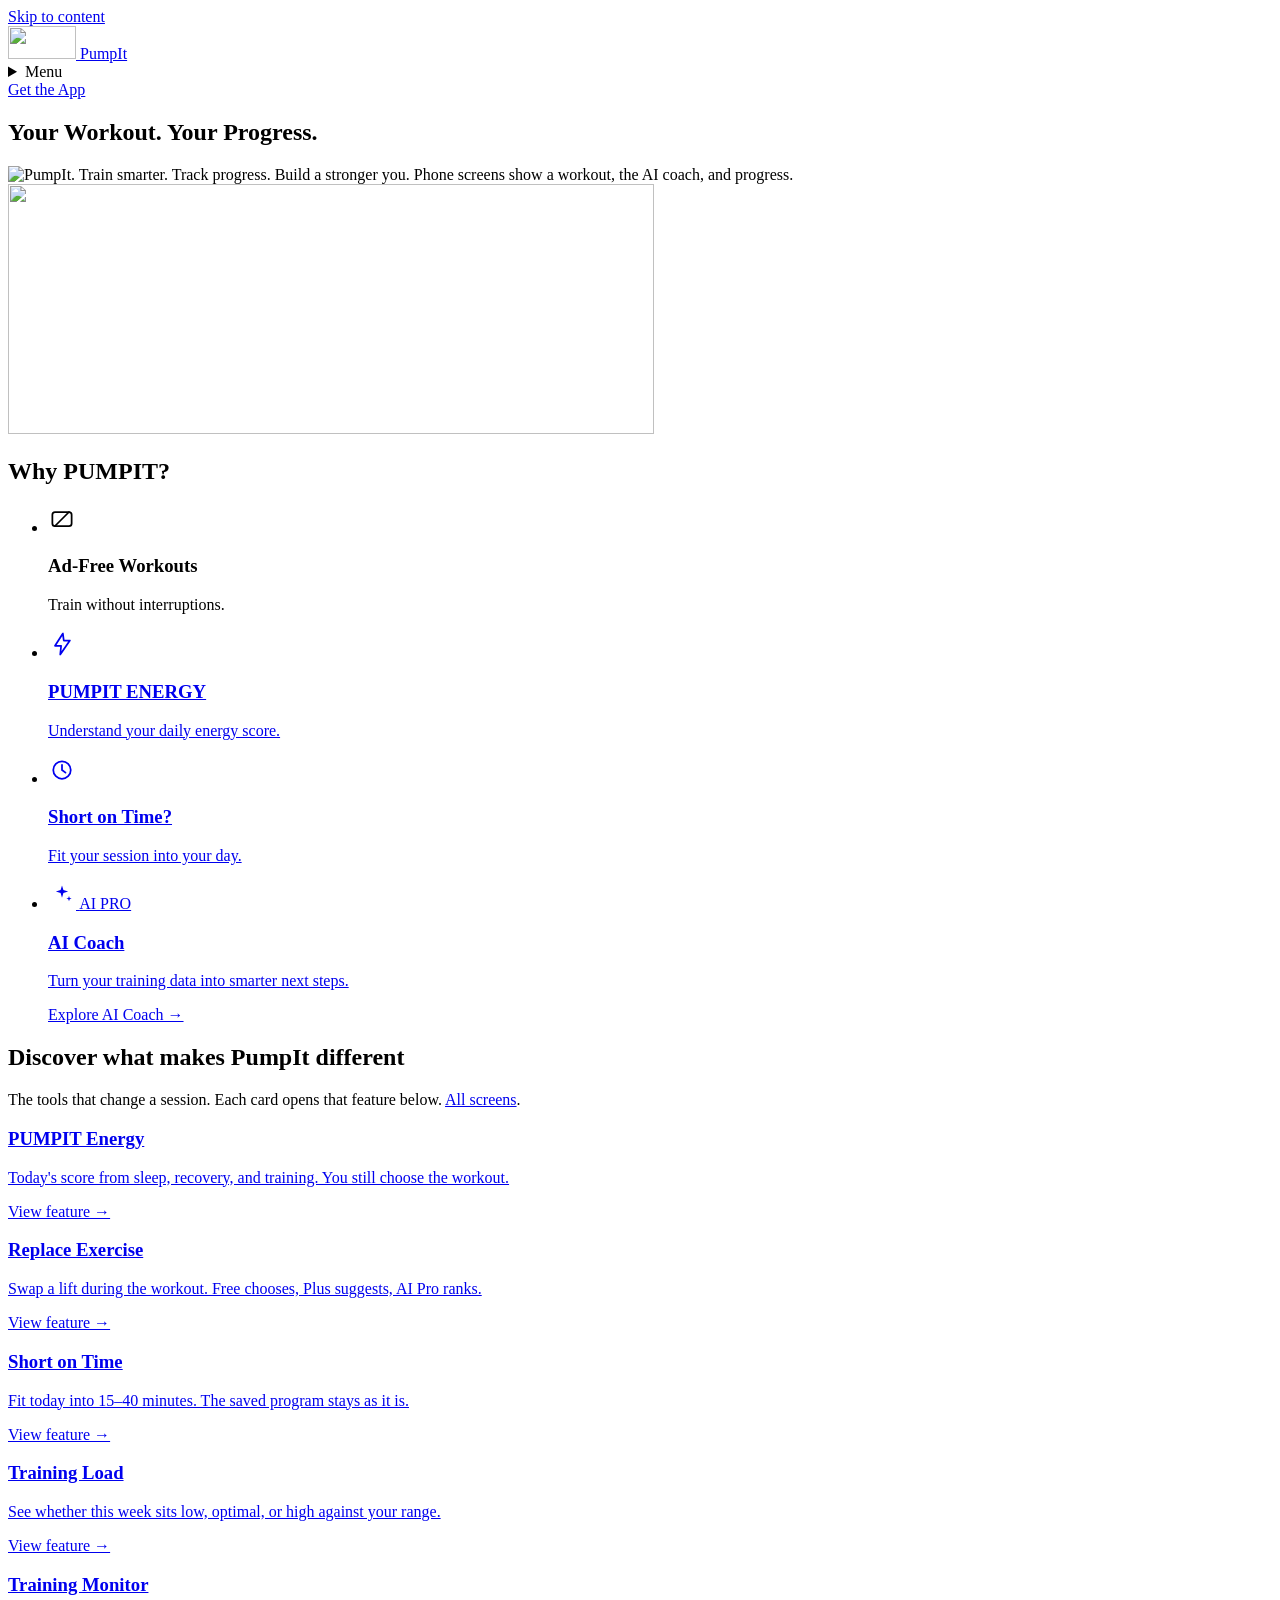
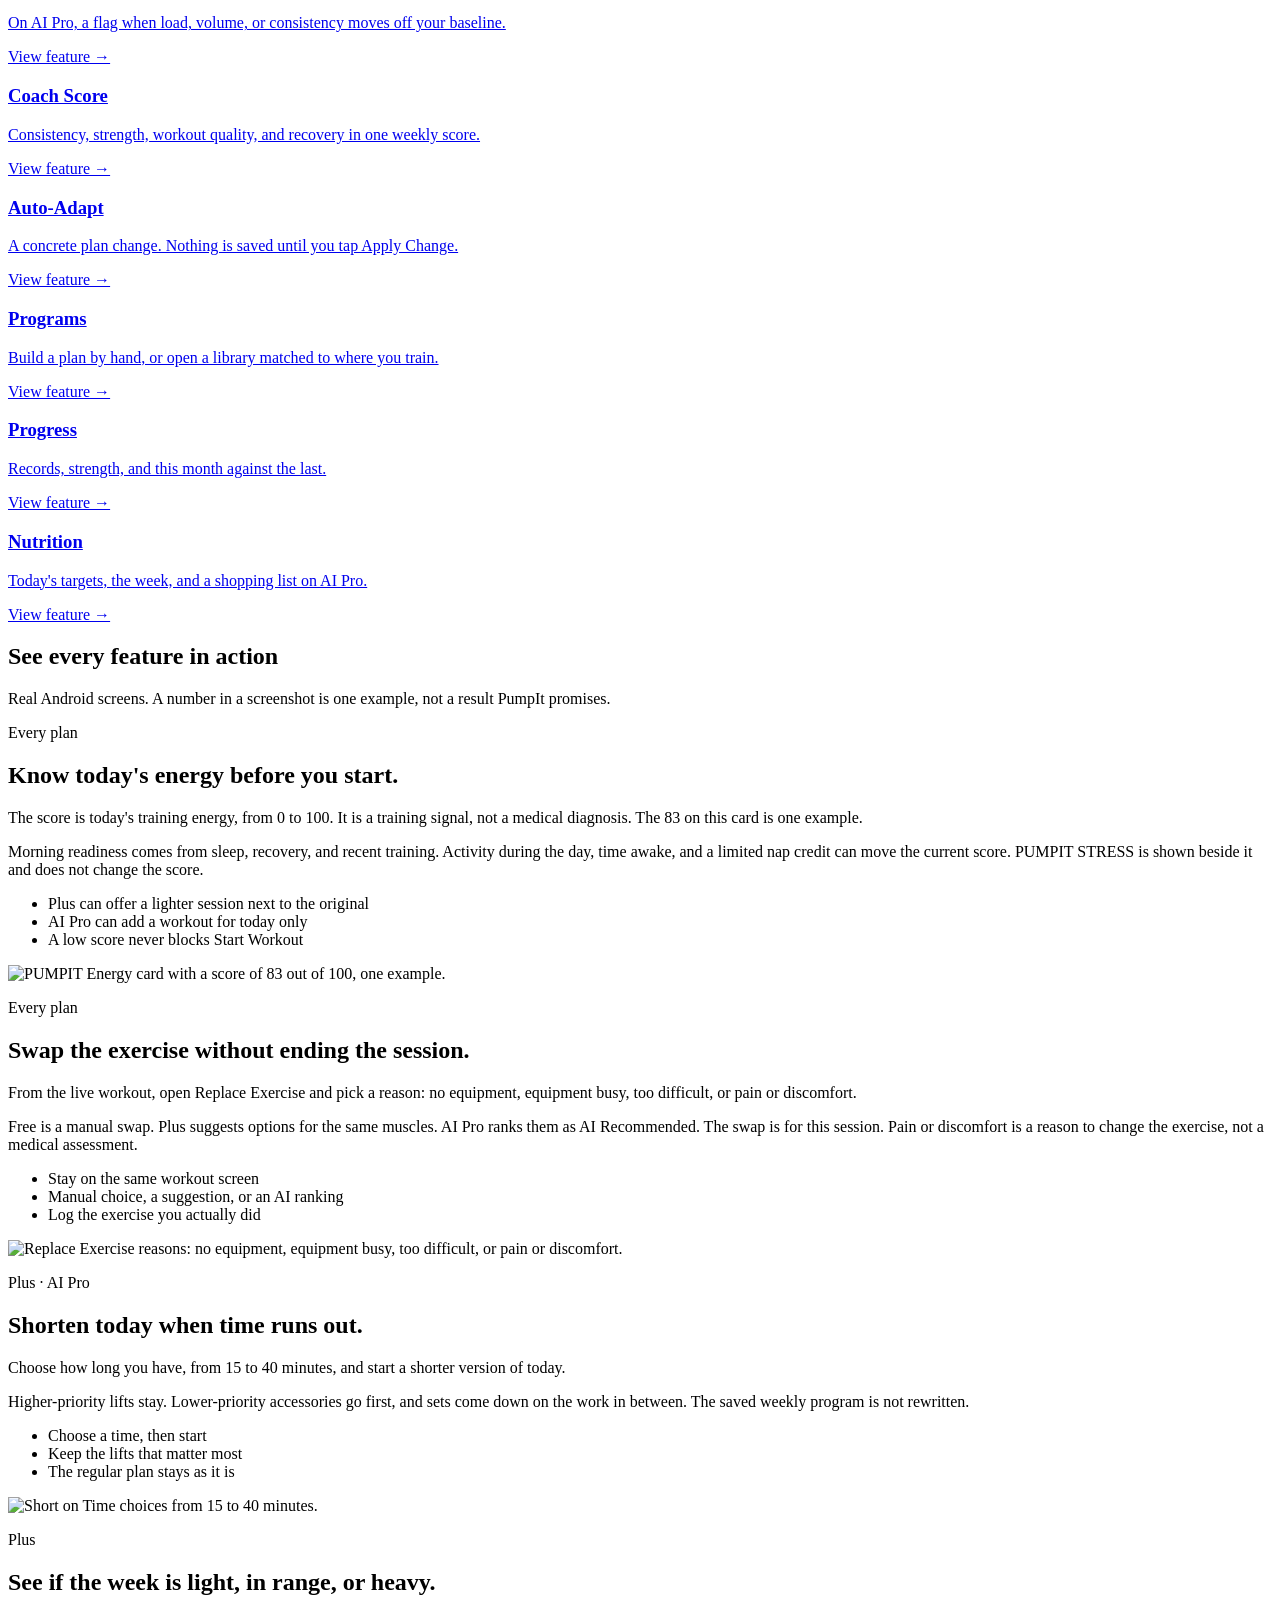
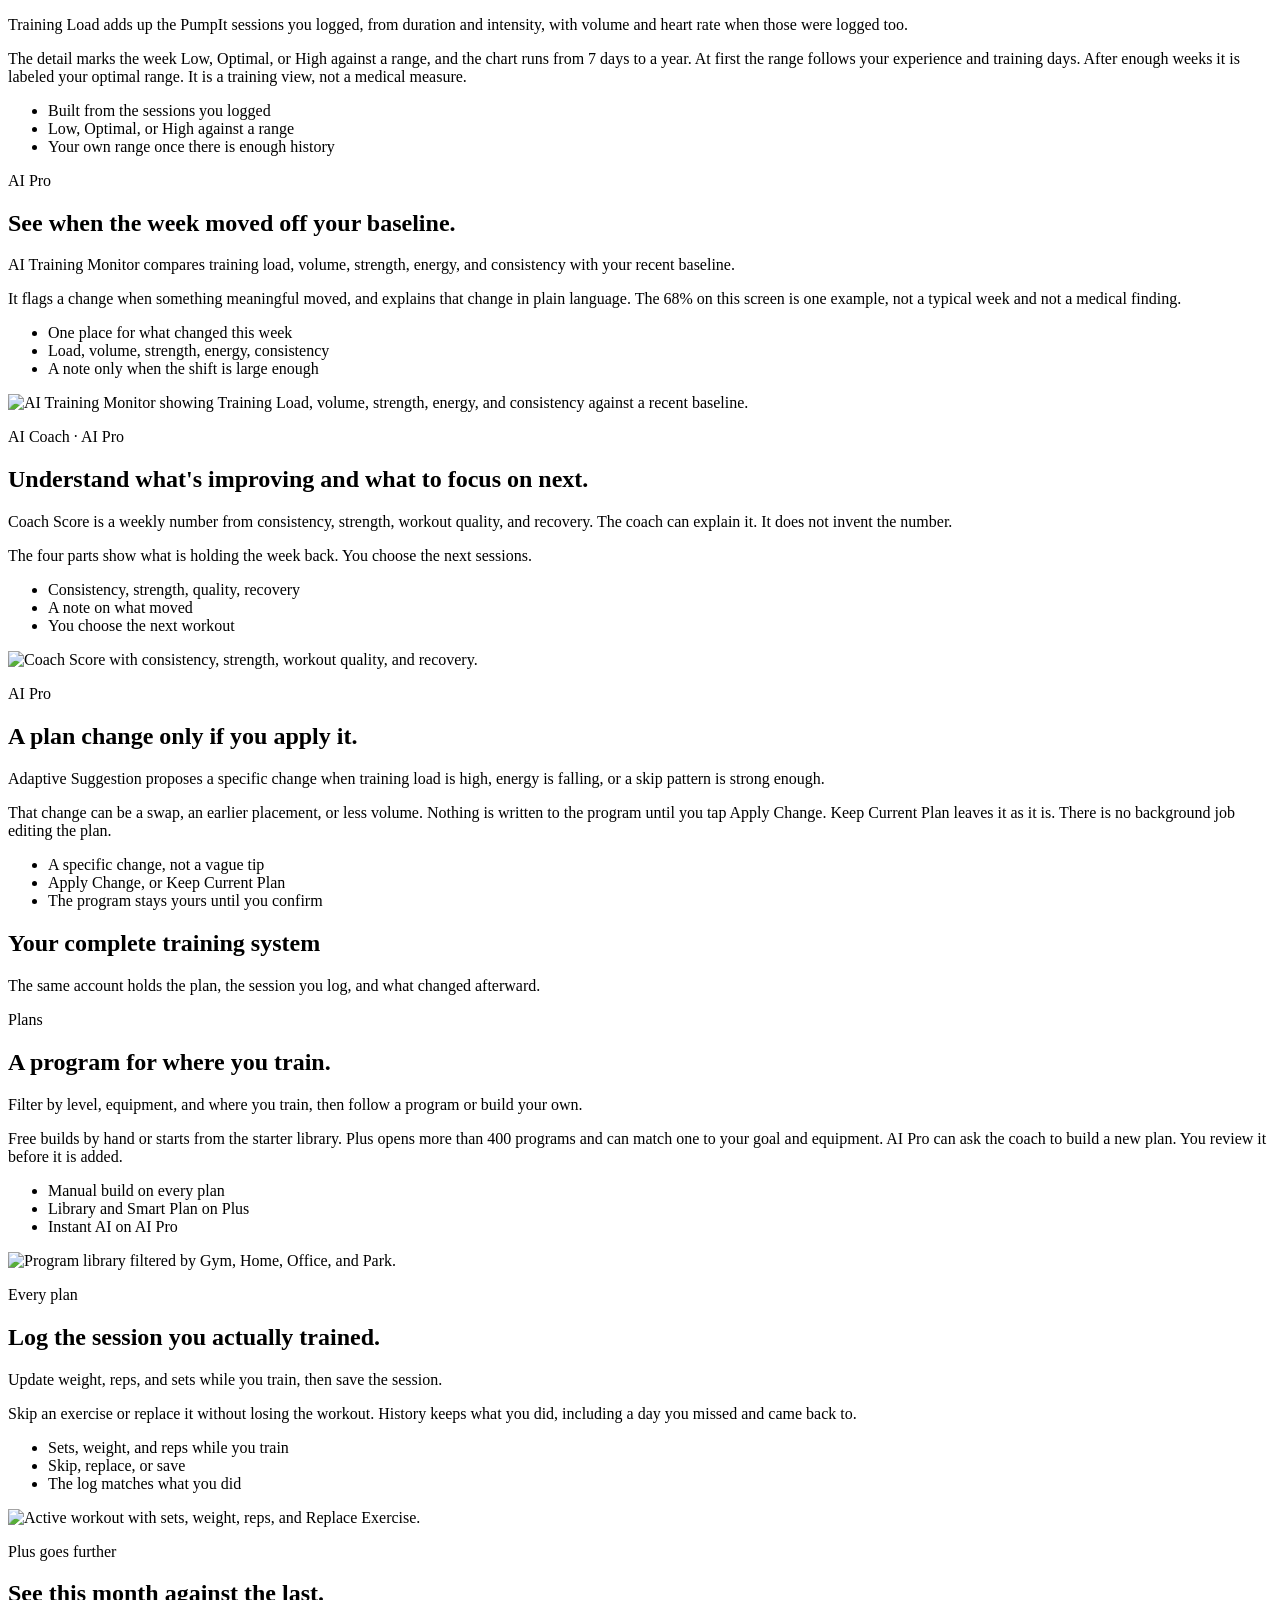
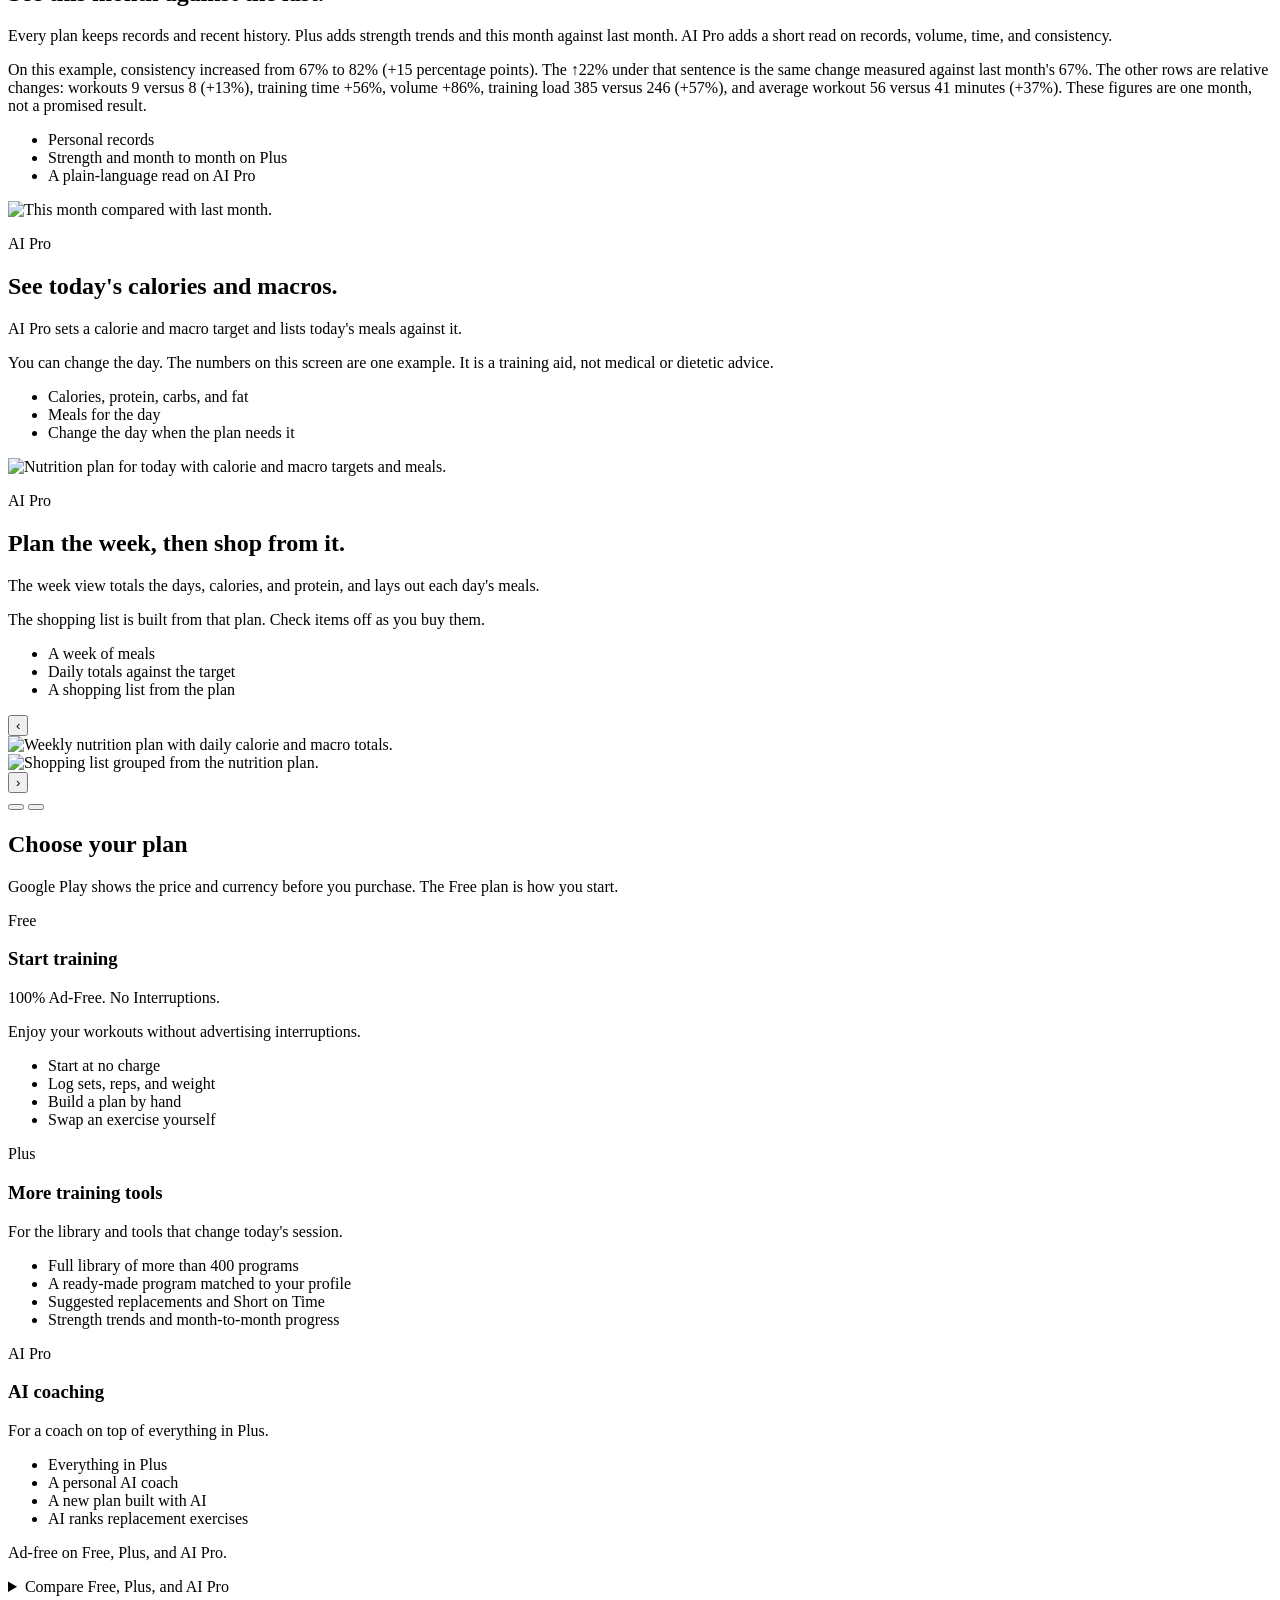
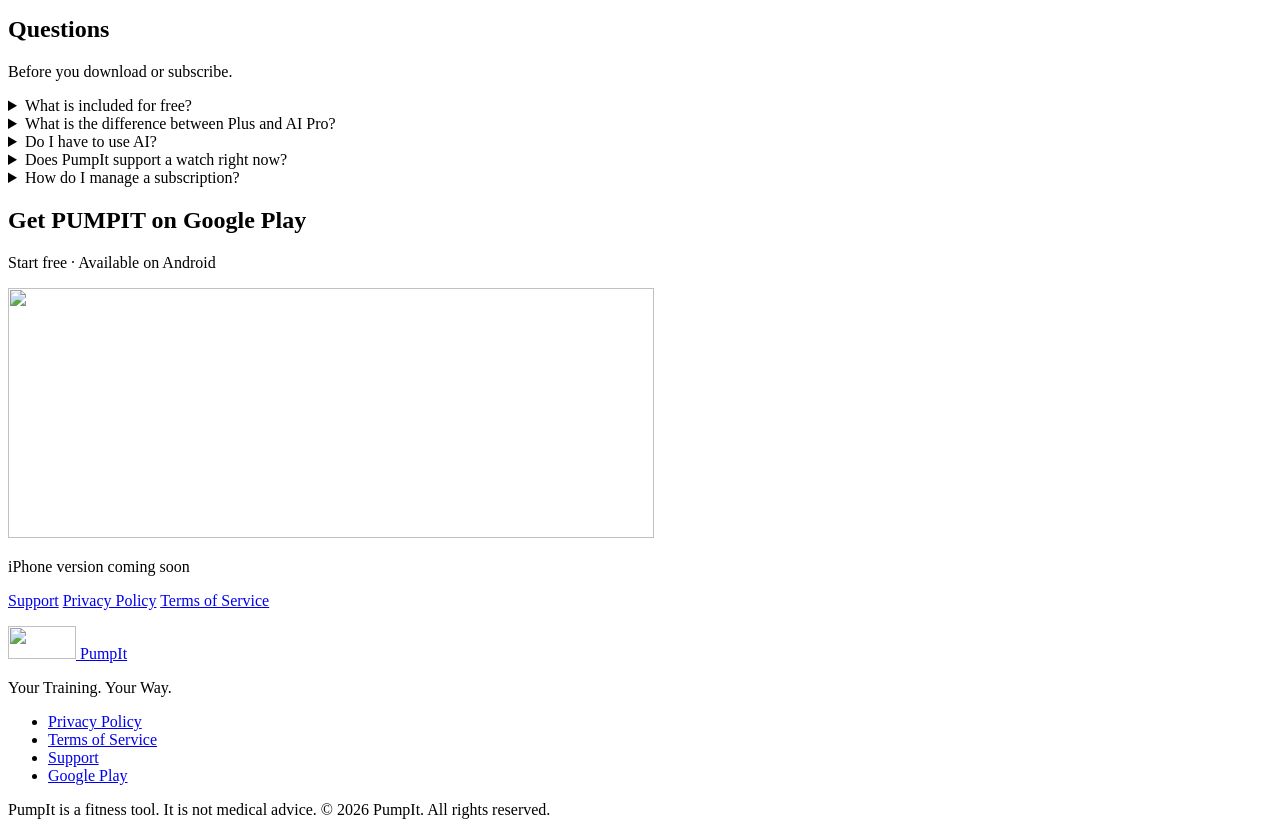
==== index.html @ c492f587 "Add files via upload" ====
<!DOCTYPE html>
<html lang="en">
<head>
  <meta charset="utf-8">
  <meta name="viewport" content="width=device-width, initial-scale=1">
  <title>PumpIt — Your Training. Your Way.</title>
  <meta name="description" content="Build your training plan, track every set, and adapt your workout when equipment is busy or your training needs to change. Free on Android. iPhone coming soon.">
  <link rel="canonical" href="https://pumpit.app/">
  <meta name="theme-color" content="#0B1220">
  <meta name="robots" content="index,follow">
  <meta property="og:type" content="website">
  <meta property="og:site_name" content="PumpIt">
  <meta property="og:title" content="PumpIt — Your Workout. Your Progress.">
  <meta property="og:description" content="Build your training plan, track every set, and adapt your workout when equipment is busy or your training needs to change.">
  <meta property="og:url" content="https://pumpit.app/">
  <meta property="og:image" content="https://pumpit.app/assets/og.png">
  <meta property="og:image:width" content="1200">
  <meta property="og:image:height" content="630">
  <meta name="twitter:card" content="summary_large_image">
  <meta name="twitter:title" content="PumpIt — Your Workout. Your Progress.">
  <meta name="twitter:description" content="Build your training plan, track every set, and adapt your workout when equipment is busy or your training needs to change.">
  <meta name="twitter:image" content="https://pumpit.app/assets/og.png">
  <link rel="icon" href="assets/favicon.svg" type="image/svg+xml">
  <link rel="icon" href="assets/favicon-32.png" sizes="32x32" type="image/png">
  <link rel="apple-touch-icon" href="assets/apple-touch-icon.png">
  <link rel="manifest" href="site.webmanifest">
  <link rel="preconnect" href="https://fonts.googleapis.com">
  <link rel="preconnect" href="https://fonts.gstatic.com" crossorigin>
  <link href="https://fonts.googleapis.com/css2?family=DM+Sans:ital,opsz,wght@0,9..40,400;0,9..40,500;0,9..40,600;0,9..40,700;0,9..40,800&display=swap" rel="stylesheet">
  <link rel="stylesheet" href="css/styles.css">
  <script type="application/ld+json">
  {
    "@context": "https://schema.org",
    "@type": "MobileApplication",
    "name": "PumpIt",
    "operatingSystem": "Android",
    "applicationCategory": "HealthApplication",
    "description": "Fitness app for building workout plans, logging sets, and tracking personal records and progress.",
    "downloadUrl": "https://play.google.com/store/apps/details?id=com.pumpit.fitness",
    "installUrl": "https://play.google.com/store/apps/details?id=com.pumpit.fitness",
    "offers": { "@type": "Offer", "price": "0", "priceCurrency": "USD" },
    "url": "https://pumpit.app/"
  }
  </script>
</head>
<body>
  <a class="skip" href="#content">Skip to content</a>
  <header class="site-header">
    <div class="wrap header-inner">
      <a class="brand" href="index.html">
        <img src="assets/mark.png" alt="" width="68" height="33">
        PumpIt
      </a>
      <details class="nav-details">
        <summary aria-label="Menu"><span>Menu</span><i class="burger" aria-hidden="true"></i></summary>
        <ul class="nav-links">
          <li><a href="#discover">Features</a></li>
          <li><a href="#plans">Plans</a></li>
          <li><a href="#faq">FAQ</a></li>
        </ul>
      </details>
      <a class="btn btn-primary header-cta" href="https://play.google.com/store/apps/details?id=com.pumpit.fitness">Get the App</a>
    </div>
  </header>

  <main id="content">
    <section class="home-hero">
      <div class="wrap">
        <h1 class="visually-hidden">Your Workout. Your Progress.</h1>
        <div class="hero-frame">
          <img class="hero-banner" src="assets/hero-banner.jpg" width="1024" height="500" alt="PumpIt. Train smarter. Track progress. Build a stronger you. Phone screens show a workout, the AI coach, and progress." fetchpriority="high" decoding="async">
          <a class="hero-play store-link" href="https://play.google.com/store/apps/details?id=com.pumpit.fitness" aria-label="Get PUMPIT on Google Play">
            <img src="assets/google-play-badge.png" width="646" height="250" alt="">
          </a>
        </div>
      </div>
    </section>

    <section class="why-row" aria-labelledby="why-pumpit">
      <div class="wrap">
        <h2 id="why-pumpit">Why PUMPIT?</h2>
        <ul class="why-row-list">
          <li>
            <span class="why-icon" aria-hidden="true">
              <svg viewBox="0 0 32 32" width="28" height="28"><rect x="5" y="8" width="22" height="16" rx="3" fill="none" stroke="currentColor" stroke-width="2"/><path d="M8 24 L24 8" stroke="currentColor" stroke-width="2" stroke-linecap="round"/></svg>
            </span>
            <h3>Ad-Free Workouts</h3>
            <p>Train without interruptions.</p>
          </li>
          <li>
            <a href="#energy">
              <span class="why-icon" aria-hidden="true">
                <svg viewBox="0 0 32 32" width="28" height="28"><path d="M17 4 L8 18 h7 l-1 10 11-16 h-7 z" fill="none" stroke="currentColor" stroke-width="2" stroke-linejoin="round"/></svg>
              </span>
              <h3>PUMPIT ENERGY</h3>
              <p>Understand your daily energy score.</p>
            </a>
          </li>
          <li>
            <a href="#shorten">
              <span class="why-icon" aria-hidden="true">
                <svg viewBox="0 0 32 32" width="28" height="28"><circle cx="16" cy="16" r="10" fill="none" stroke="currentColor" stroke-width="2"/><path d="M16 10 v6 l4 3" fill="none" stroke="currentColor" stroke-width="2" stroke-linecap="round"/></svg>
              </span>
              <h3>Short on Time?</h3>
              <p>Fit your session into your day.</p>
            </a>
          </li>
          <li class="why-ai">
            <a href="#ai-coach">
              <span class="why-icon" aria-hidden="true">
                <svg viewBox="0 0 32 32" width="28" height="28"><path d="M16 5 l1.6 5.2 L23 12 l-5.4 1.8 L16 19 l-1.6-5.2 L9 12 l5.4-1.8 Z" fill="currentColor"/><path d="M24 17 l.8 2.4 L27 20 l-2.2.8 L24 23 l-.8-2.2 L21 20 l2.2-.6 Z" fill="currentColor"/></svg>
              </span>
              <span class="why-ai-label">AI PRO</span>
              <h3>AI Coach</h3>
              <p>Turn your training data into smarter next steps.</p>
              <span class="view-feature">Explore AI Coach →</span>
            </a>
          </li>
        </ul>
      </div>
    </section>

    <section class="block" id="discover">
      <div class="wrap">
        <div class="section-head">
          <h2>Discover what makes PumpIt different</h2>
          <p>The tools that change a session. Each card opens that feature below. <a href="features/index.html">All screens</a>.</p>
        </div>
        <div class="discover-grid">
          <a class="card discover-card" href="#energy"><h3>PUMPIT Energy</h3><p>Today's score from sleep, recovery, and training. You still choose the workout.</p><span class="view-feature">View feature →</span></a>
          <a class="card discover-card" href="#replace"><h3>Replace Exercise</h3><p>Swap a lift during the workout. Free chooses, Plus suggests, AI Pro ranks.</p><span class="view-feature">View feature →</span></a>
          <a class="card discover-card" href="#shorten"><h3>Short on Time</h3><p>Fit today into 15–40 minutes. The saved program stays as it is.</p><span class="view-feature">View feature →</span></a>
          <a class="card discover-card" href="#load"><h3>Training Load</h3><p>See whether this week sits low, optimal, or high against your range.</p><span class="view-feature">View feature →</span></a>
          <a class="card discover-card" href="#monitor"><h3>Training Monitor</h3><p>On AI Pro, a flag when load, volume, or consistency moves off your baseline.</p><span class="view-feature">View feature →</span></a>
          <a class="card discover-card" href="#ai-coach"><h3>Coach Score</h3><p>Consistency, strength, workout quality, and recovery in one weekly score.</p><span class="view-feature">View feature →</span></a>
          <a class="card discover-card" href="#adapt"><h3>Auto-Adapt</h3><p>A concrete plan change. Nothing is saved until you tap Apply Change.</p><span class="view-feature">View feature →</span></a>
          <a class="card discover-card" href="#programs"><h3>Programs</h3><p>Build a plan by hand, or open a library matched to where you train.</p><span class="view-feature">View feature →</span></a>
          <a class="card discover-card" href="#progress"><h3>Progress</h3><p>Records, strength, and this month against the last.</p><span class="view-feature">View feature →</span></a>
          <a class="card discover-card" href="#nutrition"><h3>Nutrition</h3><p>Today's targets, the week, and a shopping list on AI Pro.</p><span class="view-feature">View feature →</span></a>
        </div>
      </div>
    </section>

    <section class="block" id="features-detail">
      <div class="wrap">
        <div class="section-head">
          <h2>See every feature in action</h2>
          <p>Real Android screens. A number in a screenshot is one example, not a result PumpIt promises.</p>
        </div>

        <article class="band" id="energy">
          <div class="band-copy">
            <p class="eyebrow">Every plan</p>
            <h2>Know today's energy before you start.</h2>
            <p>The score is today's training energy, from 0 to 100. It is a training signal, not a medical diagnosis. The 83 on this card is one example.</p>
            <p>Morning readiness comes from sleep, recovery, and recent training. Activity during the day, time awake, and a limited nap credit can move the current score. PUMPIT STRESS is shown beside it and does not change the score.</p>
            <ul class="band-points">
              <li>Plus can offer a lighter session next to the original</li>
              <li>AI Pro can add a workout for today only</li>
              <li>A low score never blocks Start Workout</li>
            </ul>
          </div>
          <div class="shot-panel">
            <img src="assets/shots/energy.jpg" width="1080" height="631" alt="PUMPIT Energy card with a score of 83 out of 100, one example." decoding="async">
          </div>
        </article>

        <article class="band flip" id="replace">
          <div class="band-copy">
            <p class="eyebrow">Every plan</p>
            <h2>Swap the exercise without ending the session.</h2>
            <p>From the live workout, open Replace Exercise and pick a reason: no equipment, equipment busy, too difficult, or pain or discomfort.</p>
            <p>Free is a manual swap. Plus suggests options for the same muscles. AI Pro ranks them as AI Recommended. The swap is for this session. Pain or discomfort is a reason to change the exercise, not a medical assessment.</p>
            <ul class="band-points">
              <li>Stay on the same workout screen</li>
              <li>Manual choice, a suggestion, or an AI ranking</li>
              <li>Log the exercise you actually did</li>
            </ul>
          </div>
          <div class="shot-phone">
            <img src="assets/shots/replace-exercise.jpg" width="783" height="1024" alt="Replace Exercise reasons: no equipment, equipment busy, too difficult, or pain or discomfort." decoding="async">
          </div>
        </article>

        <article class="band" id="shorten">
          <div class="band-copy">
            <p class="eyebrow">Plus · AI Pro</p>
            <h2>Shorten today when time runs out.</h2>
            <p>Choose how long you have, from 15 to 40 minutes, and start a shorter version of today.</p>
            <p>Higher-priority lifts stay. Lower-priority accessories go first, and sets come down on the work in between. The saved weekly program is not rewritten.</p>
            <ul class="band-points">
              <li>Choose a time, then start</li>
              <li>Keep the lifts that matter most</li>
              <li>The regular plan stays as it is</li>
            </ul>
          </div>
          <div class="shot-phone">
            <img src="assets/shots/short-time.jpg" width="698" height="1024" alt="Short on Time choices from 15 to 40 minutes." decoding="async">
          </div>
        </article>

        <article class="band band-note" id="load">
          <div class="band-copy">
            <p class="eyebrow">Plus</p>
            <h2>See if the week is light, in range, or heavy.</h2>
            <p>Training Load adds up the PumpIt sessions you logged, from duration and intensity, with volume and heart rate when those were logged too.</p>
            <p>The detail marks the week Low, Optimal, or High against a range, and the chart runs from 7 days to a year. At first the range follows your experience and training days. After enough weeks it is labeled your optimal range. It is a training view, not a medical measure.</p>
            <ul class="band-points">
              <li>Built from the sessions you logged</li>
              <li>Low, Optimal, or High against a range</li>
              <li>Your own range once there is enough history</li>
            </ul>
          </div>
        </article>

        <article class="band" id="monitor">
          <div class="band-copy">
            <p class="eyebrow">AI Pro</p>
            <h2>See when the week moved off your baseline.</h2>
            <p>AI Training Monitor compares training load, volume, strength, energy, and consistency with your recent baseline.</p>
            <p>It flags a change when something meaningful moved, and explains that change in plain language. The 68% on this screen is one example, not a typical week and not a medical finding.</p>
            <ul class="band-points">
              <li>One place for what changed this week</li>
              <li>Load, volume, strength, energy, consistency</li>
              <li>A note only when the shift is large enough</li>
            </ul>
          </div>
          <div class="shot-phone">
            <img src="assets/shots/monitor.jpg" width="538" height="1024" alt="AI Training Monitor showing Training Load, volume, strength, energy, and consistency against a recent baseline." decoding="async">
          </div>
        </article>

        <article class="band" id="ai-coach">
          <div class="band-copy">
            <p class="eyebrow">AI Coach · AI Pro</p>
            <h2>Understand what's improving and what to focus on next.</h2>
            <p>Coach Score is a weekly number from consistency, strength, workout quality, and recovery. The coach can explain it. It does not invent the number.</p>
            <p>The four parts show what is holding the week back. You choose the next sessions.</p>
            <ul class="band-points">
              <li>Consistency, strength, quality, recovery</li>
              <li>A note on what moved</li>
              <li>You choose the next workout</li>
            </ul>
          </div>
          <div class="shot-phone">
            <img src="assets/shots/coach-score.jpg" width="385" height="1024" alt="Coach Score with consistency, strength, workout quality, and recovery." decoding="async">
          </div>
        </article>

        <article class="band band-note" id="adapt">
          <div class="band-copy">
            <p class="eyebrow">AI Pro</p>
            <h2>A plan change only if you apply it.</h2>
            <p>Adaptive Suggestion proposes a specific change when training load is high, energy is falling, or a skip pattern is strong enough.</p>
            <p>That change can be a swap, an earlier placement, or less volume. Nothing is written to the program until you tap Apply Change. Keep Current Plan leaves it as it is. There is no background job editing the plan.</p>
            <ul class="band-points">
              <li>A specific change, not a vague tip</li>
              <li>Apply Change, or Keep Current Plan</li>
              <li>The program stays yours until you confirm</li>
            </ul>
          </div>
        </article>
      </div>
    </section>

    <section class="block" id="system">
      <div class="wrap">
        <div class="section-head">
          <h2>Your complete training system</h2>
          <p>The same account holds the plan, the session you log, and what changed afterward.</p>
        </div>

        <article class="band" id="programs">
          <div class="band-copy">
            <p class="eyebrow">Plans</p>
            <h2>A program for where you train.</h2>
            <p>Filter by level, equipment, and where you train, then follow a program or build your own.</p>
            <p>Free builds by hand or starts from the starter library. Plus opens more than 400 programs and can match one to your goal and equipment. AI Pro can ask the coach to build a new plan. You review it before it is added.</p>
            <ul class="band-points">
              <li>Manual build on every plan</li>
              <li>Library and Smart Plan on Plus</li>
              <li>Instant AI on AI Pro</li>
            </ul>
          </div>
          <div class="shot-phone">
            <img src="assets/shots/programs.jpg" width="607" height="1024" alt="Program library filtered by Gym, Home, Office, and Park." decoding="async">
          </div>
        </article>

        <article class="band flip" id="logging">
          <div class="band-copy">
            <p class="eyebrow">Every plan</p>
            <h2>Log the session you actually trained.</h2>
            <p>Update weight, reps, and sets while you train, then save the session.</p>
            <p>Skip an exercise or replace it without losing the workout. History keeps what you did, including a day you missed and came back to.</p>
            <ul class="band-points">
              <li>Sets, weight, and reps while you train</li>
              <li>Skip, replace, or save</li>
              <li>The log matches what you did</li>
            </ul>
          </div>
          <div class="shot-phone">
            <img src="assets/shots/active-workout.jpg" width="398" height="1024" alt="Active workout with sets, weight, reps, and Replace Exercise." decoding="async">
          </div>
        </article>

        <article class="band" id="progress">
          <div class="band-copy">
            <p class="eyebrow">Plus goes further</p>
            <h2>See this month against the last.</h2>
            <p>Every plan keeps records and recent history. Plus adds strength trends and this month against last month. AI Pro adds a short read on records, volume, time, and consistency.</p>
            <p>On this example, consistency increased from 67% to 82% (+15 percentage points). The ↑22% under that sentence is the same change measured against last month's 67%. The other rows are relative changes: workouts 9 versus 8 (+13%), training time +56%, volume +86%, training load 385 versus 246 (+57%), and average workout 56 versus 41 minutes (+37%). These figures are one month, not a promised result.</p>
            <ul class="band-points">
              <li>Personal records</li>
              <li>Strength and month to month on Plus</li>
              <li>A plain-language read on AI Pro</li>
            </ul>
          </div>
          <div class="shot-panel">
            <img src="assets/shots/you-vs-you.jpg" width="1024" height="903" alt="This month compared with last month." decoding="async">
          </div>
        </article>

        <article class="band flip" id="nutrition">
          <div class="band-copy">
            <p class="eyebrow">AI Pro</p>
            <h2>See today's calories and macros.</h2>
            <p>AI Pro sets a calorie and macro target and lists today's meals against it.</p>
            <p>You can change the day. The numbers on this screen are one example. It is a training aid, not medical or dietetic advice.</p>
            <ul class="band-points">
              <li>Calories, protein, carbs, and fat</li>
              <li>Meals for the day</li>
              <li>Change the day when the plan needs it</li>
            </ul>
          </div>
          <div class="shot-phone">
            <img src="assets/shots/nutrition-today.jpg" width="512" height="1024" alt="Nutrition plan for today with calorie and macro targets and meals." decoding="async">
          </div>
        </article>

        <article class="band" id="nutrition-plan">
          <div class="band-copy">
            <p class="eyebrow">AI Pro</p>
            <h2>Plan the week, then shop from it.</h2>
            <p>The week view totals the days, calories, and protein, and lays out each day's meals.</p>
            <p>The shopping list is built from that plan. Check items off as you buy them.</p>
            <ul class="band-points">
              <li>A week of meals</li>
              <li>Daily totals against the target</li>
              <li>A shopping list from the plan</li>
            </ul>
          </div>
          <div class="shot-carousel" data-carousel>
            <button type="button" class="shot-nav shot-prev" aria-label="Previous screen">‹</button>
            <div class="shot-carousel-view">
              <div class="shot-slide is-active">
                <div class="shot-phone">
                  <img src="assets/shots/nutrition-week.jpg" width="512" height="1024" alt="Weekly nutrition plan with daily calorie and macro totals." decoding="async">
                </div>
              </div>
              <div class="shot-slide">
                <div class="shot-phone">
                  <img src="assets/shots/shopping.jpg" width="505" height="1024" alt="Shopping list grouped from the nutrition plan." decoding="async">
                </div>
              </div>
            </div>
            <button type="button" class="shot-nav shot-next" aria-label="Next screen">›</button>
            <div class="shot-dots">
              <button type="button" class="shot-dot" aria-label="Nutrition plan" aria-current="true"></button>
              <button type="button" class="shot-dot" aria-label="Shopping list"></button>
            </div>
          </div>
        </article>
      </div>
    </section>

    <section class="block" id="plans">
      <div class="wrap">
        <div class="section-head">
          <h2>Choose your plan</h2>
          <p>Google Play shows the price and currency before you purchase. The Free plan is how you start.</p>
        </div>
        <div class="plan-cards">
          <article class="card plan-card">
            <span class="tag tag-free">Free</span>
            <h3>Start training</h3>
            <p class="ad-free-kicker">100% Ad-Free. No Interruptions.</p>
            <p>Enjoy your workouts without advertising interruptions.</p>
            <ul>
              <li>Start at no charge</li>
              <li>Log sets, reps, and weight</li>
              <li>Build a plan by hand</li>
              <li>Swap an exercise yourself</li>
            </ul>
          </article>
          <article class="card plan-card featured">
            <span class="tag tag-plus">Plus</span>
            <h3>More training tools</h3>
            <p>For the library and tools that change today's session.</p>
            <ul>
              <li>Full library of more than 400 programs</li>
              <li>A ready-made program matched to your profile</li>
              <li>Suggested replacements and Short on Time</li>
              <li>Strength trends and month-to-month progress</li>
            </ul>
          </article>
          <article class="card plan-card">
            <span class="tag tag-ai">AI Pro</span>
            <h3>AI coaching</h3>
            <p>For a coach on top of everything in Plus.</p>
            <ul>
              <li>Everything in Plus</li>
              <li>A personal AI coach</li>
              <li>A new plan built with AI</li>
              <li>AI ranks replacement exercises</li>
            </ul>
          </article>
        </div>
        <p class="ad-free-note">Ad-free on Free, Plus, and AI Pro.</p>
        <details class="compare">
          <summary>Compare Free, Plus, and AI Pro</summary>
          <div class="table-scroll">
            <table class="plan-table">
            <caption class="visually-hidden">Free, Plus, and AI Pro</caption>
            <thead>
              <tr>
                <th scope="col">Feature</th>
                <th scope="col">Free</th>
                <th scope="col">Plus</th>
                <th scope="col">AI Pro</th>
              </tr>
            </thead>
            <tbody>
              <tr class="plan-group"><th colspan="4" scope="colgroup">Core</th></tr>
              <tr>
                <th scope="row">Program library</th>
                <td>Starter</td>
                <td>Full library</td>
                <td>Full library</td>
              </tr>
              <tr>
                <th scope="row">New plan</th>
                <td>Limited</td>
                <td>Everything</td>
                <td>Everything</td>
              </tr>
              <tr>
                <th scope="row">Existing plans</th>
                <td>Basic</td>
                <td>Advanced</td>
                <td><span class="plan-ai">AI</span></td>
              </tr>
              <tr>
                <th scope="row">Progress</th>
                <td>Basic</td>
                <td>Advanced</td>
                <td><span class="plan-ai">AI</span></td>
              </tr>
              <tr>
                <th scope="row">Body status</th>
                <td>Basic</td>
                <td>Advanced</td>
                <td>Insights <span class="plan-ai">AI</span></td>
              </tr>
              <tr>
                <th scope="row">Activity / Steps</th>
                <td>Basic</td>
                <td>Advanced</td>
                <td>Insights <span class="plan-ai">AI</span></td>
              </tr>
              <tr>
                <th scope="row">Training history</th>
                <td>Recent</td>
                <td>Full</td>
                <td>Full</td>
              </tr>
              <tr>
                <th scope="row">Goals</th>
                <td>Included</td>
                <td>Advanced</td>
                <td><span class="plan-ai">AI</span></td>
              </tr>
              <tr>
                <th scope="row">PUMPIT Energy</th>
                <td>Included</td>
                <td>Advanced</td>
                <td>Insights <span class="plan-ai">AI</span></td>
              </tr>
              <tr>
                <th scope="row">Running and walking</th>
                <td>Basic</td>
                <td>Analytics</td>
                <td>Analysis <span class="plan-ai">AI</span></td>
              </tr>
              <tr>
                <th scope="row">Automatic plan</th>
                <td>Basic</td>
                <td>Advanced</td>
                <td><span class="plan-ai">AI</span></td>
              </tr>
              <tr>
                <th scope="row">Custom Exercise</th>
                <td>Up to 50</td>
                <td>Unlimited</td>
                <td>Unlimited</td>
              </tr>

              <tr class="plan-group"><th colspan="4" scope="colgroup">Training</th></tr>
              <tr>
                <th scope="row">Personal records</th>
                <td>Basic</td>
                <td>Advanced</td>
                <td><span class="plan-ai">AI</span></td>
              </tr>
              <tr>
                <th scope="row">Training trends</th>
                <td>—</td>
                <td>Included</td>
                <td><span class="plan-ai">AI</span></td>
              </tr>
              <tr>
                <th scope="row">Advanced workout analytics</th>
                <td>—</td>
                <td>Included</td>
                <td><span class="plan-ai">AI</span></td>
              </tr>
              <tr>
                <th scope="row">Replace Exercise</th>
                <td>Included</td>
                <td>Included</td>
                <td>Included</td>
              </tr>
              <tr>
                <th scope="row">Smart exercise replacement</th>
                <td>—</td>
                <td>Included</td>
                <td>Included</td>
              </tr>
              <tr>
                <th scope="row">AI Exercise Replacement</th>
                <td>—</td>
                <td>—</td>
                <td><span class="plan-ai">AI</span></td>
              </tr>
              <tr>
                <th scope="row">Smart Workout Input</th>
                <td>—</td>
                <td>Included</td>
                <td>Included</td>
              </tr>
              <tr>
                <th scope="row">Smart Plan</th>
                <td>—</td>
                <td>Included</td>
                <td>Included</td>
              </tr>
              <tr>
                <th scope="row">Short on Time</th>
                <td>—</td>
                <td>Included</td>
                <td>Included</td>
              </tr>


              <tr class="plan-group"><th colspan="4" scope="colgroup">Your AI Coach</th></tr>
              <tr>
                <th scope="row">AI Coach</th>
                <td>—</td>
                <td>—</td>
                <td><span class="plan-ai">AI</span></td>
              </tr>
              <tr>
                <th scope="row">AI Training Monitor</th>
                <td>—</td>
                <td>—</td>
                <td><span class="plan-ai">AI</span></td>
              </tr>
              <tr>
                <th scope="row">AI Goal Coach</th>
                <td>—</td>
                <td>—</td>
                <td><span class="plan-ai">AI</span></td>
              </tr>
              <tr>
                <th scope="row">AI Workout Review</th>
                <td>—</td>
                <td>—</td>
                <td><span class="plan-ai">AI</span></td>
              </tr>
              <tr>
                <th scope="row">AI Adaptive Suggestion</th>
                <td>—</td>
                <td>—</td>
                <td><span class="plan-ai">AI</span></td>
              </tr>
              <tr>
                <th scope="row">AI Skip Analysis</th>
                <td>—</td>
                <td>—</td>
                <td><span class="plan-ai">AI</span></td>
              </tr>
              <tr>
                <th scope="row">AI Recommendations</th>
                <td>—</td>
                <td>—</td>
                <td><span class="plan-ai">AI</span></td>
              </tr>
              <tr>
                <th scope="row">AI Weekly Review</th>
                <td>—</td>
                <td>—</td>
                <td><span class="plan-ai">AI</span></td>
              </tr>
              <tr>
                <th scope="row">AI Monthly Review</th>
                <td>—</td>
                <td>—</td>
                <td><span class="plan-ai">AI</span></td>
              </tr>
              <tr>
                <th scope="row">AI Goal Forecast</th>
                <td>—</td>
                <td>—</td>
                <td><span class="plan-ai">AI</span></td>
              </tr>

              <tr class="plan-group"><th colspan="4" scope="colgroup">Nutrition</th></tr>
              <tr>
                <th scope="row">AI Nutrition Plan</th>
                <td>—</td>
                <td>—</td>
                <td><span class="plan-ai">AI</span></td>
              </tr>
              <tr>
                <th scope="row">Nutrition shopping list</th>
                <td>—</td>
                <td>—</td>
                <td>Included</td>
              </tr>
              <tr>
                <th scope="row">AI Nutrition Insights</th>
                <td>—</td>
                <td>—</td>
                <td><span class="plan-ai">AI</span></td>
              </tr>
              <tr>
                <th scope="row">AI Supplements Insight</th>
                <td>—</td>
                <td>—</td>
                <td><span class="plan-ai">AI</span></td>
              </tr>
            </tbody>
          </table>
          </div>
          <p class="note">Words such as Basic, Advanced, and AI are the labels inside the app. A purple AI mark means the coach adds a read on that row. PUMPIT Watch, heart rate, workout controls, and advanced Energy on the watch are Coming soon on Plus and AI Pro. Subscriptions are billed by Google Play.</p>
        </details>
      </div>
    </section>

    <section class="block" id="faq">
      <div class="wrap">
        <div class="section-head">
          <h2>Questions</h2>
          <p>Before you download or subscribe.</p>
        </div>
        <div class="faq-list">
          <details class="faq-item">
            <summary>What is included for free?</summary>
            <p>The Free plan covers core training: log sets, reps, and weight, build a plan by hand, swap an exercise yourself, and keep recent history and records. You do not need a trial to start. Free, Plus, and AI Pro are all ad-free.</p>
          </details>
          <details class="faq-item">
            <summary>What is the difference between Plus and AI Pro?</summary>
            <p>Plus adds the full program library, a program matched to your profile, suggested exercise replacements, Short on Time, and strength and month-to-month progress. AI Pro includes Plus, and adds the coach: a plan built in chat, ranked replacements, Adaptive Suggestion, Coach Score, Training Monitor, and nutrition.</p>
          </details>
          <details class="faq-item">
            <summary>Do I have to use AI?</summary>
            <p>No. Free and Plus work without the coach. AI Pro is optional.</p>
          </details>
          <details class="faq-item">
            <summary>Does PumpIt support a watch right now?</summary>
            <p>Not yet. PUMPIT Watch, heart rate, workout controls on the watch, and advanced Energy on the watch are marked Coming Soon. They are not available in the current Android app.</p>
          </details>
          <details class="faq-item">
            <summary>How do I manage a subscription?</summary>
            <p>Google Play shows the price and currency before you purchase, and bills Plus and AI Pro. Manage or cancel the subscription in Google Play. Deleting a PumpIt account does not cancel the Play subscription. Help and account deletion are on the <a href="support/index.html">support page</a>.</p>
          </details>
        </div>
      </div>
    </section>

    <section class="block cta-band" id="download" style="padding-top:0">
      <div class="wrap">
        <h2>Get PUMPIT on Google Play</h2>
        <p>Start free · Available on Android</p>
        <p class="hero-download">
          <a class="store-link" href="https://play.google.com/store/apps/details?id=com.pumpit.fitness" aria-label="Get PUMPIT on Google Play">
            <img src="assets/google-play-badge.png" width="646" height="250" alt="" decoding="async">
          </a>
        </p>
        <p class="hero-soon">iPhone version coming soon</p>
        <p class="cta-links">
          <a href="support/index.html">Support</a>
          <a href="privacy/index.html">Privacy Policy</a>
          <a href="terms/index.html">Terms of Service</a>
        </p>
      </div>
    </section>
  </main>

  <footer class="site-footer">
    <div class="wrap footer-grid">
      <div class="footer-brand">
        <a class="brand" href="index.html">
          <img src="assets/mark.png" alt="" width="68" height="33">
          PumpIt
        </a>
        <p>Your Training. Your Way.</p>
      </div>
      <ul class="footer-links">
        <li><a href="privacy/index.html">Privacy Policy</a></li>
        <li><a href="terms/index.html">Terms of Service</a></li>
        <li><a href="support/index.html">Support</a></li>
        <li><a href="https://play.google.com/store/apps/details?id=com.pumpit.fitness">Google Play</a></li>
      </ul>
    </div>
    <div class="wrap">
      <p class="legal-line">PumpIt is a fitness tool. It is not medical advice. © 2026 PumpIt. All rights reserved.</p>
    </div>
  </footer>
  <script src="js/main.js"></script>
</body>
</html>
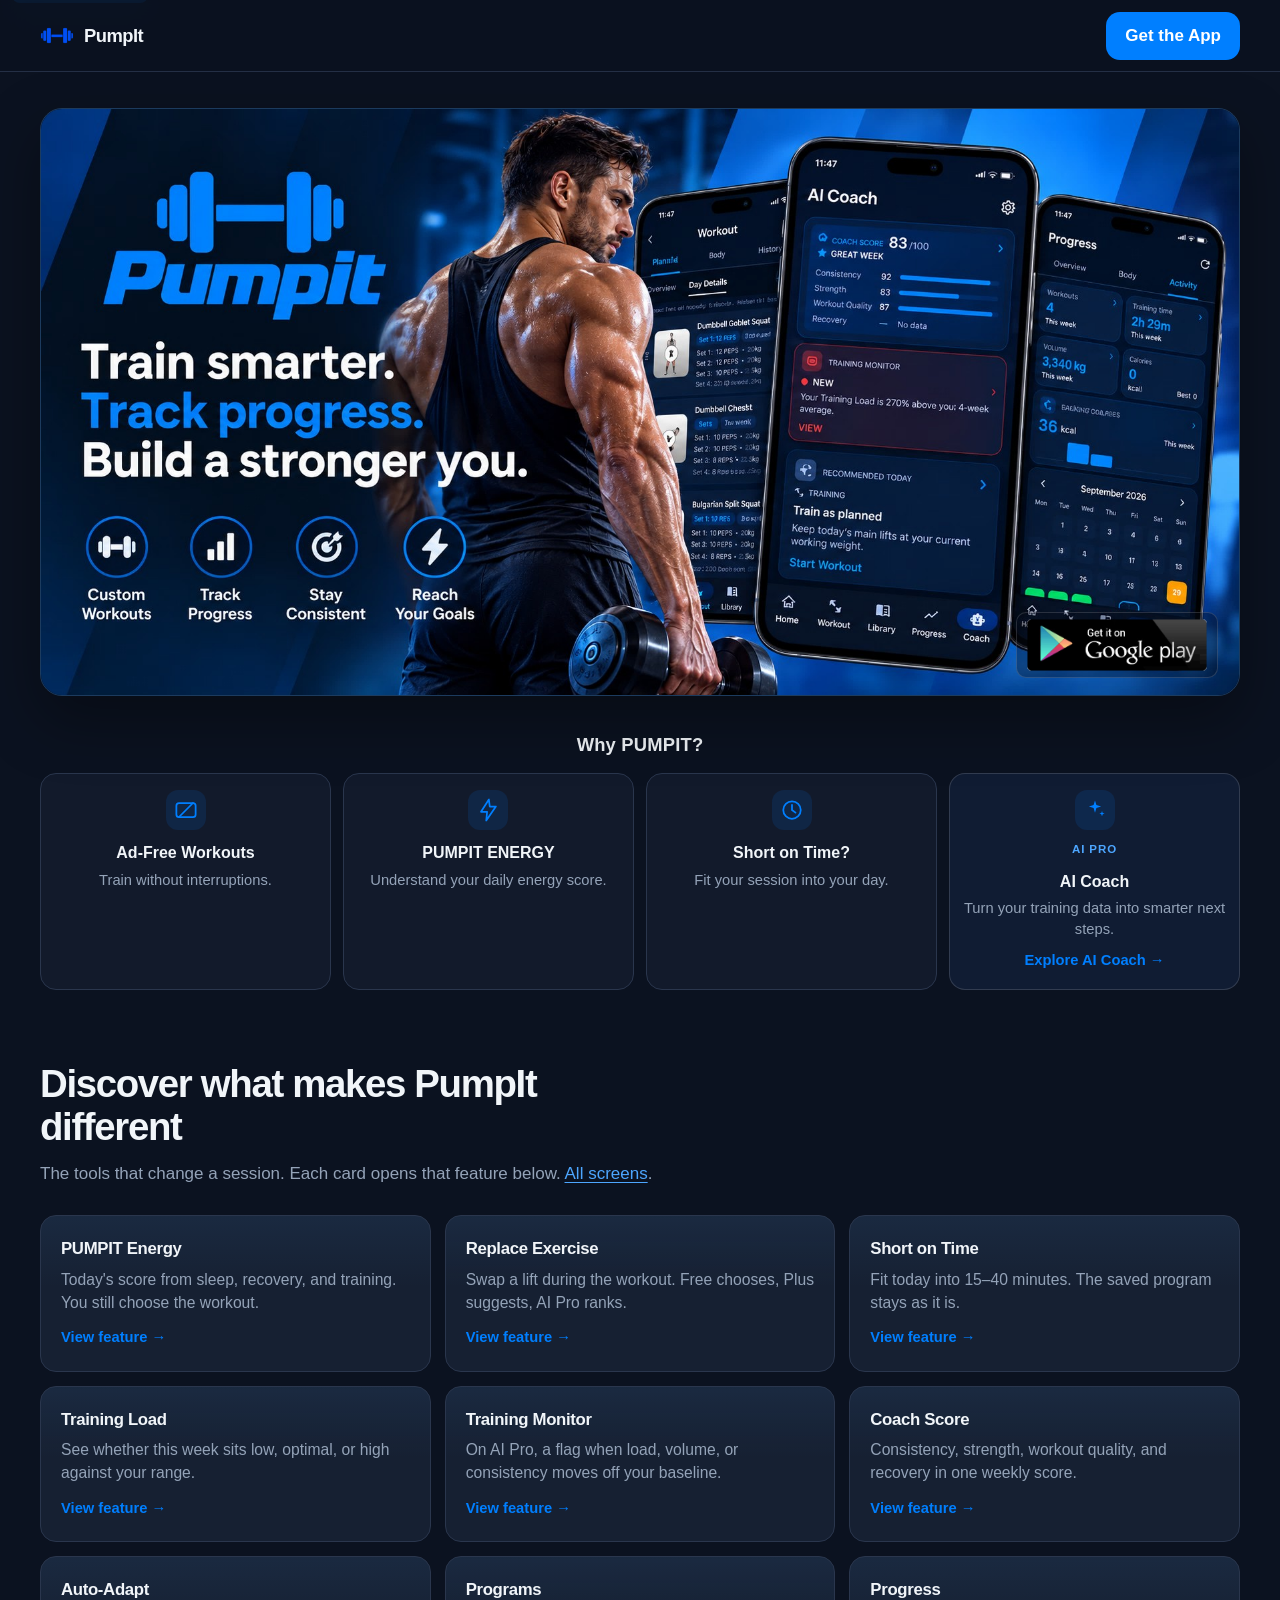
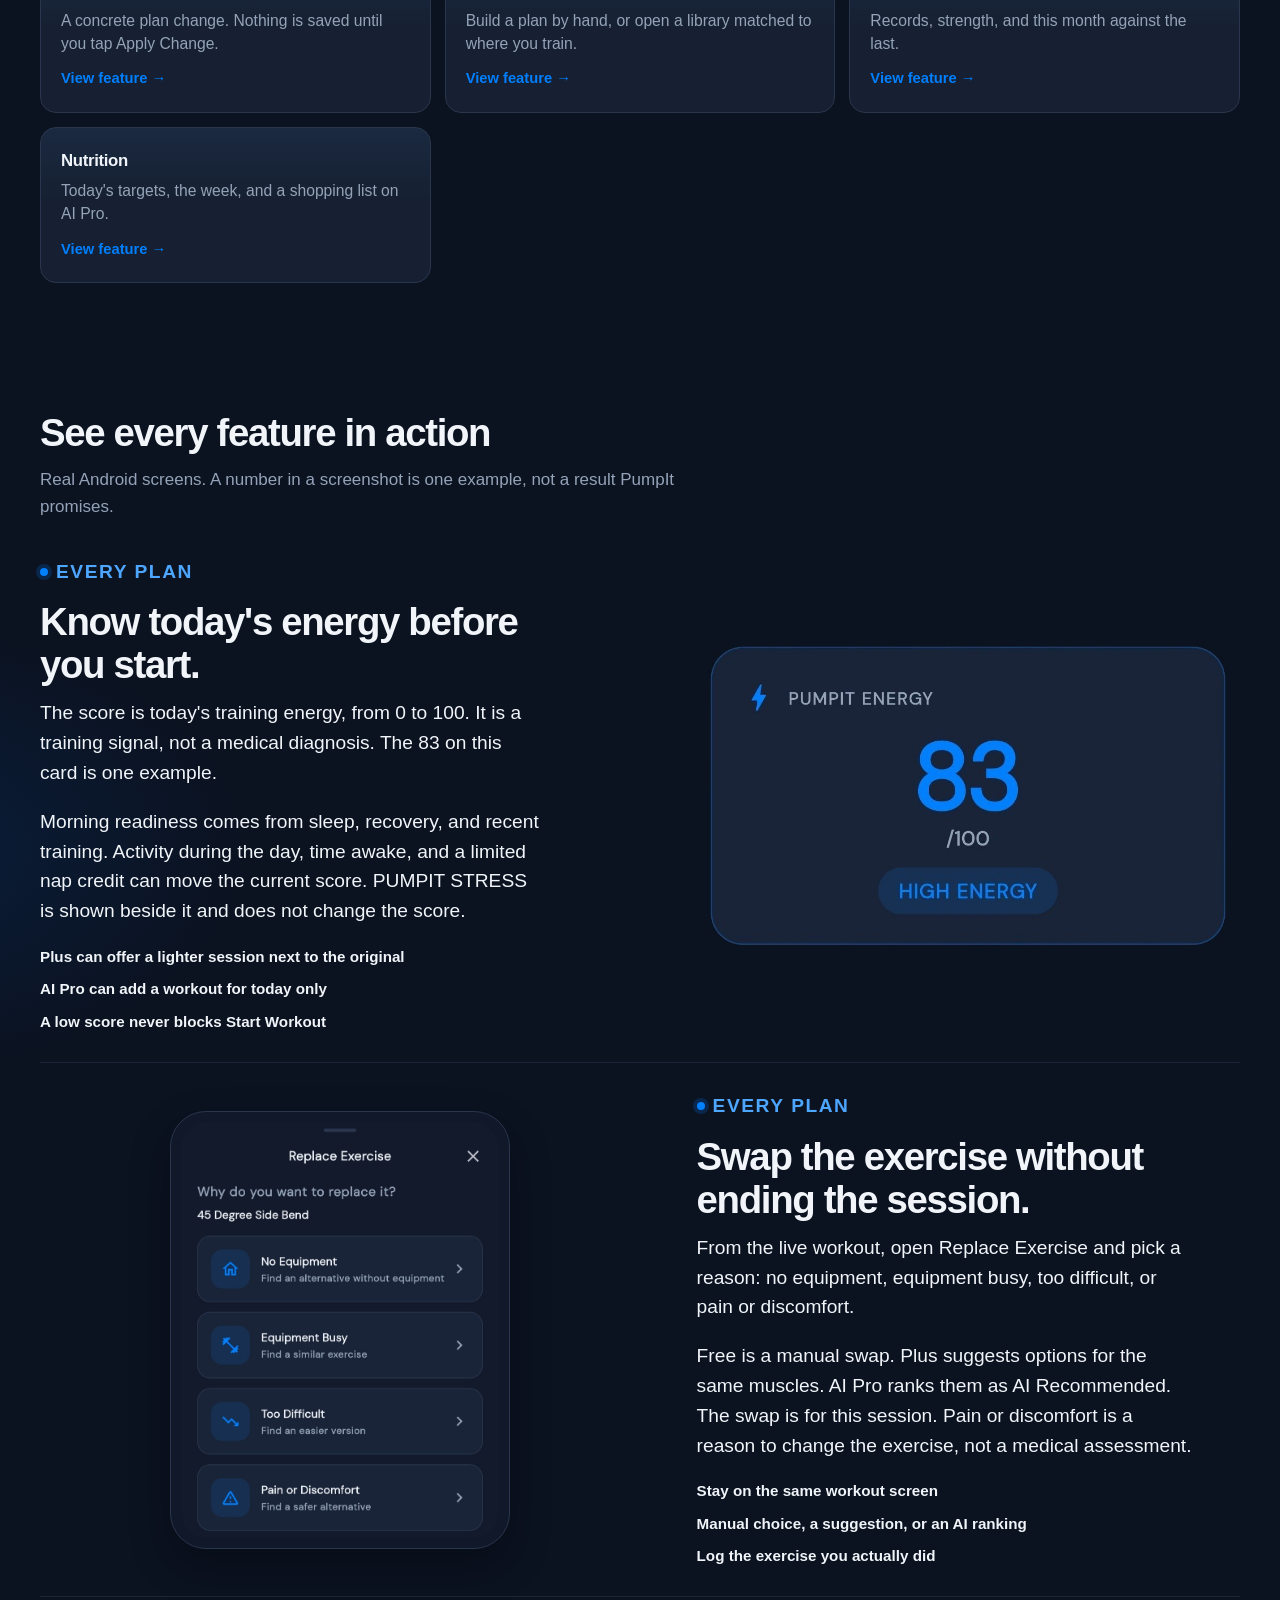
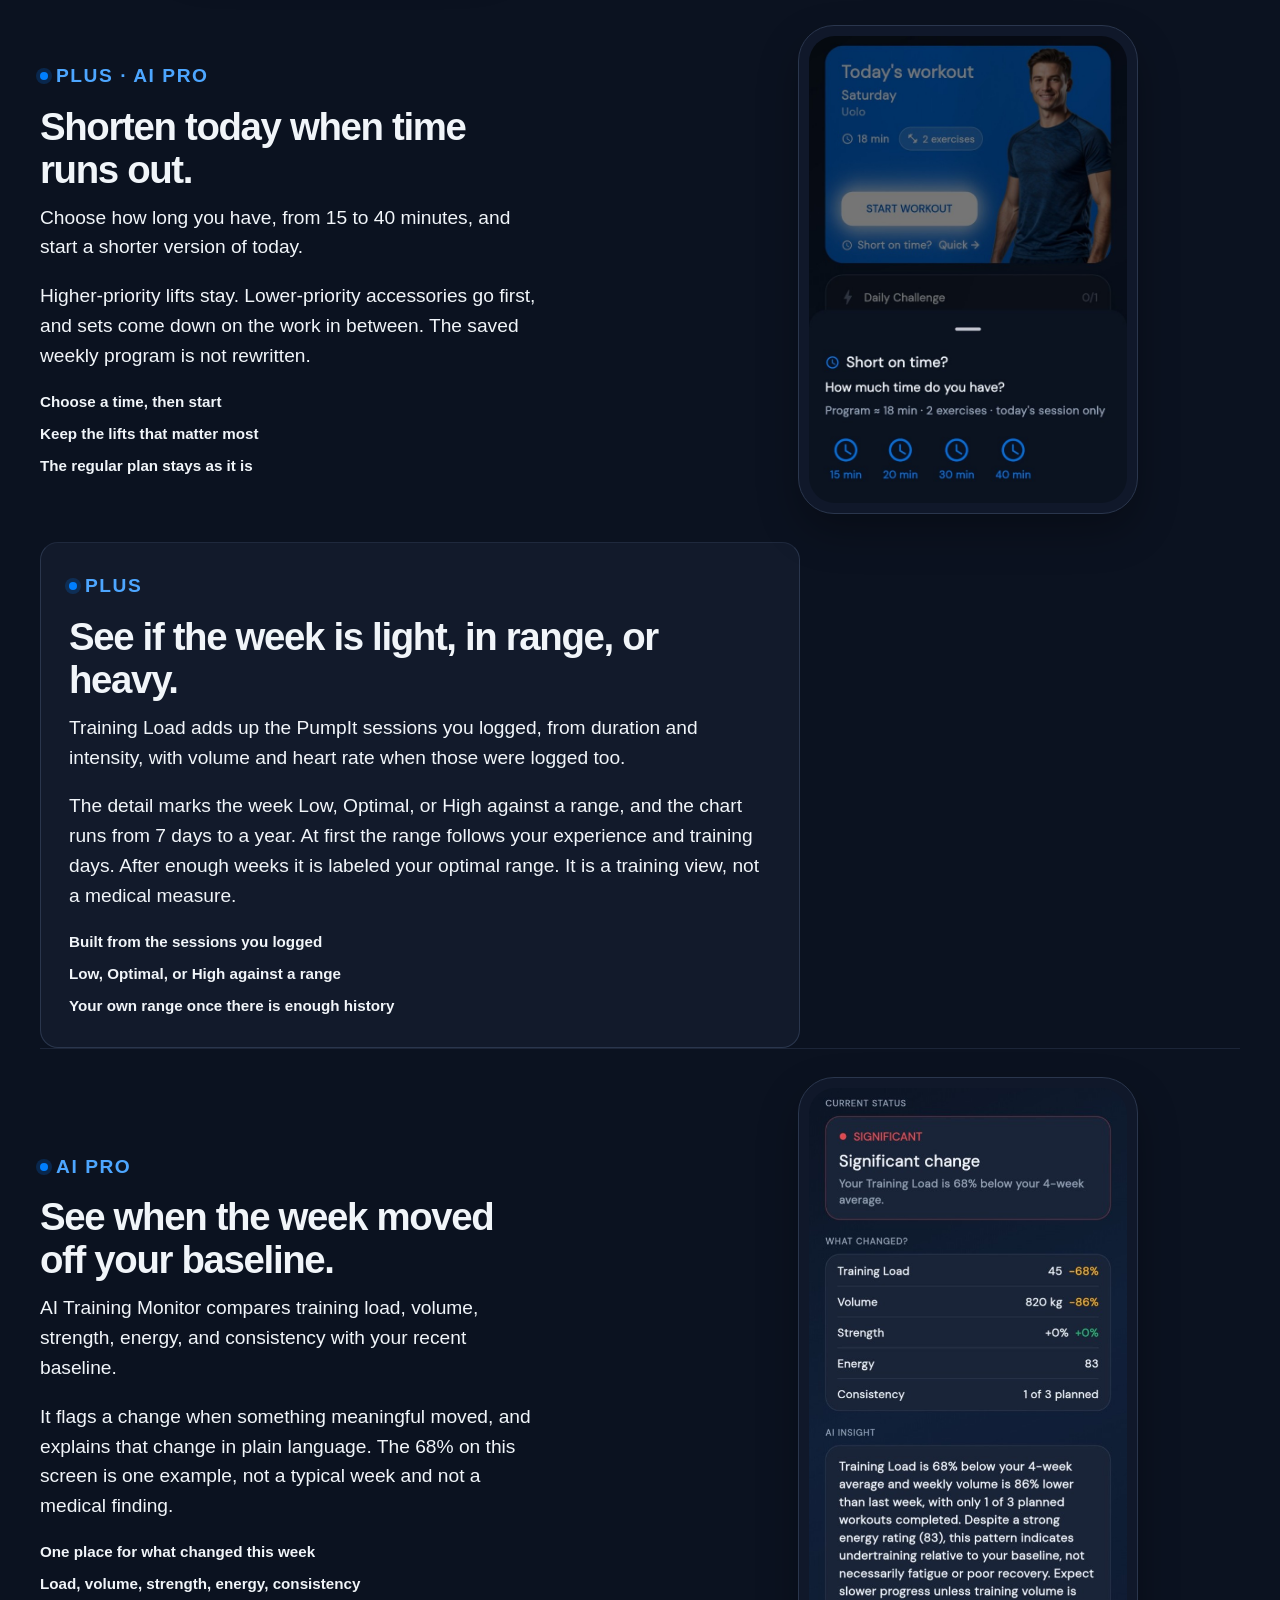
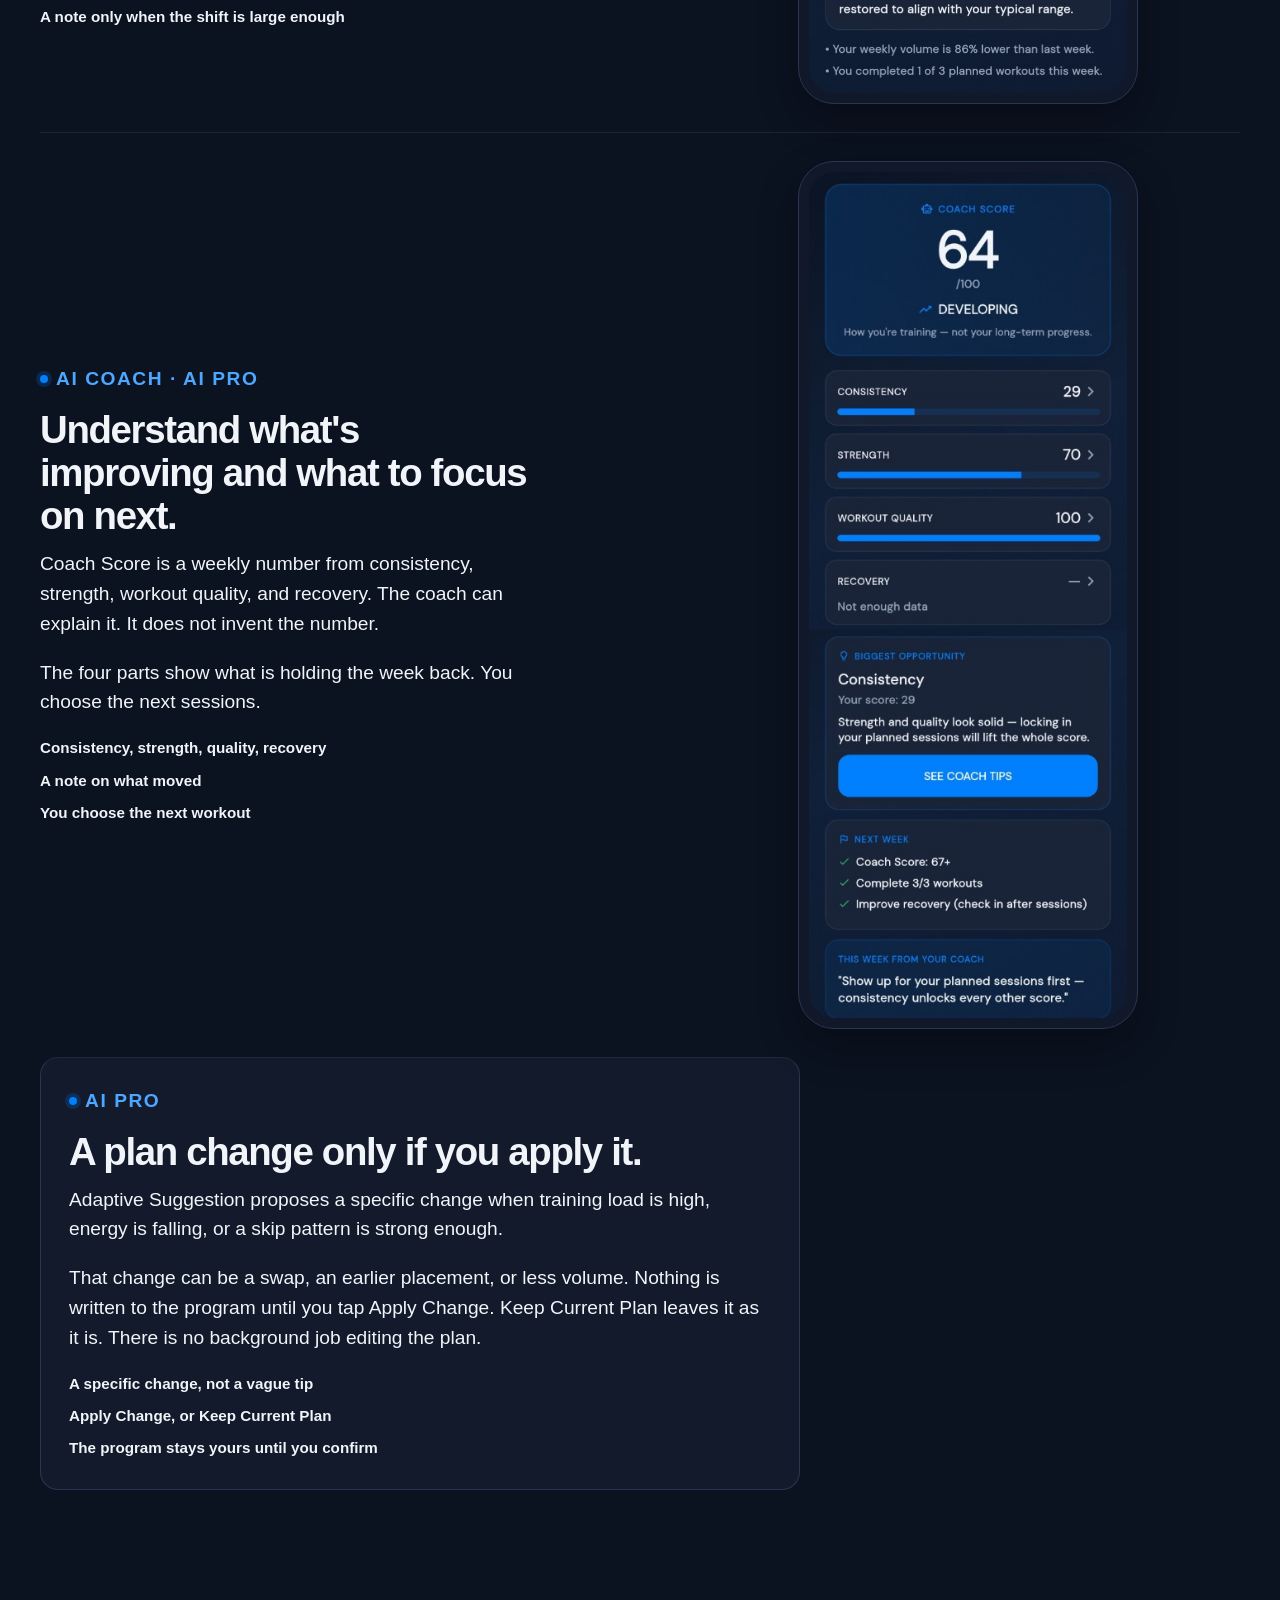
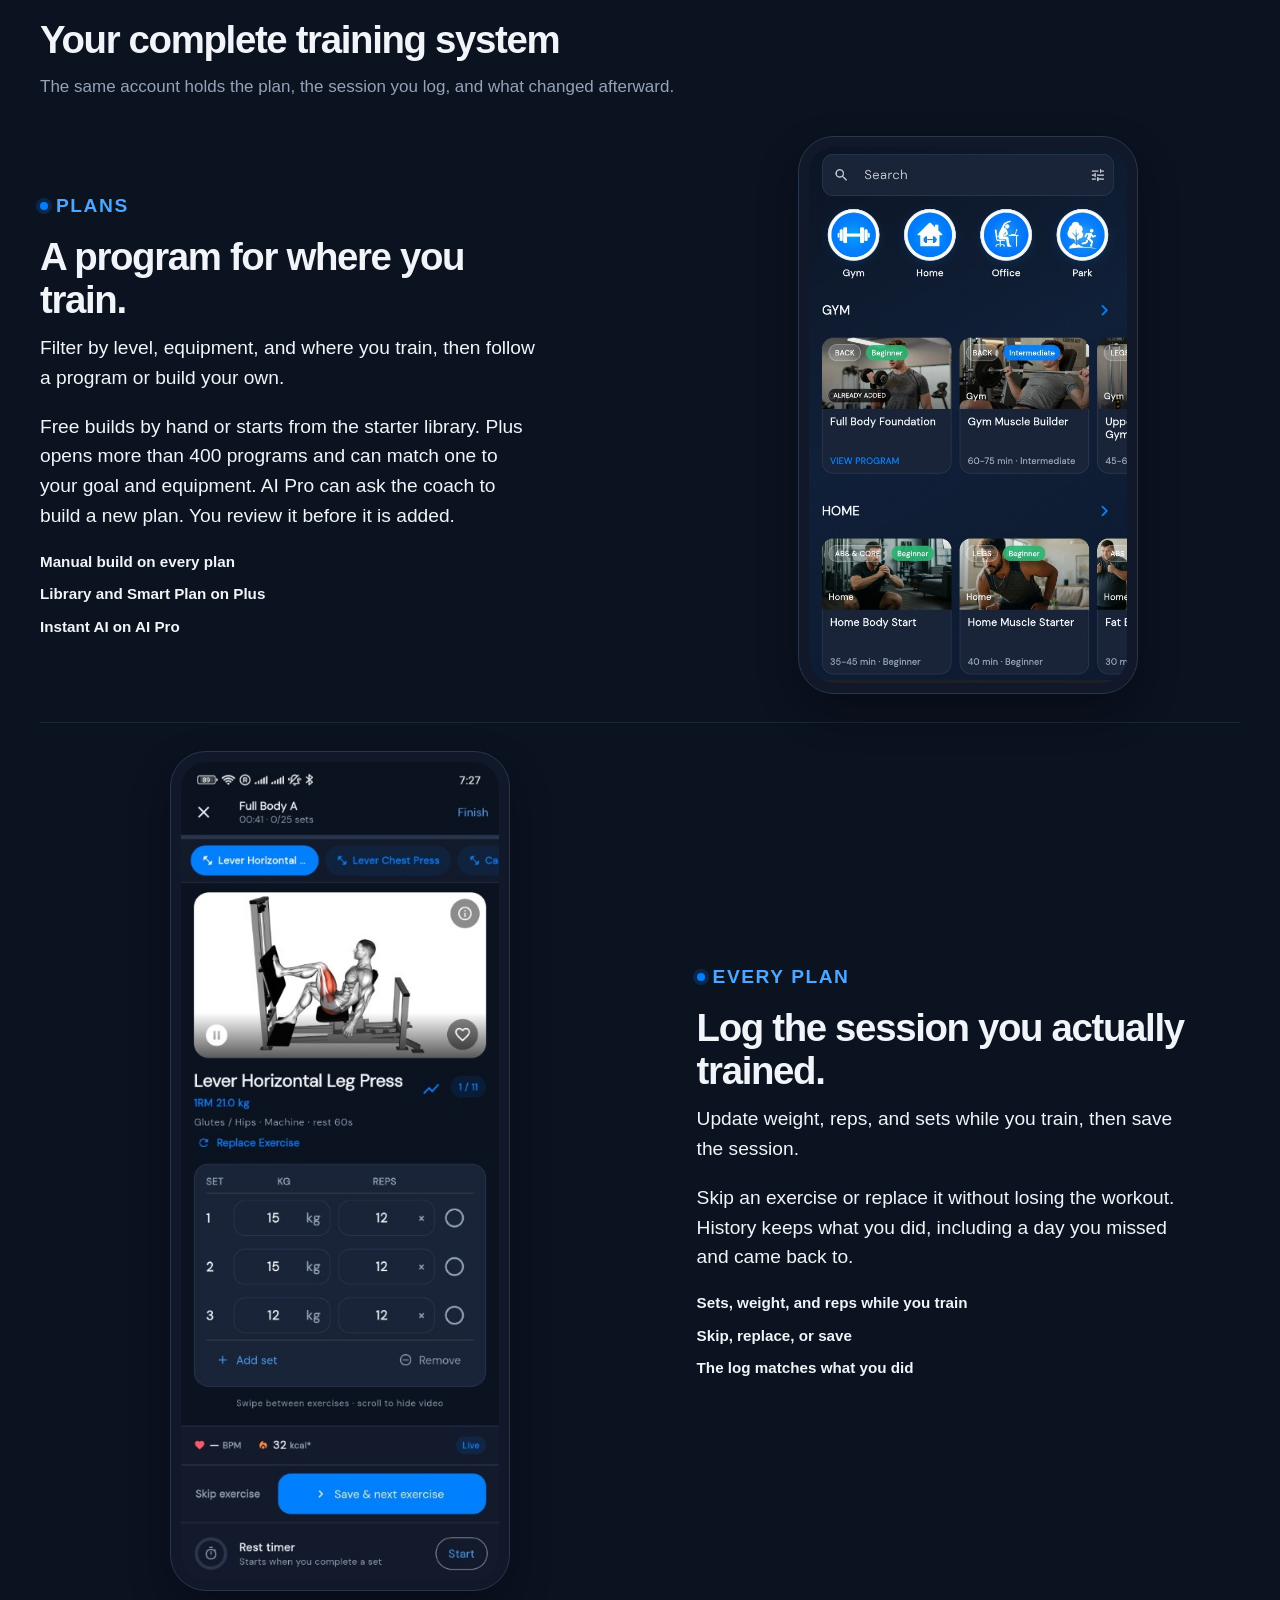
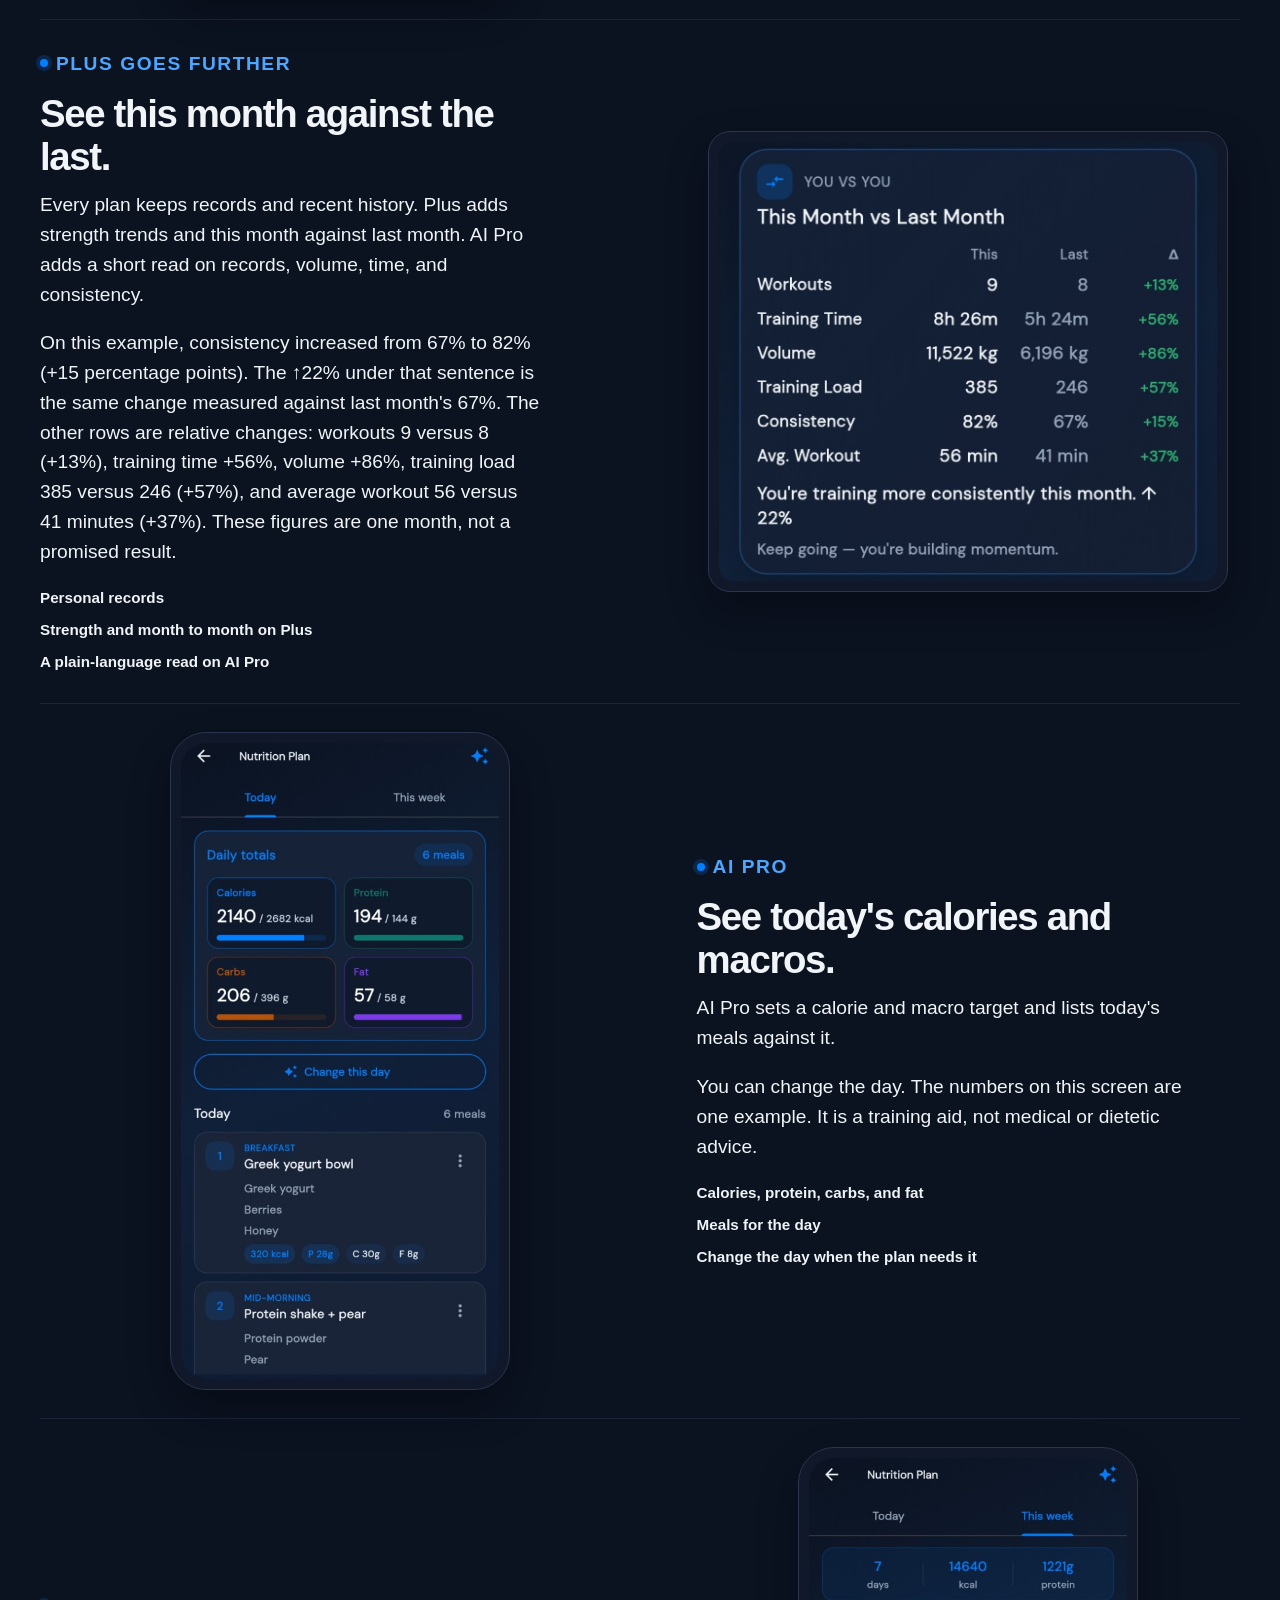
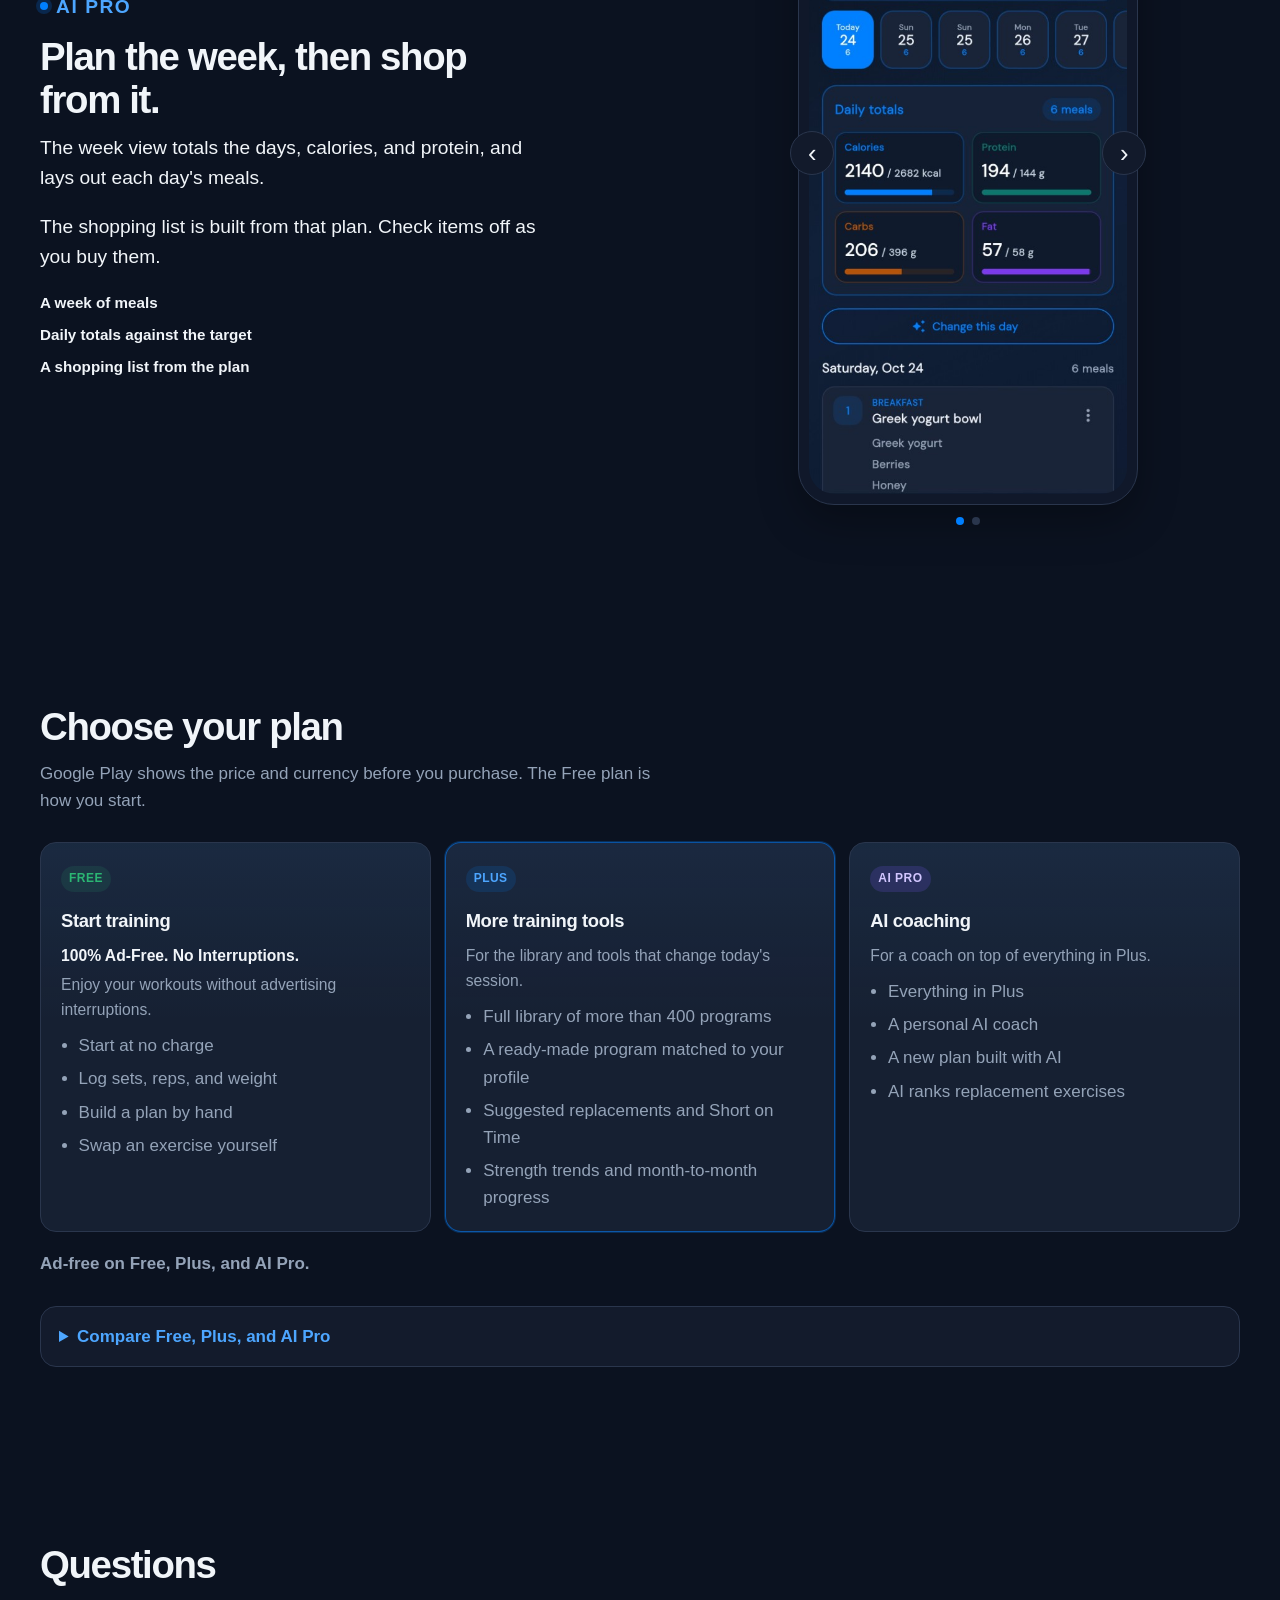
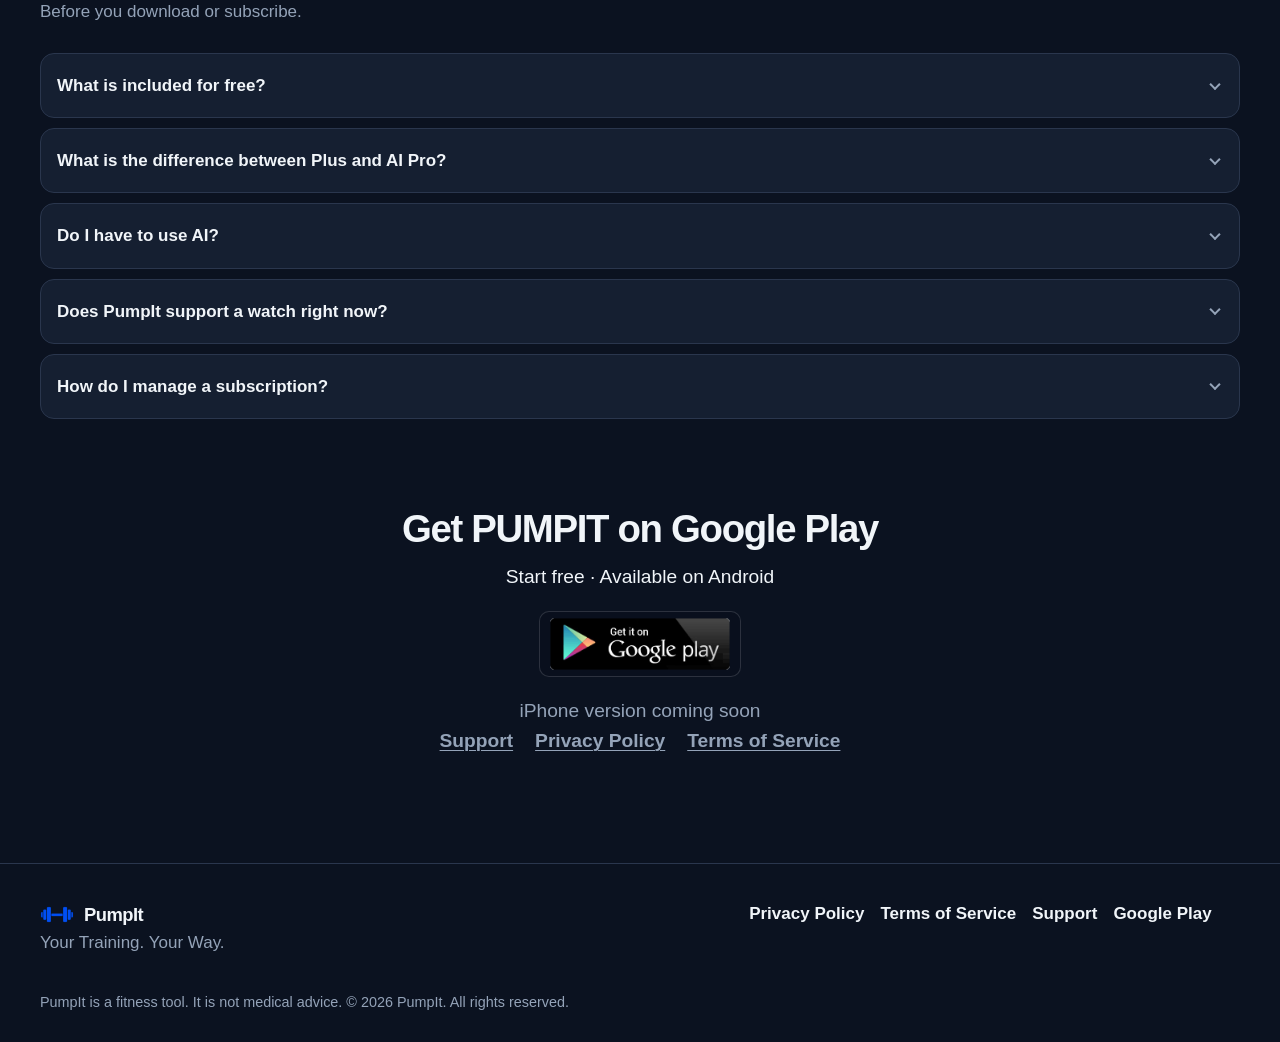
==== commit 8914a275: "c" ====
--- a/index.html
+++ b/index.html
@@ -160,7 +160,7 @@
               <li>A low score never blocks Start Workout</li>
             </ul>
           </div>
-          <div class="shot-panel">
+          <div class="shot-wide">
             <img src="assets/shots/energy.jpg" width="1080" height="631" alt="PUMPIT Energy card with a score of 83 out of 100, one example." decoding="async">
           </div>
         </article>
--- a/css/styles.css
+++ b/css/styles.css
@@ -0,0 +1,2168 @@
+/* PumpIt marketing site. Colors match lib/core/theme/app_colors.dart. */
+
+:root {
+  --bg: #0b1220;
+  --surface: #121a2b;
+  --card: #1a2438;
+  --text: #f1f5f9;
+  --muted: #94a3b8;
+  --border: #2a364d;
+  --azure: #007fff;
+  --azure-dark: #005fcc;
+  --azure-light: #4da6ff;
+  --green: #2bb673;
+  --gold: #ffc857;
+  --purple: #7c5cff;
+  --danger: #e5484d;
+  --shadow: 0 24px 60px rgba(0, 0, 0, 0.35);
+  --header: 72px;
+  --radius: 16px;
+  --max: 1200px;
+  --font: "DM Sans", "Segoe UI", sans-serif;
+}
+
+*,
+*::before,
+*::after {
+  box-sizing: border-box;
+}
+
+html {
+  scroll-behavior: smooth;
+  scroll-padding-top: calc(var(--header) + 12px);
+  color-scheme: dark;
+}
+
+body {
+  margin: 0;
+  min-height: 100vh;
+  font-family: var(--font);
+  font-size: 1.0625rem;
+  line-height: 1.6;
+  color: var(--text);
+  background:
+    radial-gradient(900px 480px at 100% -10%, rgba(0, 127, 255, 0.22), transparent 60%),
+    radial-gradient(700px 420px at -10% 20%, rgba(0, 95, 204, 0.16), transparent 55%),
+    var(--bg);
+}
+
+body.nav-lock {
+  overflow: hidden;
+}
+
+img {
+  max-width: 100%;
+  height: auto;
+  display: block;
+}
+
+[hidden] {
+  display: none !important;
+}
+
+a {
+  color: var(--azure-light);
+  text-decoration-thickness: 1px;
+  text-underline-offset: 3px;
+}
+
+a:hover {
+  color: #fff;
+}
+
+:focus-visible {
+  outline: 2px solid var(--azure-light);
+  outline-offset: 3px;
+}
+
+.skip {
+  position: absolute;
+  left: 12px;
+  top: -40px;
+  z-index: 20;
+  background: var(--azure);
+  color: #fff;
+  padding: 8px 12px;
+  border-radius: 8px;
+}
+
+.skip:focus {
+  top: 12px;
+}
+
+.wrap {
+  width: min(var(--max), calc(100% - 40px));
+  margin-inline: auto;
+}
+
+.site-header {
+  position: sticky;
+  top: 0;
+  z-index: 30;
+  height: var(--header);
+  backdrop-filter: blur(16px);
+  background: rgba(11, 18, 32, 0.86);
+  border-bottom: 1px solid rgba(42, 54, 77, 0.85);
+}
+
+.header-inner {
+  height: 100%;
+  display: flex;
+  align-items: center;
+  gap: 12px;
+}
+
+.brand {
+  display: flex;
+  align-items: center;
+  gap: 10px;
+  color: var(--text);
+  text-decoration: none;
+  font-weight: 800;
+  letter-spacing: -0.03em;
+  font-size: 1.15rem;
+}
+
+.brand img {
+  width: 34px;
+  height: 18px;
+  object-fit: contain;
+}
+
+.nav-details {
+  margin-left: auto;
+  display: flex;
+  align-items: center;
+}
+
+.nav-details > summary {
+  list-style: none;
+  width: 44px;
+  height: 44px;
+  display: grid;
+  place-items: center;
+  border-radius: 12px;
+  border: 1px solid var(--border);
+  background: var(--card);
+  cursor: pointer;
+}
+
+.nav-details > summary::-webkit-details-marker {
+  display: none;
+}
+
+.nav-details > summary span {
+  position: absolute;
+  width: 1px;
+  height: 1px;
+  overflow: hidden;
+  clip: rect(0 0 0 0);
+}
+
+.burger,
+.burger::before,
+.burger::after {
+  display: block;
+  width: 18px;
+  height: 2px;
+  background: var(--text);
+  border-radius: 2px;
+  position: relative;
+}
+
+.burger::before,
+.burger::after {
+  content: "";
+  position: absolute;
+  left: 0;
+}
+
+.burger::before {
+  top: -6px;
+}
+
+.burger::after {
+  top: 6px;
+}
+
+.nav-links {
+  display: none;
+  list-style: none;
+  margin: 0;
+  padding: 12px;
+  position: absolute;
+  top: calc(var(--header) - 1px);
+  left: 0;
+  right: 0;
+  z-index: 40;
+  background: #121a2b;
+  border-bottom: 1px solid var(--border);
+  box-shadow: 0 18px 40px rgba(0, 0, 0, 0.35);
+}
+
+.nav-details[open] .nav-links {
+  display: grid;
+}
+
+.nav-links a {
+  display: block;
+  color: var(--text);
+  text-decoration: none;
+  font-weight: 600;
+  padding: 12px 14px;
+  border-radius: 12px;
+}
+
+.nav-links a:hover,
+.nav-links a[aria-current="page"] {
+  background: rgba(0, 127, 255, 0.14);
+  color: #fff;
+}
+
+.header-cta {
+  flex: 0 0 auto;
+}
+
+.btn {
+  display: inline-flex;
+  align-items: center;
+  justify-content: center;
+  min-height: 48px;
+  padding: 0 18px;
+  border-radius: 14px;
+  border: 1px solid transparent;
+  font: inherit;
+  font-weight: 700;
+  text-decoration: none;
+  cursor: pointer;
+}
+
+.btn-primary {
+  background: var(--azure);
+  color: #fff;
+}
+
+.btn-primary:hover {
+  background: var(--azure-dark);
+  color: #fff;
+}
+
+.btn-ghost {
+  background: transparent;
+  color: var(--text);
+  border-color: var(--border);
+}
+
+.btn-ghost:hover {
+  border-color: var(--azure);
+  color: #fff;
+}
+
+.hero {
+  padding: 28px 0 12px;
+}
+
+.hero-banner {
+  width: 100%;
+  height: auto;
+  border-radius: 22px;
+  border: 1px solid rgba(77, 166, 255, 0.28);
+  box-shadow: var(--shadow);
+}
+
+.hero-below {
+  display: grid;
+  gap: 4px 28px;
+  margin-top: 22px;
+  align-items: center;
+}
+
+.hero-below .store-row {
+  margin: 0 0 8px;
+}
+
+.visually-hidden {
+  position: absolute;
+  width: 1px;
+  height: 1px;
+  padding: 0;
+  margin: -1px;
+  overflow: hidden;
+  clip: rect(0, 0, 0, 0);
+  white-space: nowrap;
+  border: 0;
+}
+
+.plan-grid {
+  display: grid;
+  gap: 14px;
+  margin-top: 22px;
+}
+
+.photo-frame {
+  margin: 0;
+}
+
+.photo {
+  width: 100%;
+  height: 340px;
+  object-fit: cover;
+  border-radius: 22px;
+  border: 1px solid rgba(77, 166, 255, 0.28);
+  box-shadow: var(--shadow);
+}
+
+.photo-train {
+  object-position: center 42%;
+}
+
+.photo-strength {
+  object-position: center 22%;
+}
+
+.plan-grid p {
+  margin: 0;
+  color: var(--muted);
+}
+
+.eyebrow {
+  display: inline-flex;
+  align-items: center;
+  gap: 8px;
+  margin: 0 0 14px;
+  color: var(--azure-light);
+  font-size: 0.82rem;
+  font-weight: 700;
+  letter-spacing: 0.08em;
+  text-transform: uppercase;
+}
+
+.eyebrow::before {
+  content: "";
+  width: 8px;
+  height: 8px;
+  border-radius: 50%;
+  background: var(--azure);
+  box-shadow: 0 0 0 4px rgba(0, 127, 255, 0.2);
+}
+
+h1,
+h2,
+h3,
+p {
+  margin-top: 0;
+}
+
+h1 {
+  font-size: clamp(2.4rem, 8vw, 4.4rem);
+  line-height: 0.98;
+  letter-spacing: -0.045em;
+  margin-bottom: 16px;
+}
+
+h1 span {
+  color: var(--azure-light);
+}
+
+.lead {
+  color: var(--muted);
+  font-size: 1.12rem;
+  max-width: 38rem;
+}
+
+.store-row {
+  display: flex;
+  flex-wrap: wrap;
+  align-items: center;
+  gap: 4px;
+  margin: 28px 0 18px;
+}
+
+.store-link {
+  display: inline-flex;
+  line-height: 0;
+  padding: 6px 10px;
+  border: 1px solid rgba(255, 255, 255, 0.14);
+  border-radius: 10px;
+  background: rgba(8, 14, 26, 0.35);
+  transition: border-color 0.2s ease, box-shadow 0.2s ease;
+}
+
+.store-link:hover,
+.store-link:focus-visible {
+  border-color: var(--azure);
+  box-shadow:
+    0 0 0 1px rgba(0, 127, 255, 0.45),
+    0 0 18px rgba(0, 127, 255, 0.35);
+  outline: none;
+}
+
+.store-link img,
+.store-soon {
+  height: 78px;
+  width: auto;
+}
+
+.store-soon {
+  opacity: 0.9;
+}
+
+.fact-row {
+  display: flex;
+  flex-wrap: wrap;
+  gap: 8px;
+  margin: 0;
+  padding: 0;
+  list-style: none;
+}
+
+.fact-row li {
+  background: rgba(26, 36, 56, 0.8);
+  border: 1px solid var(--border);
+  border-radius: 999px;
+  padding: 6px 12px;
+  color: var(--muted);
+  font-size: 0.92rem;
+}
+
+.section {
+  padding: 72px 0;
+}
+
+.section-head {
+  max-width: 40rem;
+  margin-bottom: 28px;
+}
+
+.section-head h2,
+.page-intro h1 {
+  font-size: clamp(1.8rem, 4vw, 2.6rem);
+  letter-spacing: -0.035em;
+  line-height: 1.1;
+  margin-bottom: 10px;
+}
+
+.section-head p,
+.page-intro p {
+  color: var(--muted);
+  margin-bottom: 0;
+}
+
+.card-groups {
+  display: grid;
+  gap: 14px;
+}
+
+.card-grid {
+  display: grid;
+  gap: 14px;
+}
+
+.card-top {
+  display: flex;
+  align-items: center;
+  gap: 12px;
+}
+
+.card {
+  background: rgba(26, 36, 56, 0.72);
+  border: 1px solid var(--border);
+  border-radius: var(--radius);
+  padding: 20px;
+}
+
+.card h3 {
+  margin: 12px 0 6px;
+  font-size: 1.15rem;
+  letter-spacing: -0.02em;
+}
+
+.card p {
+  margin: 0;
+  color: var(--muted);
+}
+
+.icon {
+  width: 42px;
+  height: 42px;
+  border-radius: 12px;
+  display: grid;
+  place-items: center;
+  background: rgba(0, 127, 255, 0.14);
+  color: var(--azure-light);
+}
+
+.icon svg {
+  width: 22px;
+  height: 22px;
+  fill: none;
+  stroke: currentColor;
+  stroke-width: 1.8;
+  stroke-linecap: round;
+  stroke-linejoin: round;
+}
+
+.tag {
+  display: inline-flex;
+  align-items: center;
+  min-height: 26px;
+  padding: 0 8px;
+  border-radius: 999px;
+  font-size: 0.75rem;
+  font-weight: 800;
+  letter-spacing: 0.04em;
+  text-transform: uppercase;
+}
+
+.tag-free {
+  color: var(--green);
+  background: rgba(43, 182, 115, 0.12);
+}
+
+.tag-plus {
+  color: var(--azure-light);
+  background: rgba(0, 127, 255, 0.14);
+}
+
+.tag-ai {
+  color: #d2c6ff;
+  background: rgba(124, 92, 255, 0.18);
+}
+
+.tag-soon {
+  color: var(--gold);
+  background: rgba(255, 200, 87, 0.12);
+}
+
+.split {
+  display: grid;
+  gap: 32px;
+  align-items: center;
+}
+
+.split ul,
+.prose ul {
+  margin: 0;
+  padding-left: 1.1rem;
+  color: var(--muted);
+}
+
+.split li + li,
+.prose li + li {
+  margin-top: 8px;
+}
+
+.checklist {
+  list-style: none;
+  padding: 0;
+}
+
+.checklist li {
+  position: relative;
+  padding-left: 28px;
+}
+
+.checklist li::before {
+  content: "";
+  position: absolute;
+  left: 0;
+  top: 0.45em;
+  width: 14px;
+  height: 8px;
+  border-left: 2px solid var(--azure-light);
+  border-bottom: 2px solid var(--azure-light);
+  transform: rotate(-45deg);
+}
+
+.table-scroll {
+  overflow-x: auto;
+  border: 1px solid var(--border);
+  border-radius: var(--radius);
+  background: rgba(18, 26, 43, 0.7);
+}
+
+table {
+  width: 100%;
+  min-width: 640px;
+  border-collapse: collapse;
+}
+
+caption {
+  text-align: left;
+  padding: 16px 16px 0;
+  font-weight: 800;
+  letter-spacing: -0.02em;
+}
+
+th,
+td {
+  text-align: left;
+  padding: 12px 16px;
+  border-top: 1px solid var(--border);
+  vertical-align: top;
+}
+
+thead th {
+  color: var(--muted);
+  font-size: 0.82rem;
+  letter-spacing: 0.06em;
+  text-transform: uppercase;
+}
+
+tbody th {
+  font-weight: 600;
+}
+
+.plan-table thead th:not(:first-child),
+.plan-table td {
+  text-align: center;
+}
+
+.plan-table .plan-group th {
+  text-align: left;
+  background: rgba(0, 127, 255, 0.08);
+  color: var(--azure-light);
+  font-size: 0.75rem;
+  font-weight: 800;
+  letter-spacing: 0.08em;
+  text-transform: uppercase;
+  padding-top: 16px;
+  padding-bottom: 16px;
+}
+
+.plan-ai {
+  display: inline-block;
+  margin-left: 4px;
+  padding: 2px 7px;
+  border-radius: 999px;
+  background: rgba(124, 92, 255, 0.18);
+  color: #c4b5fd;
+  font-size: 0.72rem;
+  font-weight: 800;
+  letter-spacing: 0.04em;
+  vertical-align: middle;
+}
+
+.plan-soon {
+  color: var(--gold);
+  font-weight: 700;
+  font-size: 0.85rem;
+}
+
+.note {
+  color: var(--muted);
+  font-size: 0.95rem;
+  margin-top: 12px;
+}
+
+.steps {
+  display: grid;
+  gap: 14px;
+  list-style: none;
+  margin: 0;
+  padding: 0;
+  counter-reset: step;
+}
+
+.steps li {
+  background: rgba(26, 36, 56, 0.72);
+  border: 1px solid var(--border);
+  border-radius: var(--radius);
+  padding: 20px 20px 20px 76px;
+  position: relative;
+}
+
+.steps li::before {
+  counter-increment: step;
+  content: counter(step, decimal-leading-zero);
+  position: absolute;
+  left: 16px;
+  top: 18px;
+  width: 44px;
+  height: 44px;
+  display: grid;
+  place-items: center;
+  border-radius: 12px;
+  background: rgba(0, 127, 255, 0.14);
+  color: var(--azure-light);
+  font-weight: 800;
+}
+
+.steps h3 {
+  margin: 0 0 6px;
+}
+
+.steps p {
+  margin: 0;
+  color: var(--muted);
+}
+
+.shot-row {
+  display: grid;
+  grid-auto-flow: column;
+  grid-auto-columns: 78%;
+  gap: 16px;
+  overflow-x: auto;
+  scroll-snap-type: x mandatory;
+  padding-bottom: 8px;
+}
+
+.shot-row figure {
+  scroll-snap-align: start;
+  margin: 0;
+}
+
+.shot-row figcaption {
+  text-align: center;
+  color: var(--muted);
+  margin-top: 12px;
+  font-weight: 600;
+}
+
+.device {
+  width: min(100%, 280px);
+  margin-inline: auto;
+  padding: 12px;
+  border-radius: 36px;
+  background: linear-gradient(180deg, #243044, #0e1522);
+  border: 1px solid #3a4a66;
+  box-shadow: var(--shadow), inset 0 0 0 1px rgba(255, 255, 255, 0.04);
+}
+
+.device-screen {
+  position: relative;
+  aspect-ratio: 9 / 19.2;
+  border-radius: 26px;
+  overflow: hidden;
+  background: #0b1220;
+}
+
+.device-shot {
+  position: absolute;
+  inset: 0;
+  width: 100%;
+  height: 100%;
+  object-fit: cover;
+  object-position: top;
+}
+
+.device-fallback {
+  position: absolute;
+  inset: 0;
+  padding: 18px 14px 14px;
+  display: flex;
+  flex-direction: column;
+  gap: 10px;
+  background:
+    radial-gradient(120px 80px at 80% 0%, rgba(0, 127, 255, 0.25), transparent 70%),
+    #0b1220;
+}
+
+.preview-badge {
+  position: absolute;
+  top: 10px;
+  right: 10px;
+  z-index: 2;
+  background: rgba(11, 18, 32, 0.82);
+  color: var(--gold);
+  border: 1px solid rgba(255, 200, 87, 0.35);
+  border-radius: 999px;
+  font-size: 0.68rem;
+  font-weight: 800;
+  letter-spacing: 0.06em;
+  padding: 3px 8px;
+}
+
+.ui-kicker {
+  color: var(--muted);
+  font-size: 0.72rem;
+  font-weight: 700;
+  letter-spacing: 0.08em;
+  text-transform: uppercase;
+}
+
+.ui-title {
+  font-weight: 800;
+  letter-spacing: -0.03em;
+  font-size: 1.25rem;
+}
+
+.ui-card {
+  background: #1a2438;
+  border: 1px solid #2a364d;
+  border-radius: 14px;
+  padding: 12px;
+}
+
+.ui-row {
+  display: flex;
+  justify-content: space-between;
+  gap: 8px;
+  color: var(--muted);
+  font-size: 0.82rem;
+}
+
+.ui-strong {
+  color: var(--text);
+  font-weight: 700;
+}
+
+.ui-bar {
+  height: 8px;
+  border-radius: 99px;
+  background: #243044;
+  overflow: hidden;
+}
+
+.ui-bar span {
+  display: block;
+  height: 100%;
+  width: 68%;
+  background: linear-gradient(90deg, var(--azure), var(--azure-light));
+}
+
+.ui-btn {
+  margin-top: auto;
+  text-align: center;
+  background: var(--azure);
+  color: #fff;
+  border-radius: 12px;
+  font-weight: 800;
+  padding: 10px;
+}
+
+.ui-set {
+  display: grid;
+  grid-template-columns: 28px 1fr 1fr 28px;
+  gap: 6px;
+  align-items: center;
+  font-size: 0.78rem;
+  color: var(--muted);
+}
+
+.ui-set b {
+  color: var(--text);
+}
+
+.dot-ok {
+  width: 16px;
+  height: 16px;
+  border-radius: 50%;
+  background: var(--green);
+  justify-self: center;
+}
+
+.faq-list {
+  display: grid;
+  gap: 10px;
+}
+
+.faq-item {
+  background: rgba(26, 36, 56, 0.72);
+  border: 1px solid var(--border);
+  border-radius: 14px;
+  padding: 4px 16px;
+}
+
+.faq-item summary {
+  cursor: pointer;
+  font-weight: 700;
+  padding: 14px 28px 14px 0;
+  list-style: none;
+  position: relative;
+}
+
+.faq-item summary::-webkit-details-marker {
+  display: none;
+}
+
+.faq-item summary::after {
+  content: "";
+  position: absolute;
+  right: 4px;
+  top: 50%;
+  width: 8px;
+  height: 8px;
+  border-right: 2px solid var(--muted);
+  border-bottom: 2px solid var(--muted);
+  transform: translateY(-70%) rotate(45deg);
+}
+
+.faq-item[open] summary::after {
+  transform: translateY(-20%) rotate(225deg);
+}
+
+.faq-item p {
+  color: var(--muted);
+  margin: 0 0 14px;
+}
+
+.support-panel {
+  display: grid;
+  gap: 14px;
+}
+
+.site-footer {
+  border-top: 1px solid var(--border);
+  padding: 36px 0 28px;
+}
+
+.footer-grid {
+  display: grid;
+  gap: 22px;
+}
+
+.footer-brand p {
+  color: var(--muted);
+  max-width: 28rem;
+}
+
+.footer-links {
+  display: flex;
+  flex-wrap: wrap;
+  gap: 10px 16px;
+  list-style: none;
+  margin: 0;
+  padding: 0;
+}
+
+.footer-links a {
+  color: var(--text);
+  text-decoration: none;
+  font-weight: 600;
+}
+
+.footer-links a:hover {
+  color: var(--azure-light);
+}
+
+.legal-line {
+  color: var(--muted);
+  font-size: 0.9rem;
+  margin: 18px 0 0;
+}
+
+.page {
+  padding: 36px 0 72px;
+}
+
+.page-intro {
+  max-width: 42rem;
+  margin-bottom: 28px;
+}
+
+.prose {
+  max-width: 46rem;
+}
+
+.prose h2 {
+  font-size: 1.25rem;
+  margin: 28px 0 8px;
+  letter-spacing: -0.02em;
+}
+
+.prose p,
+.prose li {
+  color: var(--muted);
+}
+
+.prose strong {
+  color: var(--text);
+}
+
+.narrow-cta {
+  margin-top: 28px;
+}
+
+@media (min-width: 720px) {
+  .card-grid,
+  .steps,
+  .support-panel {
+    grid-template-columns: 1fr 1fr;
+  }
+
+  .shot-row {
+    grid-auto-columns: 46%;
+  }
+
+  .footer-grid {
+    grid-template-columns: 1.4fr 1fr;
+    align-items: start;
+  }
+}
+
+@media (min-width: 960px) {
+  .nav-details > summary {
+    display: none;
+  }
+
+  .nav-links,
+  .nav-details[open] .nav-links {
+    display: flex;
+    position: static;
+    background: transparent;
+    border: 0;
+    padding: 0;
+    gap: 2px;
+  }
+
+  .nav-links a {
+    padding: 8px 12px;
+  }
+
+  .hero {
+    padding: 36px 0 16px;
+  }
+
+  .hero-below {
+    grid-template-columns: 1.3fr auto;
+  }
+
+  .split {
+    grid-template-columns: 1.05fr 0.95fr;
+    gap: 48px;
+  }
+
+  .plan-grid {
+    grid-template-columns: 1fr 1fr;
+  }
+
+  .photo {
+    height: 520px;
+  }
+
+  .split.reverse .split-copy {
+    order: 2;
+  }
+
+  .card-grid {
+    grid-template-columns: repeat(3, 1fr);
+  }
+
+  .card-groups .card-grid {
+    grid-template-columns: 1fr 1fr;
+  }
+
+  .steps {
+    grid-template-columns: repeat(3, 1fr);
+  }
+
+  .shot-row {
+    grid-auto-flow: row;
+    grid-template-columns: repeat(4, 1fr);
+    grid-auto-columns: auto;
+    overflow: visible;
+  }
+
+  .support-panel {
+    grid-template-columns: 1.2fr 0.8fr;
+  }
+}
+
+@media (prefers-reduced-motion: reduce) {
+  html {
+    scroll-behavior: auto;
+  }
+
+  *,
+  *::before,
+  *::after {
+    animation: none !important;
+    transition: none !important;
+  }
+}
+
+@media (prefers-reduced-motion: no-preference) {
+  .hero-banner,
+  .hero-below {
+    animation: rise 0.7s ease both;
+  }
+
+  .hero-below {
+    animation-delay: 0.08s;
+  }
+
+  .card,
+  .steps li {
+    transition: border-color 0.2s ease, transform 0.2s ease;
+  }
+
+  .card:hover,
+  .steps li:hover {
+    border-color: rgba(77, 166, 255, 0.55);
+    transform: translateY(-2px);
+  }
+}
+
+.card {
+  background:
+    linear-gradient(180deg, rgba(77, 166, 255, 0.07), transparent 46%),
+    rgba(26, 36, 56, 0.78);
+}
+
+.tour {
+  position: relative;
+}
+
+.tour-block + .tour-block {
+  margin-top: 72px;
+  padding-top: 28px;
+  border-top: 1px solid rgba(42, 54, 77, 0.85);
+}
+
+.tour-kicker {
+  max-width: 680px;
+  margin-bottom: 22px;
+}
+
+.tour-kicker h3 {
+  margin: 8px 0 0;
+  font-size: clamp(1.45rem, 2vw, 2rem);
+  letter-spacing: -0.03em;
+}
+
+.tour-layout {
+  display: grid;
+  gap: 8px;
+}
+
+.tour-stage {
+  position: sticky;
+  top: 72px;
+  z-index: 4;
+  padding-bottom: 8px;
+  background: linear-gradient(180deg, var(--bg) 78%, rgba(11, 18, 32, 0));
+}
+
+.tour-device {
+  position: relative;
+  width: fit-content;
+  margin: 0 auto;
+  padding: 10px;
+  border-radius: 38px;
+  background:
+    linear-gradient(160deg, rgba(77, 166, 255, 0.45), transparent 28%),
+    linear-gradient(180deg, #2a3850, #0c1320);
+  box-shadow:
+    0 24px 60px rgba(0, 0, 0, 0.38),
+    inset 0 0 0 1px rgba(255, 255, 255, 0.06);
+}
+
+.tour-screen {
+  position: relative;
+  overflow: hidden;
+  height: min(42vh, 380px);
+  width: calc(min(42vh, 380px) * 9 / 19.5);
+  border-radius: 28px;
+  background: #070d18;
+  box-shadow: inset 0 0 0 1px rgba(255, 255, 255, 0.04);
+}
+
+.tour-reel {
+  width: 100%;
+  display: flex;
+  justify-content: center;
+}
+
+.tour-reel img {
+  width: 100%;
+  height: auto;
+  display: block;
+  transition: opacity 0.35s ease;
+}
+
+.swap-ring {
+  position: absolute;
+  left: 5%;
+  width: 90%;
+  height: 26px;
+  border: 2px solid #4da6ff;
+  border-radius: 12px;
+  box-shadow:
+    0 0 0 5px rgba(0, 127, 255, 0.22),
+    0 8px 22px rgba(0, 127, 255, 0.28);
+  pointer-events: none;
+  z-index: 3;
+}
+
+.swap-float {
+  position: absolute;
+  left: calc(100% + 18px);
+  display: inline-flex;
+  align-items: center;
+  gap: 8px;
+  background: #007fff;
+  color: #fff;
+  font-size: 0.82rem;
+  font-weight: 800;
+  padding: 8px 12px;
+  border-radius: 999px;
+  white-space: nowrap;
+  box-shadow: 0 10px 24px rgba(0, 127, 255, 0.35);
+  z-index: 5;
+}
+
+.swap-float::before {
+  content: "";
+  position: absolute;
+  right: 100%;
+  top: 50%;
+  width: 18px;
+  height: 2px;
+  background: #4da6ff;
+}
+
+.swap-label {
+  position: absolute;
+  top: 50%;
+  right: 8px;
+  transform: translateY(-50%);
+  display: none;
+}
+
+.swap-arrow {
+  width: 0;
+  height: 0;
+  border-top: 5px solid transparent;
+  border-bottom: 5px solid transparent;
+  border-right: 7px solid #fff;
+}
+
+.tour-dots {
+  display: flex;
+  justify-content: center;
+  gap: 8px;
+  margin-top: 14px;
+}
+
+.tour-dot {
+  width: 8px;
+  height: 8px;
+  padding: 0;
+  border: 0;
+  border-radius: 99px;
+  background: #2a364d;
+  cursor: pointer;
+}
+
+.tour-dot[aria-current="true"] {
+  width: 22px;
+  background: #007fff;
+}
+
+.tour-step {
+  min-height: 52vh;
+  display: flex;
+  flex-direction: column;
+  justify-content: center;
+  padding: 18px 0 28px;
+  opacity: 0.45;
+  transform: translateY(8px);
+  transition: opacity 0.45s ease, transform 0.45s ease;
+}
+
+.tour-step.is-active {
+  opacity: 1;
+  transform: none;
+}
+
+.tour-step.is-long {
+  min-height: 130vh;
+}
+
+.tour-step h3 {
+  margin: 10px 0 8px;
+  font-size: 1.45rem;
+  letter-spacing: -0.03em;
+}
+
+.tour-step p {
+  margin: 0;
+  color: var(--muted);
+  max-width: 46rem;
+}
+
+.tour-step strong {
+  color: var(--text, #f1f5f9);
+}
+
+.chip {
+  display: inline-flex;
+  align-self: flex-start;
+  margin: 0;
+  padding: 4px 10px;
+  border-radius: 999px;
+  background: rgba(148, 163, 184, 0.12);
+  color: #cbd5e1;
+  font-size: 0.75rem;
+  font-weight: 800;
+  letter-spacing: 0.04em;
+  text-transform: uppercase;
+}
+
+.chip-plus {
+  background: rgba(0, 127, 255, 0.16);
+  color: #8ec5ff;
+}
+
+.chip-ai {
+  background: rgba(124, 92, 255, 0.18);
+  color: #c4b5fd;
+}
+
+.js .reveal {
+  opacity: 0;
+  transform: translateY(18px);
+}
+
+.js .reveal.in {
+  opacity: 1;
+  transform: none;
+  transition: opacity 0.65s ease, transform 0.65s ease;
+}
+
+.spotlights {
+  display: grid;
+  gap: 16px;
+  margin-top: 16px;
+}
+
+.spotlight {
+  display: grid;
+  gap: 22px;
+  align-items: center;
+  padding: 18px;
+  border-radius: 22px;
+  border: 1px solid var(--border);
+  background:
+    linear-gradient(165deg, rgba(77, 166, 255, 0.1), transparent 46%),
+    rgba(26, 36, 56, 0.78);
+}
+
+.spotlight-copy h3 {
+  margin: 12px 0 8px;
+  font-size: clamp(1.35rem, 2vw, 1.85rem);
+  letter-spacing: -0.03em;
+}
+
+.spotlight-copy p {
+  margin: 0;
+  color: var(--muted);
+  max-width: 38rem;
+}
+
+.spotlight-copy p + p {
+  margin-top: 12px;
+}
+
+.spotlight-shot {
+  margin: 0;
+  padding: 12px;
+  border-radius: 18px;
+  background:
+    radial-gradient(120% 80% at 50% 0%, rgba(0, 127, 255, 0.18), transparent 58%),
+    #070d18;
+  border: 1px solid rgba(77, 166, 255, 0.24);
+  box-shadow: 0 18px 44px rgba(0, 0, 0, 0.28);
+  overflow: hidden;
+}
+
+.spotlight-shot img {
+  width: auto;
+  max-width: 100%;
+  height: auto;
+  max-height: 640px;
+  margin-inline: auto;
+  object-fit: contain;
+  object-position: center top;
+  border-radius: 12px;
+}
+
+.spotlight-phone {
+  justify-self: center;
+}
+
+.spotlight-phone .tour-screen {
+  height: 520px;
+  width: calc(520px * 9 / 19.5);
+}
+
+.spotlight-phone .tour-screen img {
+  width: 100%;
+  height: 100%;
+  max-height: none;
+  object-fit: cover;
+  object-position: center top;
+  border-radius: 28px;
+}
+
+@media (min-width: 900px) {
+  .spotlight {
+    grid-template-columns: minmax(0, 1.05fr) minmax(0, 0.95fr);
+    gap: 40px;
+    padding: 28px 32px;
+  }
+
+  .spotlight.reverse .spotlight-shot {
+    order: -1;
+  }
+}
+
+@media (prefers-reduced-motion: no-preference) {
+  .js .spotlight.reveal {
+    opacity: 1;
+    transform: none;
+  }
+
+  .js .spotlight.reveal .spotlight-copy,
+  .js .spotlight.reveal .spotlight-shot {
+    opacity: 0;
+    transform: translateY(20px);
+  }
+
+  .js .spotlight.reveal .spotlight-shot {
+    transform: translateX(32px);
+  }
+
+  .js .spotlight.reverse.reveal .spotlight-shot {
+    transform: translateX(-32px);
+  }
+
+  .js .spotlight.reveal.in .spotlight-copy,
+  .js .spotlight.reveal.in .spotlight-shot {
+    opacity: 1;
+    transform: none;
+    transition: opacity 0.7s ease, transform 0.75s cubic-bezier(0.2, 0.7, 0.2, 1);
+  }
+
+  .js .spotlight.reveal.in .spotlight-shot {
+    transition-delay: 0.12s;
+  }
+
+  .spotlight-shot img {
+    transition: transform 0.55s ease;
+  }
+
+  .spotlight:hover .spotlight-shot img {
+    transform: scale(1.03);
+  }
+
+  .spotlight:hover {
+    border-color: rgba(77, 166, 255, 0.55);
+  }
+}
+
+@media (min-width: 960px) {
+  .tour-layout {
+    grid-template-columns: auto minmax(0, 1fr);
+    gap: 56px;
+    align-items: start;
+  }
+
+  .tour-stage {
+    top: 96px;
+    background: transparent;
+  }
+
+  .tour-screen {
+    height: min(72vh, 680px);
+    width: calc(min(72vh, 680px) * 9 / 19.5);
+  }
+
+  .tour-step {
+    min-height: 86vh;
+    padding-right: 12px;
+  }
+
+  .tour-step.is-long {
+    min-height: 160vh;
+  }
+
+  .swap-float {
+    display: inline-flex;
+  }
+
+  #replace .tour-device {
+    margin-left: 196px;
+    margin-right: 0;
+  }
+
+  #replace .swap-float {
+    left: auto;
+    right: calc(100% + 16px);
+    flex-direction: row-reverse;
+  }
+
+  #replace .swap-float::before {
+    right: auto;
+    left: 100%;
+  }
+
+  #replace .swap-arrow {
+    border-right: 0;
+    border-left: 7px solid #fff;
+  }
+}
+
+@media (max-width: 959px) {
+  .swap-float {
+    display: none !important;
+  }
+
+  .tour-step {
+    justify-content: flex-start;
+    min-height: 46vh;
+    padding-top: 12px;
+  }
+}
+
+@media (prefers-reduced-motion: no-preference) {
+  .swap-ring {
+    animation: ring 1.6s ease-in-out infinite;
+  }
+
+  .swap-arrow {
+    animation: nudge 1.1s ease-in-out infinite;
+  }
+}
+
+@keyframes ring {
+  0%,
+  100% {
+    box-shadow:
+      0 0 0 5px rgba(0, 127, 255, 0.2),
+      0 10px 28px rgba(0, 127, 255, 0.25);
+  }
+
+  50% {
+    box-shadow:
+      0 0 0 10px rgba(0, 127, 255, 0.05),
+      0 10px 28px rgba(0, 127, 255, 0.35);
+  }
+}
+
+@keyframes nudge {
+  0%,
+  100% { transform: translateX(0); }
+  50% { transform: translateX(-3px); }
+}
+
+@keyframes rise {
+  from {
+    opacity: 0;
+    transform: translateY(12px);
+  }
+
+  to {
+    opacity: 1;
+    transform: none;
+  }
+}
+
+.home-hero {
+  padding: 28px 0 8px;
+}
+
+.why-row {
+  padding: 22px 0 8px;
+}
+
+.why-row h2 {
+  margin: 0 0 14px;
+  font-size: 1.15rem;
+  letter-spacing: 0.01em;
+  text-align: center;
+}
+
+.why-row-list {
+  list-style: none;
+  margin: 0;
+  padding: 0;
+  display: grid;
+  grid-template-columns: 1fr;
+  gap: 12px;
+}
+
+.why-row-list li,
+.why-row-list a {
+  display: flex;
+  flex-direction: column;
+  align-items: center;
+  text-align: center;
+  height: 100%;
+  color: inherit;
+  text-decoration: none;
+}
+
+.why-row-list li {
+  padding: 16px 12px;
+  border: 1px solid var(--border);
+  border-radius: 16px;
+  background: #121a2b;
+  transition: border-color 0.2s ease, box-shadow 0.2s ease;
+}
+
+.why-row-list li:hover,
+.why-row-list li:focus-within {
+  border-color: var(--azure);
+  box-shadow:
+    0 0 0 1px rgba(0, 127, 255, 0.4),
+    0 0 20px rgba(0, 127, 255, 0.28);
+}
+
+.why-row-list a:hover h3,
+.why-row-list a:focus-visible h3 {
+  color: var(--azure-light);
+}
+
+.why-icon {
+  display: grid;
+  place-items: center;
+  width: 40px;
+  height: 40px;
+  border-radius: 12px;
+  color: var(--azure);
+  background: rgba(0, 127, 255, 0.12);
+}
+
+.why-row-list h3 {
+  margin: 10px 0 4px;
+  font-size: 1rem;
+}
+
+.why-row-list p {
+  margin: 0;
+  color: var(--muted);
+  font-size: 0.92rem;
+  line-height: 1.4;
+}
+
+.why-row-list li.why-ai {
+  border-color: rgba(255, 255, 255, 0.14);
+  background: #101c33;
+}
+
+.why-row-list li.why-ai:hover,
+.why-row-list li.why-ai:focus-within {
+  border-color: var(--azure);
+  box-shadow:
+    0 0 0 1px rgba(0, 127, 255, 0.5),
+    0 0 22px rgba(0, 127, 255, 0.32);
+}
+
+.why-ai-label {
+  display: inline-block;
+  margin: 10px 0 0;
+  color: var(--azure-light);
+  font-size: 0.72rem;
+  font-weight: 800;
+  letter-spacing: 0.08em;
+}
+
+.why-ai .view-feature {
+  margin-top: auto;
+  padding-top: 10px;
+}
+
+.plan-card p.ad-free-kicker {
+  color: var(--text);
+  font-weight: 800;
+  margin: 0 0 4px;
+}
+
+.ad-free-note {
+  margin: 18px 0 0;
+  color: var(--muted);
+  font-weight: 700;
+}
+
+.shot-carousel {
+  position: relative;
+  width: min(340px, 100%);
+  margin-inline: auto;
+}
+
+.shot-slide {
+  display: none;
+}
+
+.shot-slide.is-active {
+  display: block;
+}
+
+.shot-nav {
+  position: absolute;
+  top: 42%;
+  z-index: 2;
+  width: 44px;
+  height: 44px;
+  border-radius: 50%;
+  border: 1px solid var(--border);
+  background: #121a2b;
+  color: var(--text);
+  font-size: 1.6rem;
+  line-height: 1;
+  cursor: pointer;
+}
+
+.shot-prev { left: -8px; }
+.shot-next { right: -8px; }
+
+.shot-nav:hover,
+.shot-nav:focus-visible {
+  border-color: var(--azure);
+  color: var(--azure-light);
+}
+
+.shot-dots {
+  display: flex;
+  justify-content: center;
+  gap: 8px;
+  margin-top: 12px;
+}
+
+.shot-dot {
+  width: 8px;
+  height: 8px;
+  padding: 0;
+  border: 0;
+  border-radius: 50%;
+  background: #2a364d;
+  cursor: pointer;
+}
+
+.shot-dot[aria-current="true"] {
+  background: var(--azure);
+}
+
+@media (max-width: 420px) {
+  .shot-carousel {
+    width: min(300px, calc(100% - 8px));
+  }
+  .shot-prev { left: 0; }
+  .shot-next { right: 0; }
+}
+
+.home-hero .hero-banner {
+  display: block;
+}
+
+.hero-frame {
+  position: relative;
+}
+
+.hero-play {
+  position: absolute;
+  right: 22px;
+  bottom: 18px;
+  z-index: 2;
+}
+
+.hero-play img {
+  height: 52px;
+  width: auto;
+}
+
+@media (max-width: 640px) {
+  .hero-play {
+    right: 10px;
+    bottom: 10px;
+  }
+
+  .hero-play img {
+    height: 36px;
+  }
+}
+
+.hero-grid,
+.band {
+  display: grid;
+  gap: 40px;
+  align-items: center;
+}
+
+.band {
+  padding: 28px 0;
+}
+
+.band + .band {
+  border-top: 1px solid rgba(42, 54, 77, 0.55);
+}
+
+.band-copy {
+  max-width: 500px;
+}
+
+.band-points {
+  margin: 16px 0 0;
+  padding: 0;
+  list-style: none;
+  display: grid;
+  gap: 8px;
+}
+
+.band-points li {
+  font-weight: 700;
+  font-size: 0.95rem;
+}
+
+.discover-grid {
+  display: grid;
+  gap: 14px;
+}
+
+.discover-card {
+  display: block;
+  height: 100%;
+  color: inherit;
+  text-decoration: none;
+}
+
+.discover-card h3 {
+  margin: 0 0 6px;
+  font-size: 1.05rem;
+}
+
+.discover-card p {
+  margin: 0;
+  color: var(--muted);
+  font-size: 0.98rem;
+  line-height: 1.45;
+}
+
+.shot-wide {
+  width: min(520px, 100%);
+  margin-inline: auto;
+}
+
+.shot-wide img {
+  display: block;
+  width: 100%;
+  height: auto;
+}
+
+.shot-panel {
+  width: min(520px, 100%);
+  margin-inline: auto;
+  padding: 10px;
+  box-sizing: border-box;
+  border-radius: 22px;
+  background: #10182a;
+  border: 1px solid var(--border);
+  box-shadow: 0 18px 40px rgba(0, 0, 0, 0.28);
+}
+
+.shot-panel img {
+  display: block;
+  width: 100%;
+  height: auto;
+  border-radius: 14px;
+}
+
+.band-note {
+  display: block;
+  max-width: 760px;
+  padding: 28px;
+  border: 1px solid var(--border);
+  border-radius: 18px;
+  background: #121a2b;
+}
+
+.band-note .band-copy {
+  max-width: none;
+}
+
+#discover,
+#features-detail,
+#system {
+  padding: 64px 0;
+}
+
+#discover,
+#features-detail,
+#system,
+#energy,
+#replace,
+#shorten,
+#load,
+#ai-coach,
+#monitor,
+#adapt,
+#programs,
+#logging,
+#progress,
+#nutrition,
+#nutrition-plan,
+#plans,
+#faq,
+#download {
+  scroll-margin-top: 88px;
+}
+
+#features-detail .section-head,
+#system .section-head {
+  margin-bottom: 36px;
+}
+
+#features-detail .band:first-of-type,
+#system .band:first-of-type {
+  padding-top: 0;
+  border-top: 0;
+}
+
+.hero-copy h1 {
+  font-size: clamp(2.4rem, 4.6vw, 3.5rem);
+  letter-spacing: -0.04em;
+  line-height: 1.08;
+  margin: 0 0 16px;
+}
+
+.band h2,
+.block h2,
+.cta-band h2 {
+  font-size: clamp(1.7rem, 3vw, 2.4rem);
+  letter-spacing: -0.035em;
+  line-height: 1.12;
+  margin: 0 0 12px;
+}
+
+.hero-copy .lead,
+.band p,
+.cta-band p {
+  font-size: 1.2rem;
+  line-height: 1.55;
+}
+
+.hero-note {
+  margin: 14px 0 0;
+  color: var(--text);
+  font-size: 0.95rem;
+  font-weight: 700;
+}
+
+.hero-soon {
+  margin: 6px 0 0;
+  color: var(--muted);
+  font-size: 0.82rem;
+}
+
+.hero-download img {
+  height: 52px;
+  width: auto;
+}
+
+.block {
+  padding: 88px 0;
+}
+
+.why-grid,
+.plan-cards,
+.shot-gallery {
+  display: grid;
+  gap: 14px;
+}
+
+.why-card h3,
+.plan-card h3 {
+  margin: 10px 0 8px;
+}
+
+.why-card p,
+.plan-card li {
+  color: var(--muted);
+}
+
+.plan-card ul {
+  margin: 0;
+  padding-left: 1.1rem;
+}
+
+.plan-card li + li {
+  margin-top: 6px;
+}
+
+.plan-card p {
+  color: var(--muted);
+  margin: 0 0 10px;
+  font-size: 0.98rem;
+}
+
+.plan-card .tag {
+  margin-bottom: 4px;
+}
+
+.plan-card.featured {
+  border-color: rgba(0, 127, 255, 0.55);
+  box-shadow: 0 0 0 1px rgba(0, 127, 255, 0.25);
+}
+
+.shot-phone {
+  width: min(340px, 100%);
+  height: auto;
+  margin-inline: auto;
+  padding: 10px;
+  box-sizing: border-box;
+  border-radius: 36px;
+  background: #10182a;
+  border: 1px solid var(--border);
+  box-shadow: 0 18px 40px rgba(0, 0, 0, 0.28);
+  overflow: hidden;
+}
+
+.shot-phone img {
+  display: block;
+  width: 100%;
+  height: auto;
+  border-radius: 26px;
+  background: #070d18;
+}
+
+.view-feature {
+  display: inline-block;
+  margin-top: 12px;
+  color: var(--azure, #007fff);
+  font-weight: 700;
+  font-size: 0.92rem;
+}
+
+.plan-more {
+  margin: 22px 0 0;
+  font-weight: 700;
+}
+
+.shot-stack {
+  display: grid;
+  gap: 16px;
+  justify-items: center;
+}
+
+.shot-gallery {
+  margin-top: 22px;
+}
+
+.shot-gallery figure {
+  margin: 0;
+  padding: 10px;
+  border-radius: 16px;
+  border: 1px solid var(--border);
+  background: #070d18;
+}
+
+.shot-gallery img {
+  width: 100%;
+  height: 160px;
+  object-fit: contain;
+  object-position: center;
+  border-radius: 10px;
+}
+
+.shot-gallery figcaption {
+  margin-top: 8px;
+  color: var(--muted);
+  font-size: 0.82rem;
+  font-weight: 700;
+}
+
+.compare {
+  margin-top: 28px;
+  border: 1px solid var(--border);
+  border-radius: 16px;
+  background: rgba(26, 36, 56, 0.55);
+}
+
+.compare summary {
+  cursor: pointer;
+  padding: 16px 18px;
+  font-weight: 800;
+  color: var(--azure-light);
+}
+
+.compare .table-scroll {
+  padding: 0 12px 16px;
+}
+
+.cta-band {
+  text-align: center;
+}
+
+.cta-band .hero-download,
+.cta-links {
+  display: flex;
+  flex-wrap: wrap;
+  justify-content: center;
+  gap: 16px 22px;
+}
+
+.cta-links a {
+  color: var(--muted);
+  font-weight: 700;
+}
+
+.feature-catalog {
+  display: grid;
+  gap: 28px;
+}
+
+.feature-catalog h2 {
+  margin: 8px 0 0;
+  font-size: 1.4rem;
+}
+
+.feature-catalog .shot-gallery {
+  grid-template-columns: 1fr;
+}
+
+.feature-catalog .shot-gallery img {
+  height: 320px;
+}
+
+@media (min-width: 720px) {
+  .why-grid,
+  .shot-gallery,
+  .feature-catalog .shot-gallery {
+    grid-template-columns: repeat(3, 1fr);
+  }
+
+  .discover-grid {
+    grid-template-columns: repeat(2, 1fr);
+  }
+
+  .why-row-list {
+    grid-template-columns: repeat(2, 1fr);
+  }
+}
+
+@media (min-width: 900px) {
+  .home-hero {
+    padding: 36px 0 12px;
+  }
+
+  .hero-grid,
+  .band {
+    grid-template-columns: 1.05fr 0.95fr;
+    gap: 56px;
+  }
+
+  .band.flip .band-copy {
+    order: 2;
+  }
+
+  .band.band-note {
+    grid-template-columns: 1fr;
+  }
+
+  .discover-grid {
+    grid-template-columns: repeat(3, 1fr);
+  }
+
+  .plan-cards {
+    grid-template-columns: repeat(3, 1fr);
+    align-items: stretch;
+  }
+}
+
+@media (min-width: 1100px) {
+  .why-row-list {
+    grid-template-columns: repeat(4, 1fr);
+  }
+}
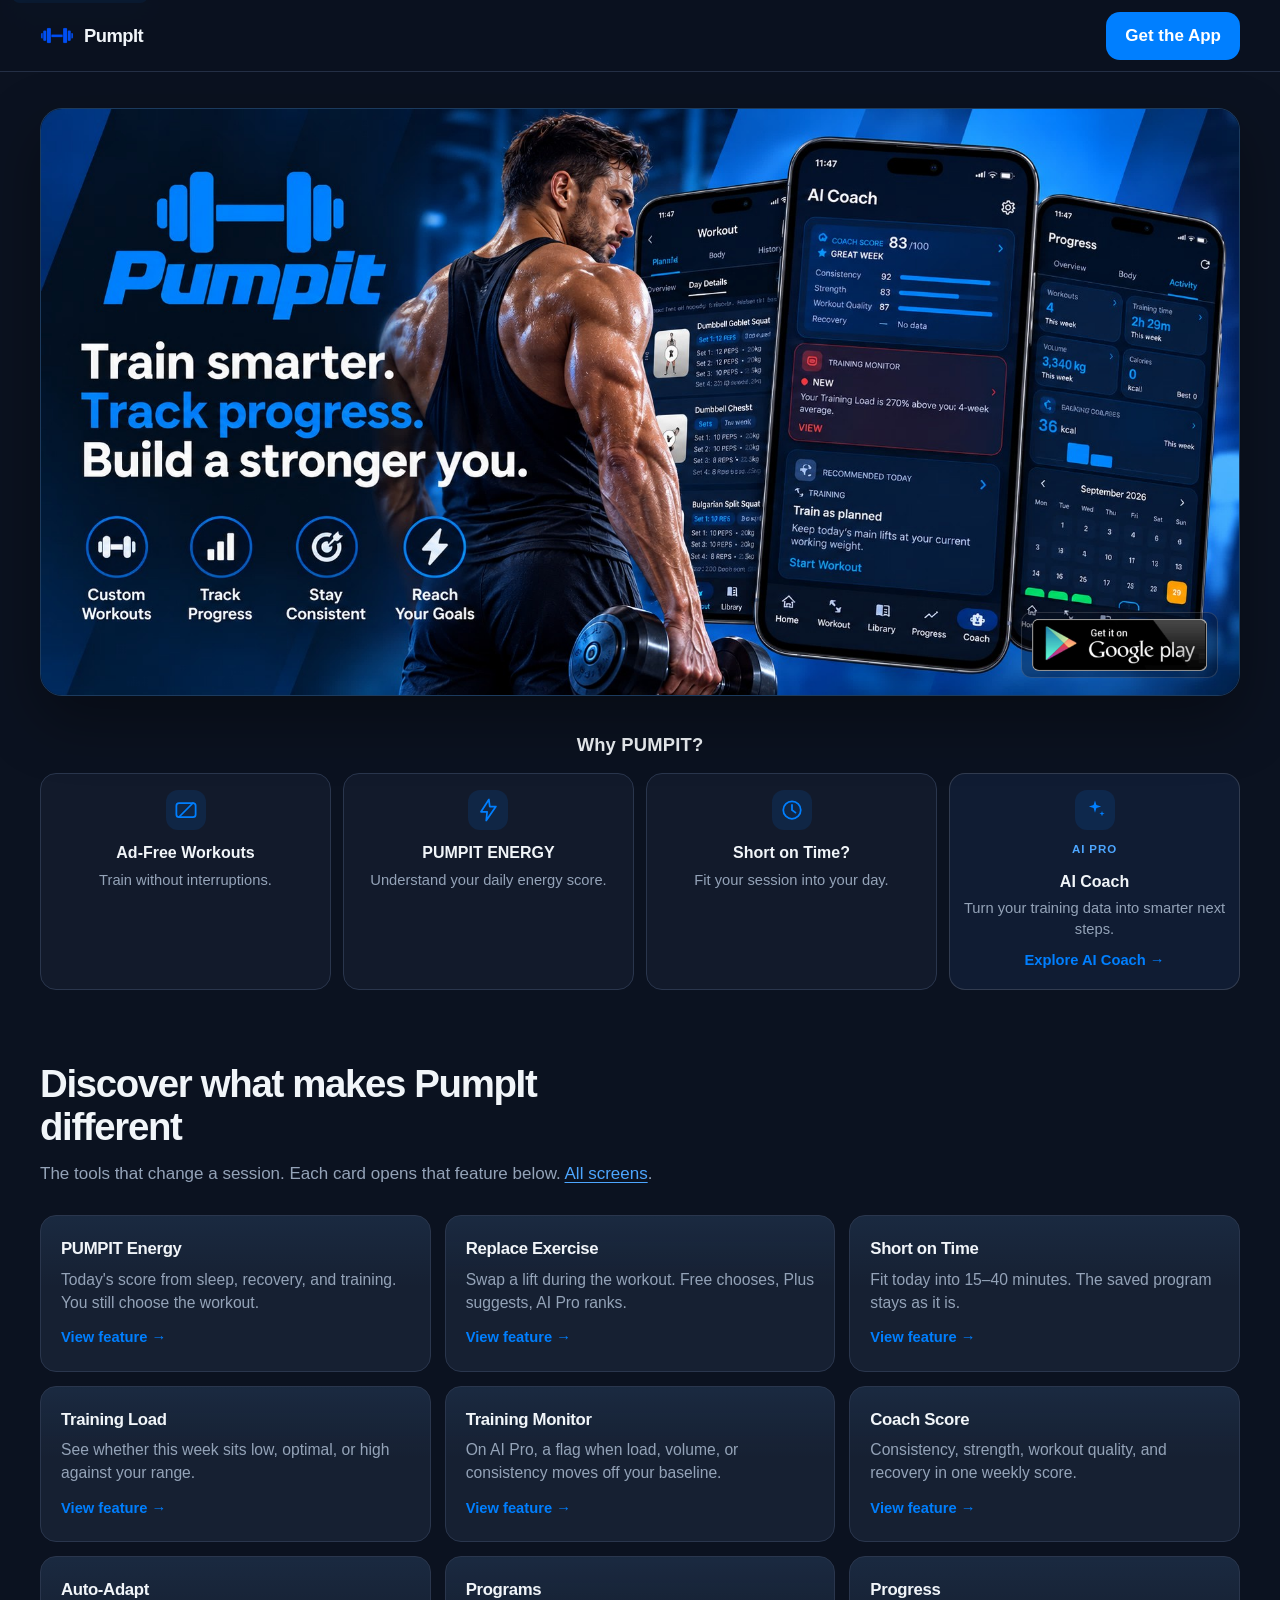
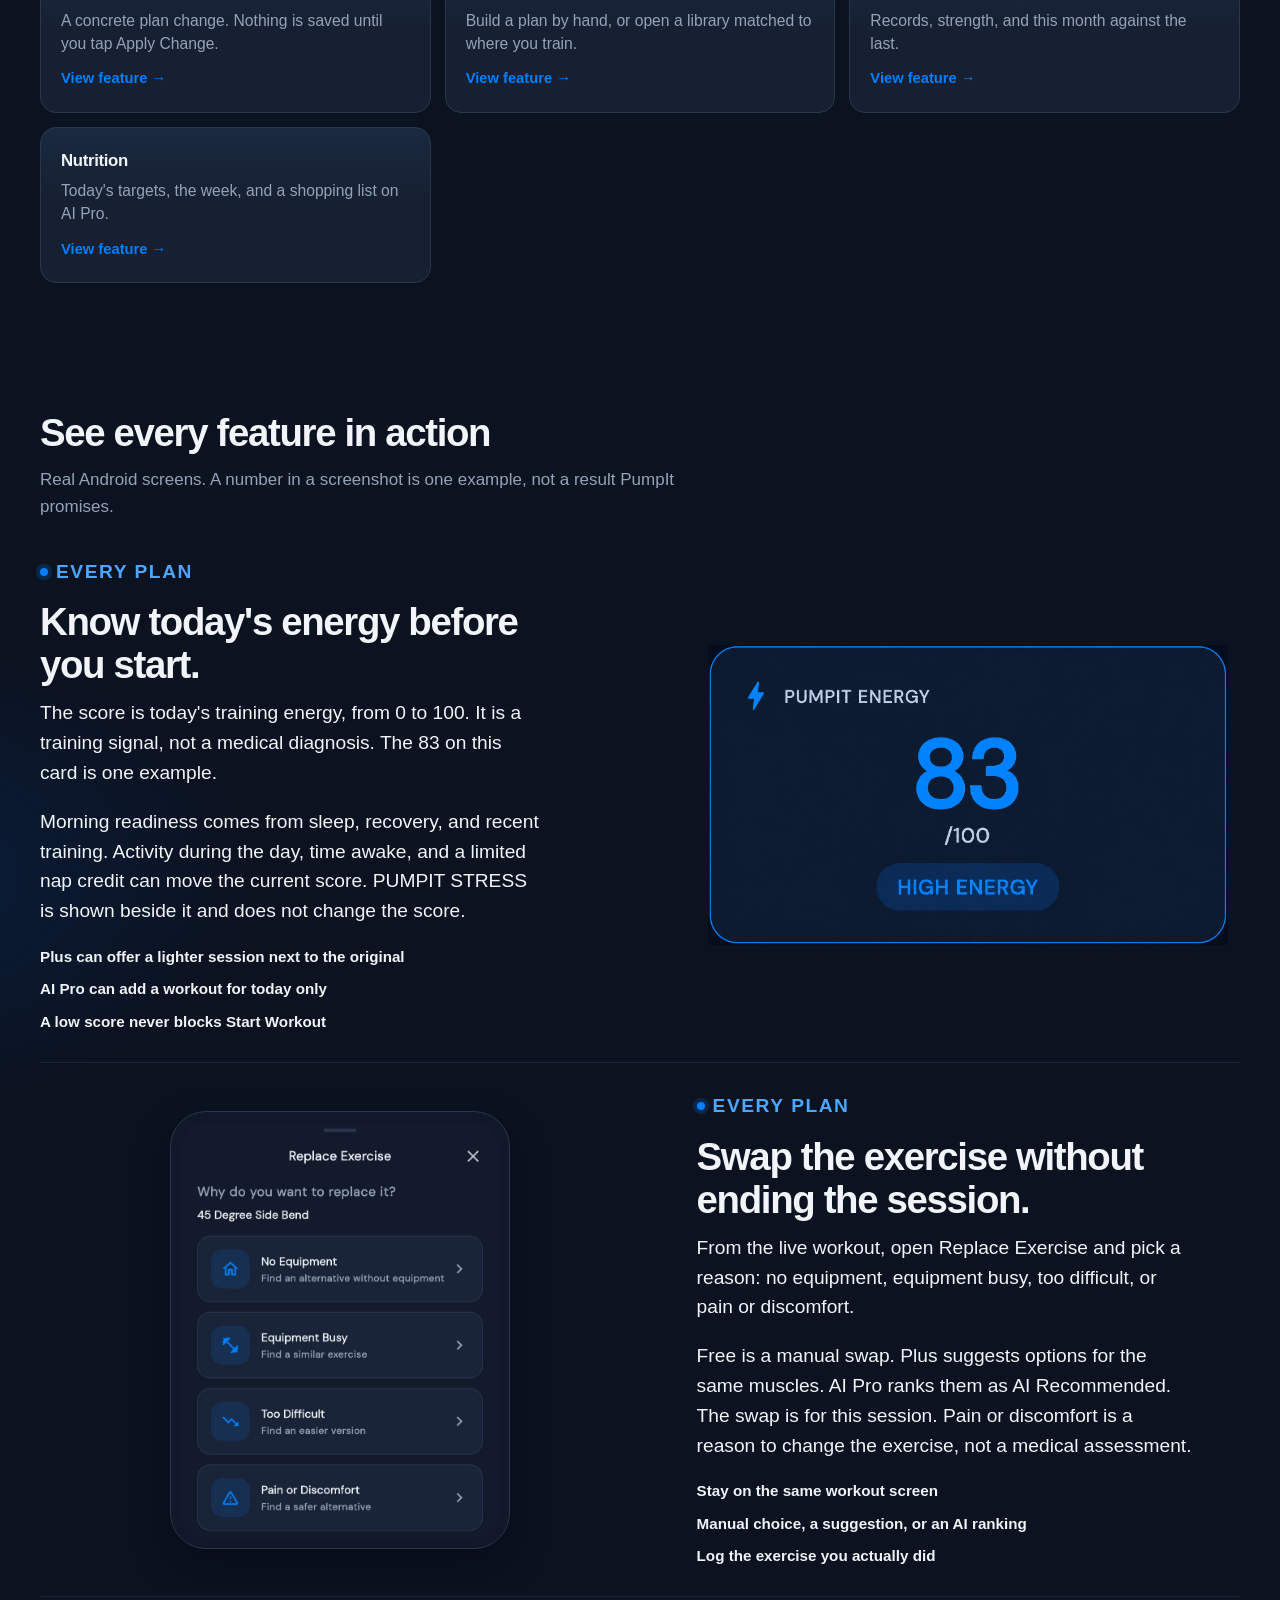
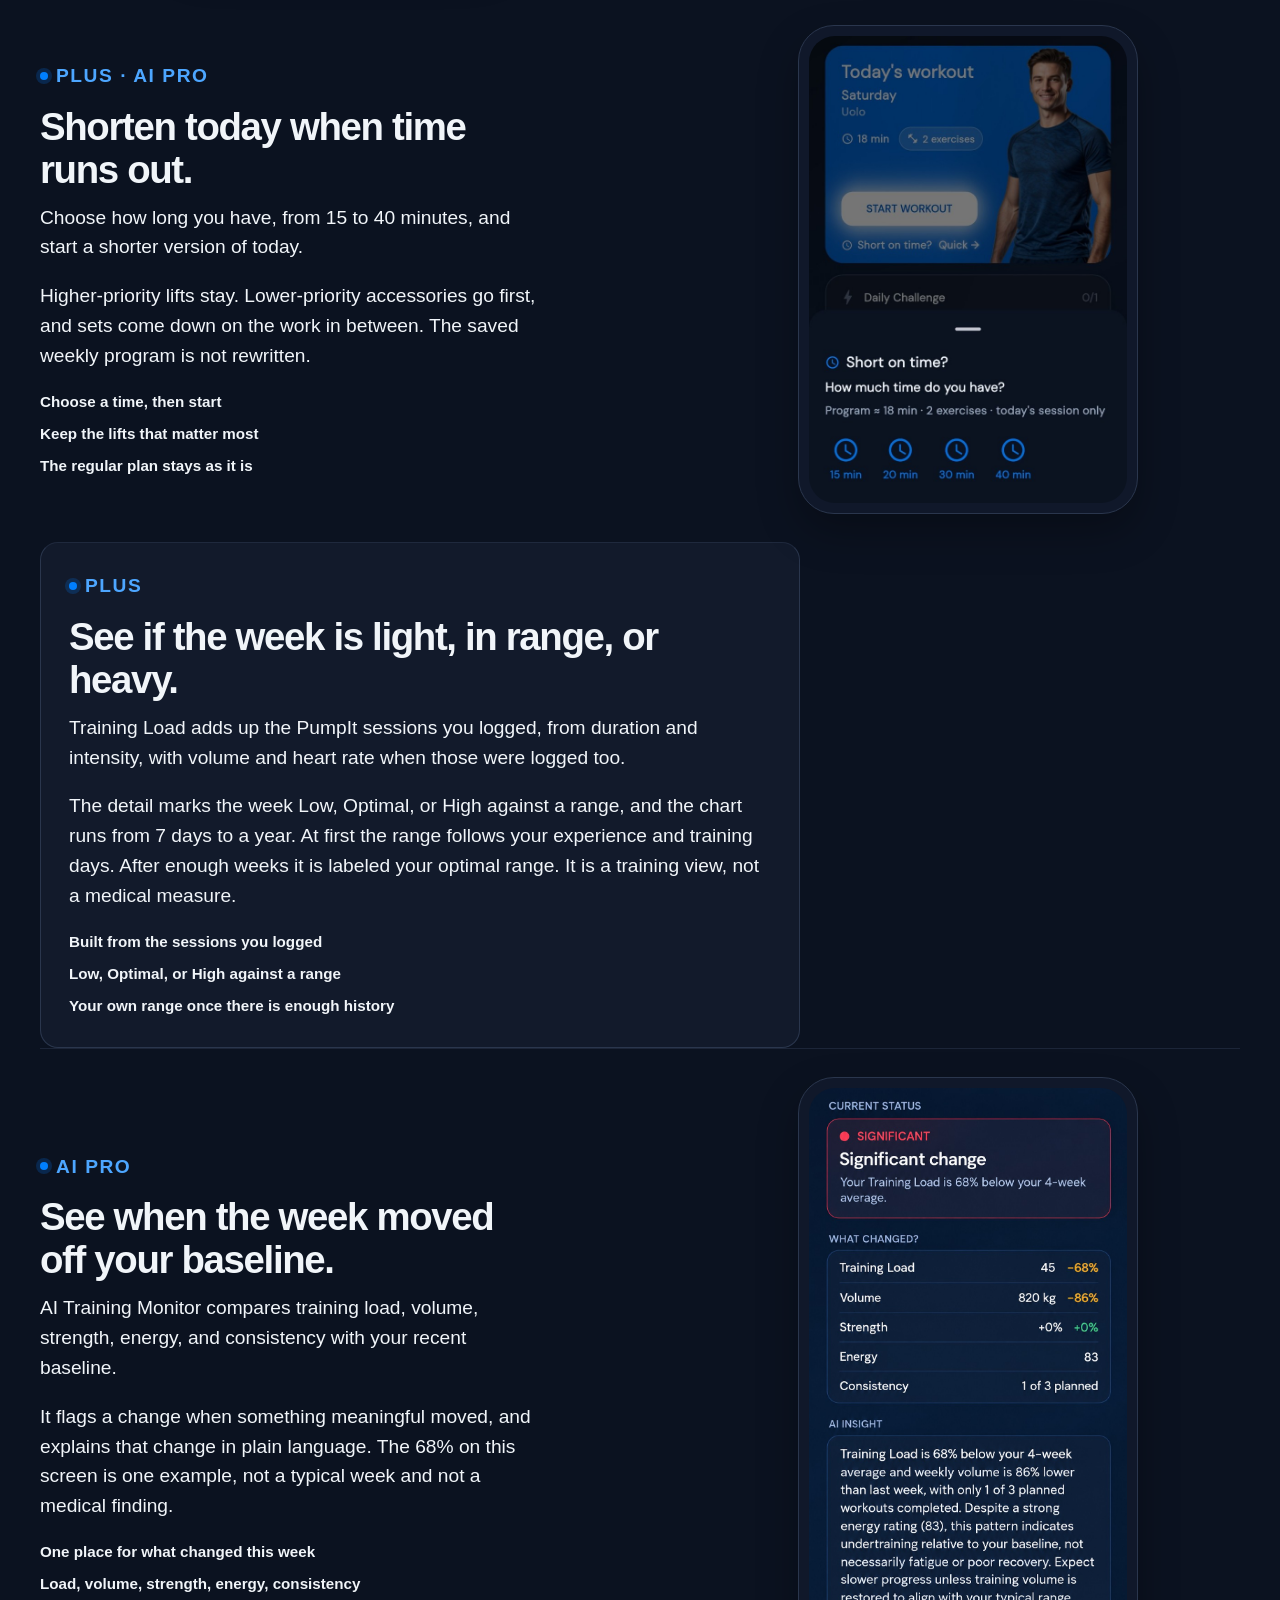
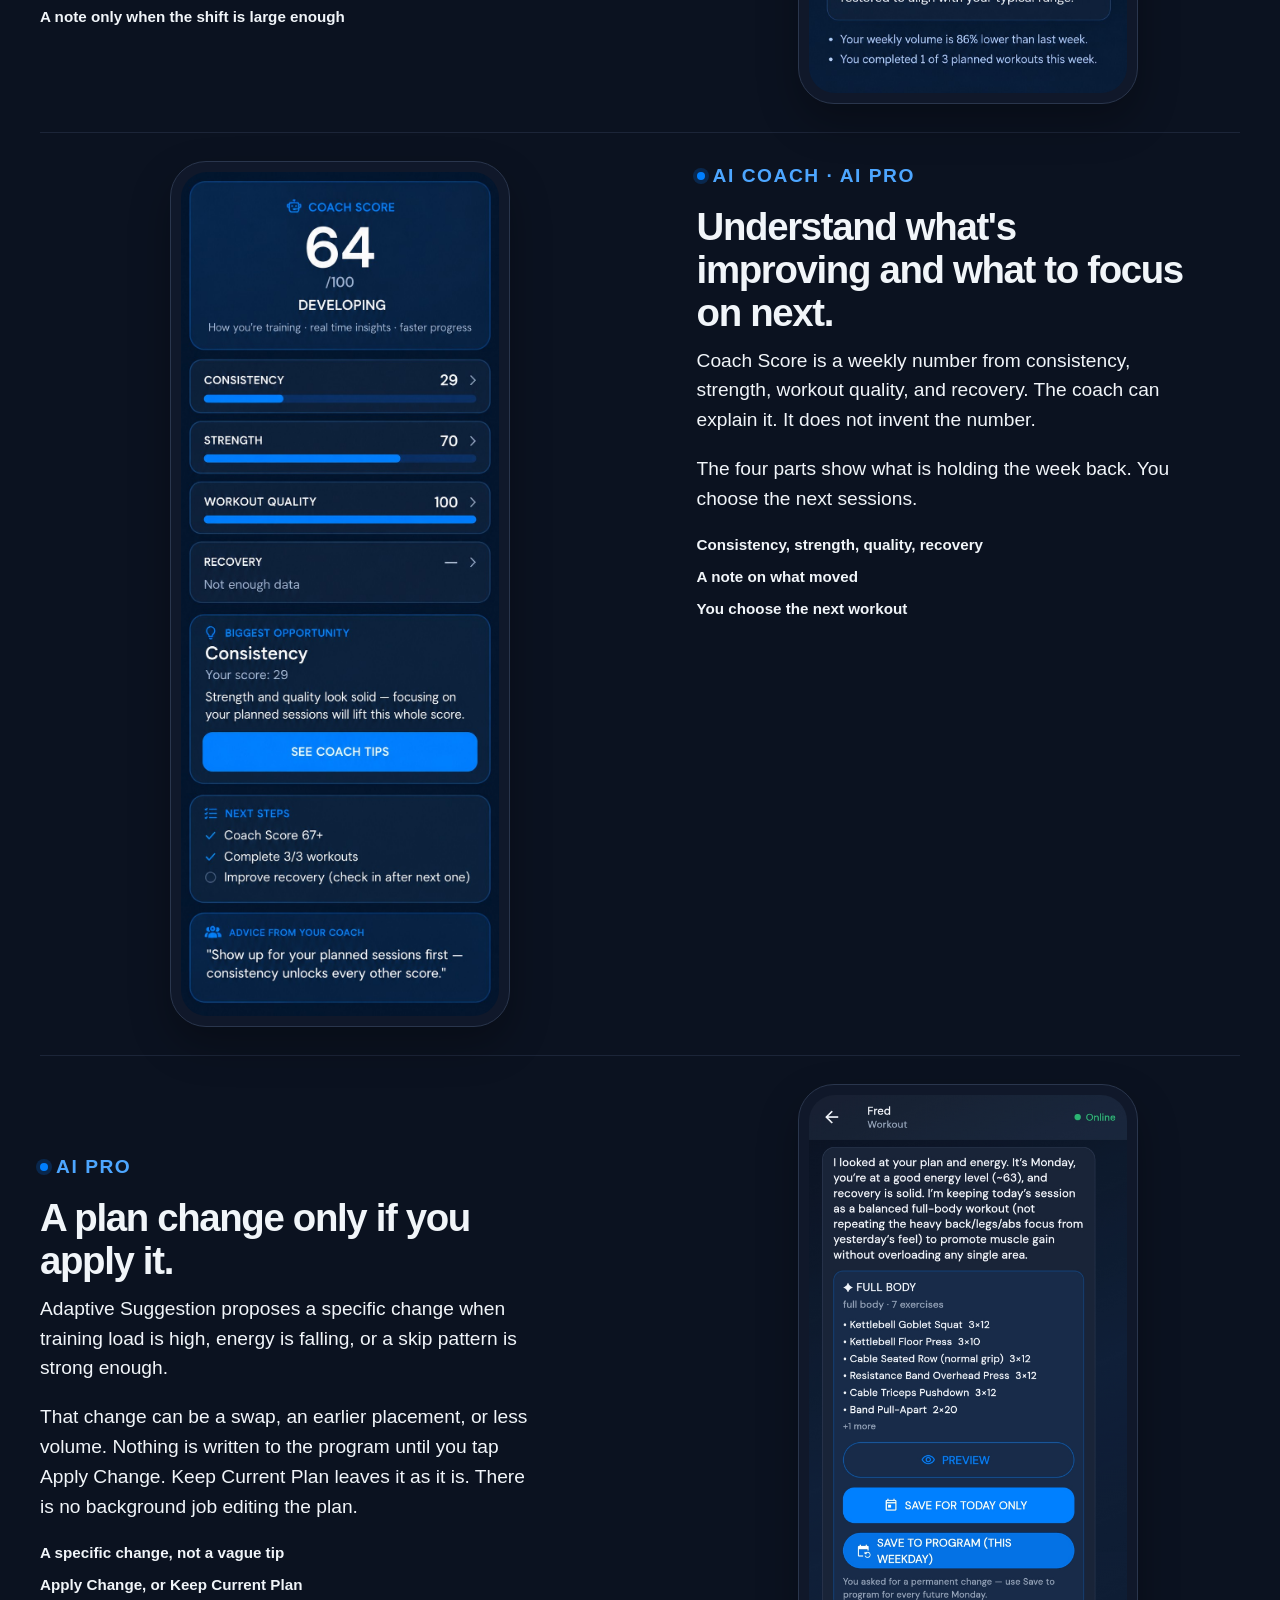
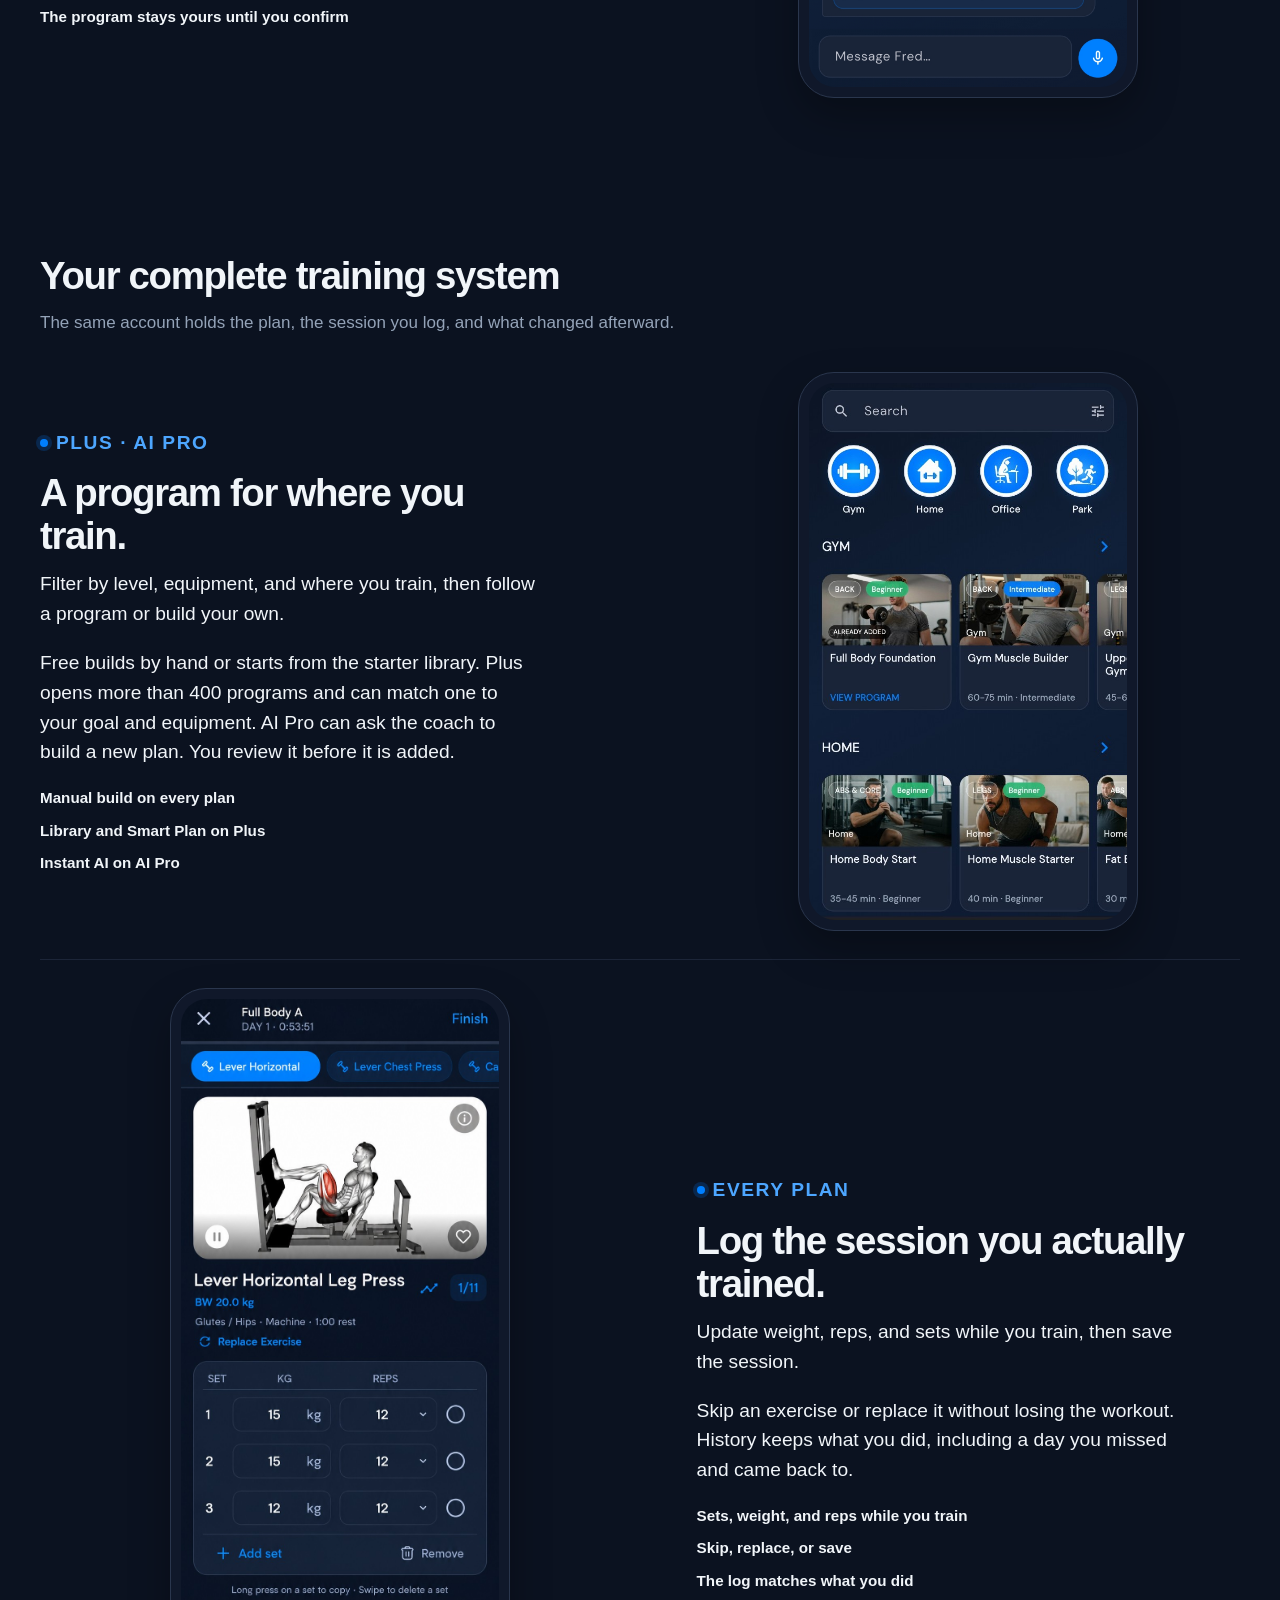
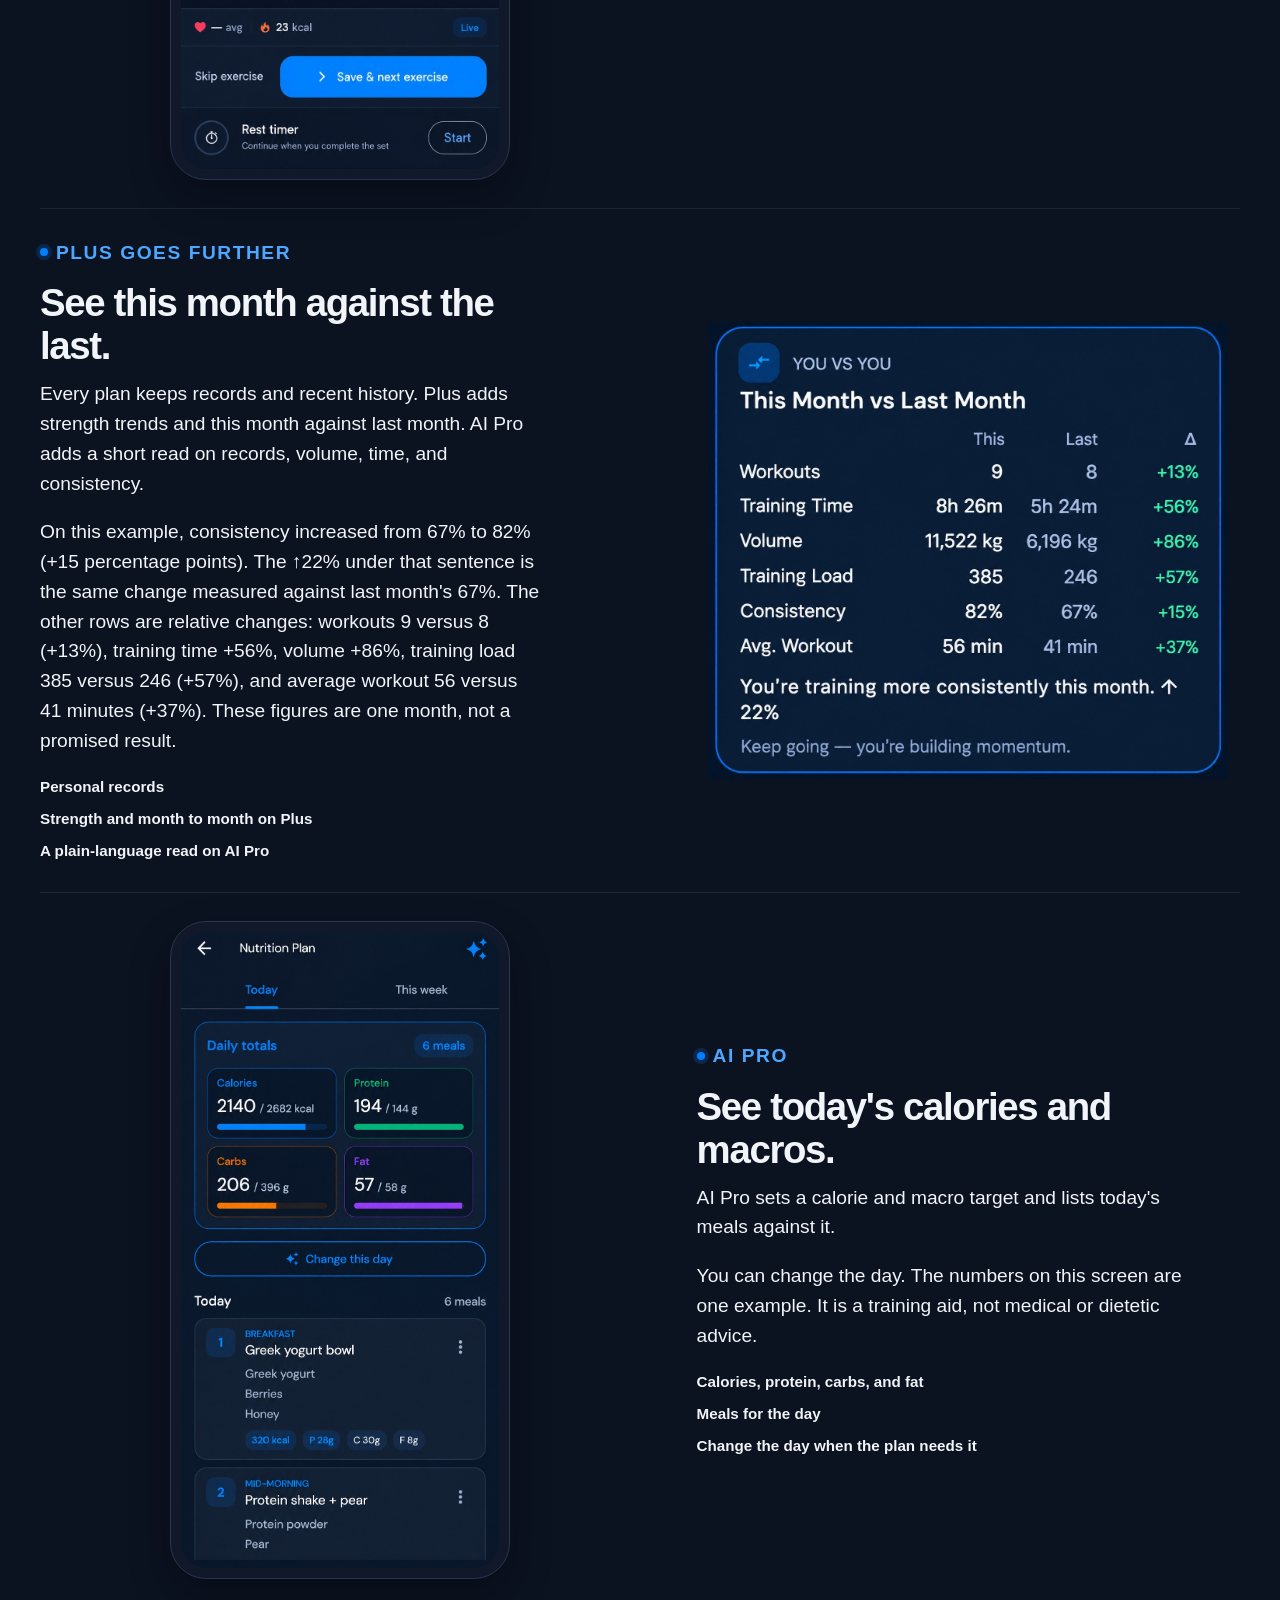
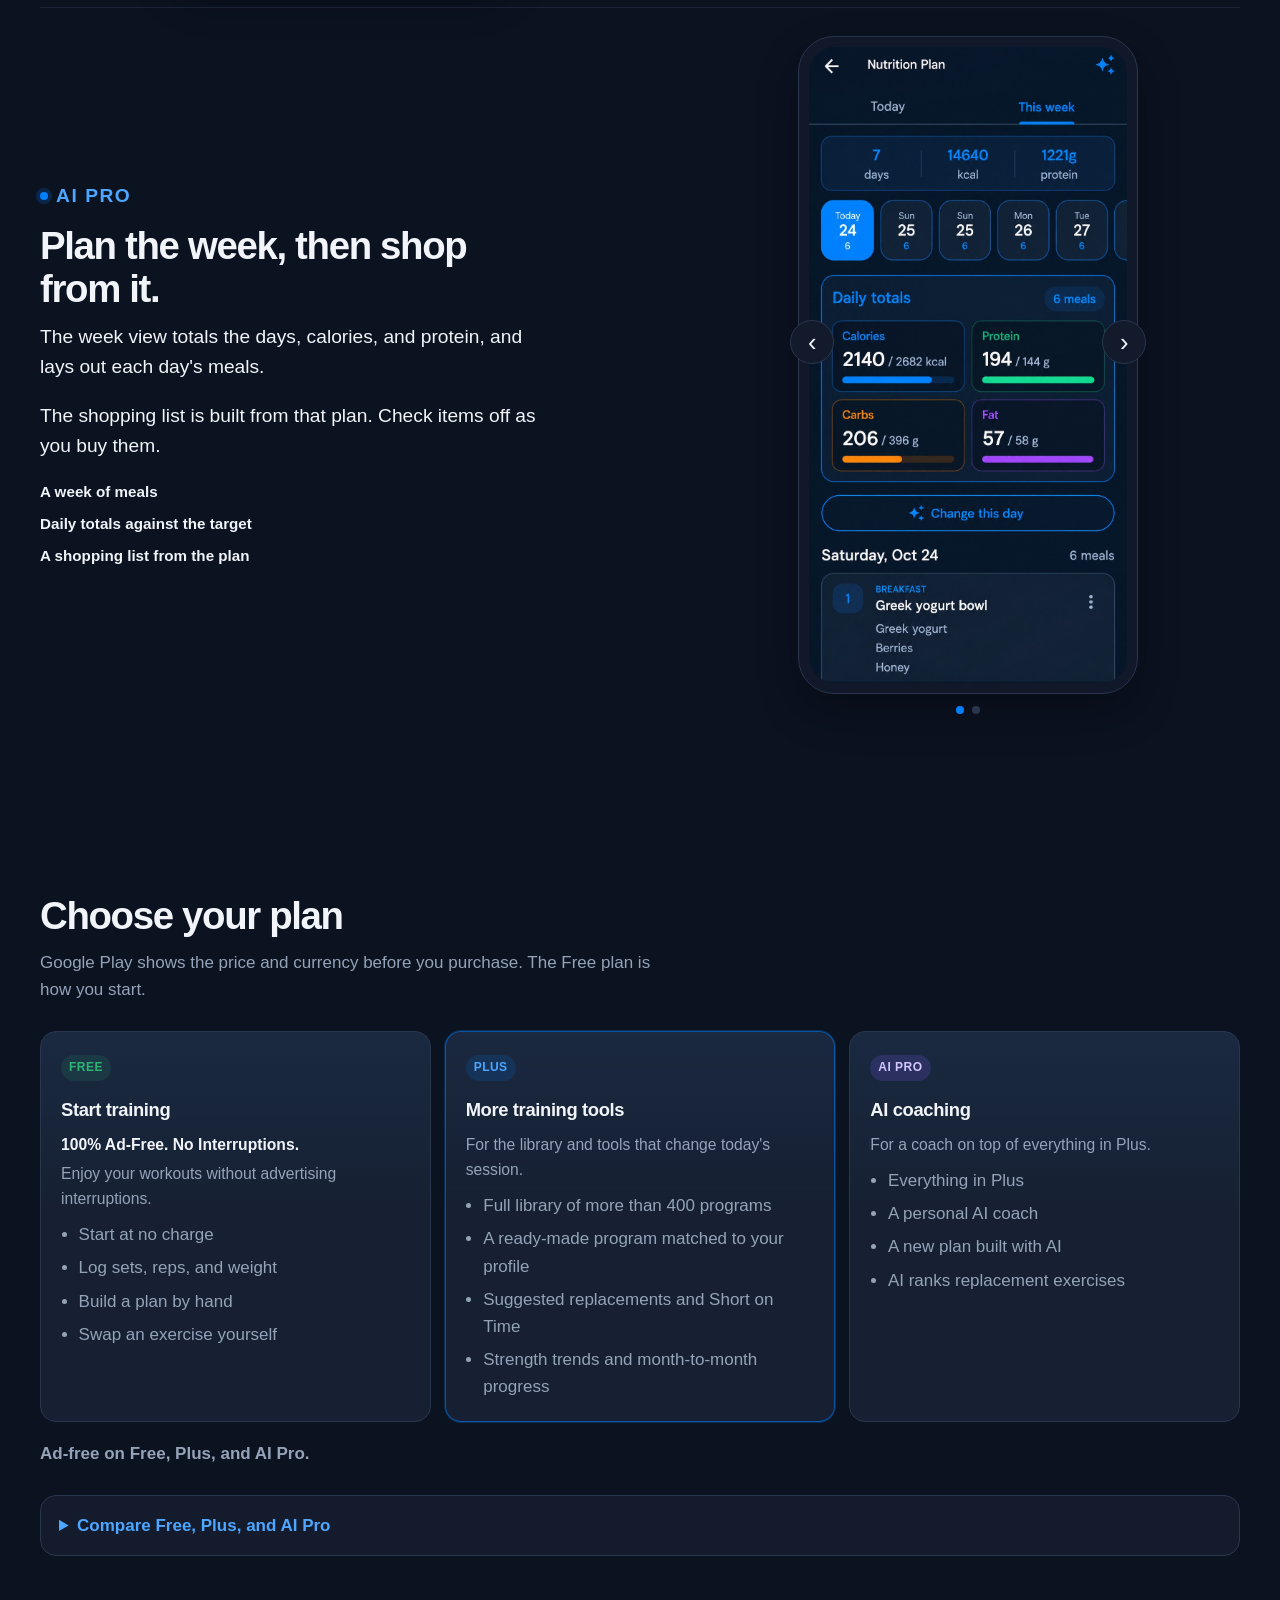
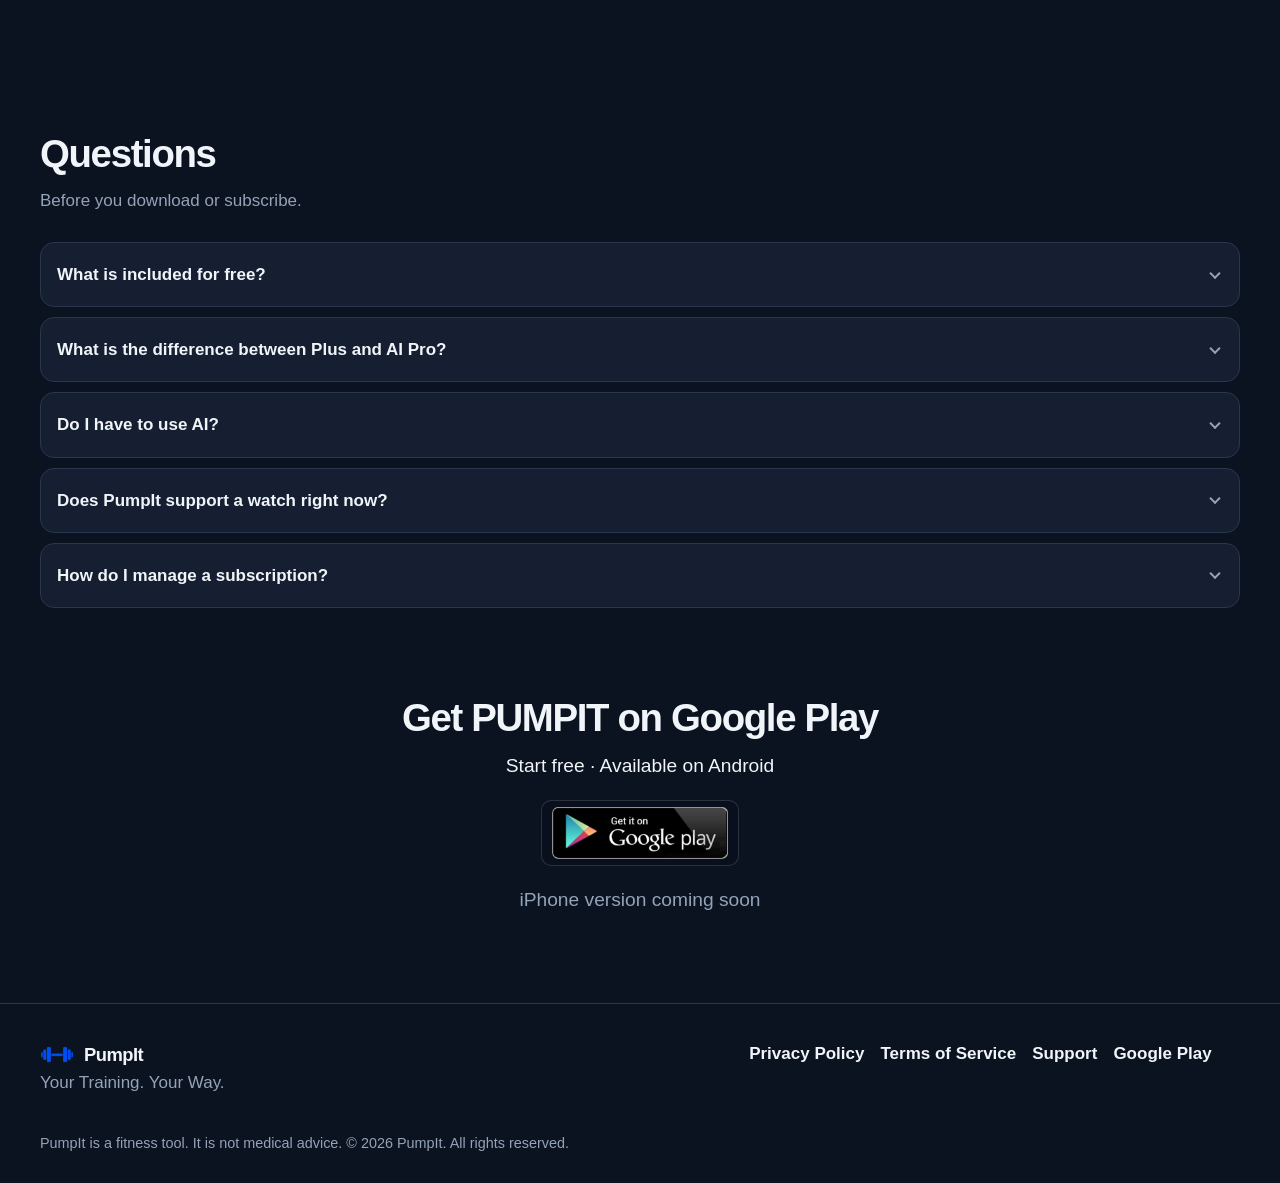
==== commit 7dc9b255: "newV" ====
--- a/index.html
+++ b/index.html
@@ -230,7 +230,7 @@
           </div>
         </article>
 
-        <article class="band" id="ai-coach">
+        <article class="band flip" id="ai-coach">
           <div class="band-copy">
             <p class="eyebrow">AI Coach · AI Pro</p>
             <h2>Understand what's improving and what to focus on next.</h2>
@@ -247,7 +247,7 @@
           </div>
         </article>
 
-        <article class="band band-note" id="adapt">
+        <article class="band" id="adapt">
           <div class="band-copy">
             <p class="eyebrow">AI Pro</p>
             <h2>A plan change only if you apply it.</h2>
@@ -258,6 +258,9 @@
               <li>Apply Change, or Keep Current Plan</li>
               <li>The program stays yours until you confirm</li>
             </ul>
+          </div>
+          <div class="shot-phone">
+            <img src="assets/shots/change_workout.jpg" width="1080" height="2012" alt="Adaptive Suggestion showing a proposed plan change with Apply Change and Keep Current Plan." decoding="async">
           </div>
         </article>
       </div>
@@ -272,7 +275,7 @@
 
         <article class="band" id="programs">
           <div class="band-copy">
-            <p class="eyebrow">Plans</p>
+            <p class="eyebrow">Plus · AI Pro</p>
             <h2>A program for where you train.</h2>
             <p>Filter by level, equipment, and where you train, then follow a program or build your own.</p>
             <p>Free builds by hand or starts from the starter library. Plus opens more than 400 programs and can match one to your goal and equipment. AI Pro can ask the coach to build a new plan. You review it before it is added.</p>
@@ -316,7 +319,7 @@
               <li>A plain-language read on AI Pro</li>
             </ul>
           </div>
-          <div class="shot-panel">
+          <div class="shot-wide">
             <img src="assets/shots/you-vs-you.jpg" width="1024" height="903" alt="This month compared with last month." decoding="async">
           </div>
         </article>
@@ -698,11 +701,7 @@
           </a>
         </p>
         <p class="hero-soon">iPhone version coming soon</p>
-        <p class="cta-links">
-          <a href="support/index.html">Support</a>
-          <a href="privacy/index.html">Privacy Policy</a>
-          <a href="terms/index.html">Terms of Service</a>
-        </p>
+        
       </div>
     </section>
   </main>
--- a/css/styles.css
+++ b/css/styles.css
@@ -1793,6 +1793,10 @@
   max-width: 500px;
 }
 
+#ai-coach.band {
+  align-items: start;
+}
+
 .band-points {
   margin: 16px 0 0;
   padding: 0;
@@ -1839,24 +1843,6 @@
   display: block;
   width: 100%;
   height: auto;
-}
-
-.shot-panel {
-  width: min(520px, 100%);
-  margin-inline: auto;
-  padding: 10px;
-  box-sizing: border-box;
-  border-radius: 22px;
-  background: #10182a;
-  border: 1px solid var(--border);
-  box-shadow: 0 18px 40px rgba(0, 0, 0, 0.28);
-}
-
-.shot-panel img {
-  display: block;
-  width: 100%;
-  height: auto;
-  border-radius: 14px;
 }
 
 .band-note {
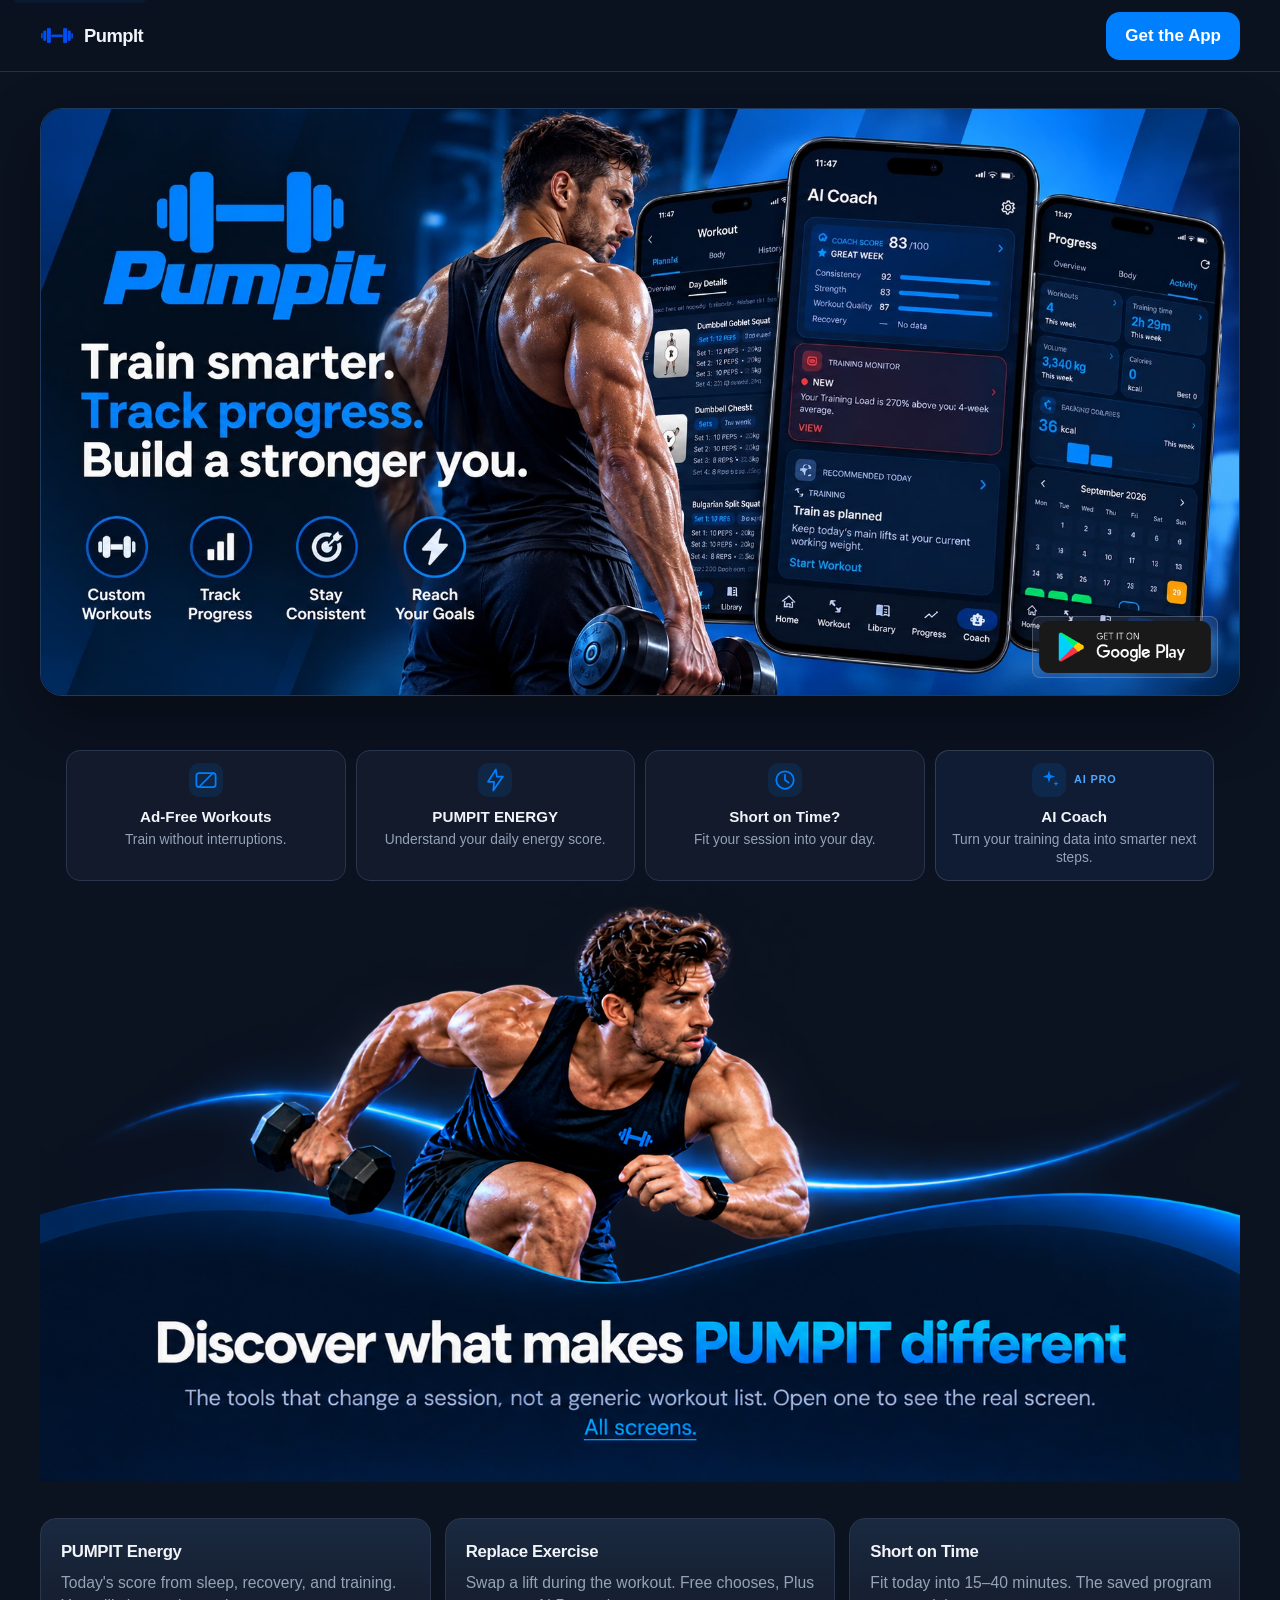
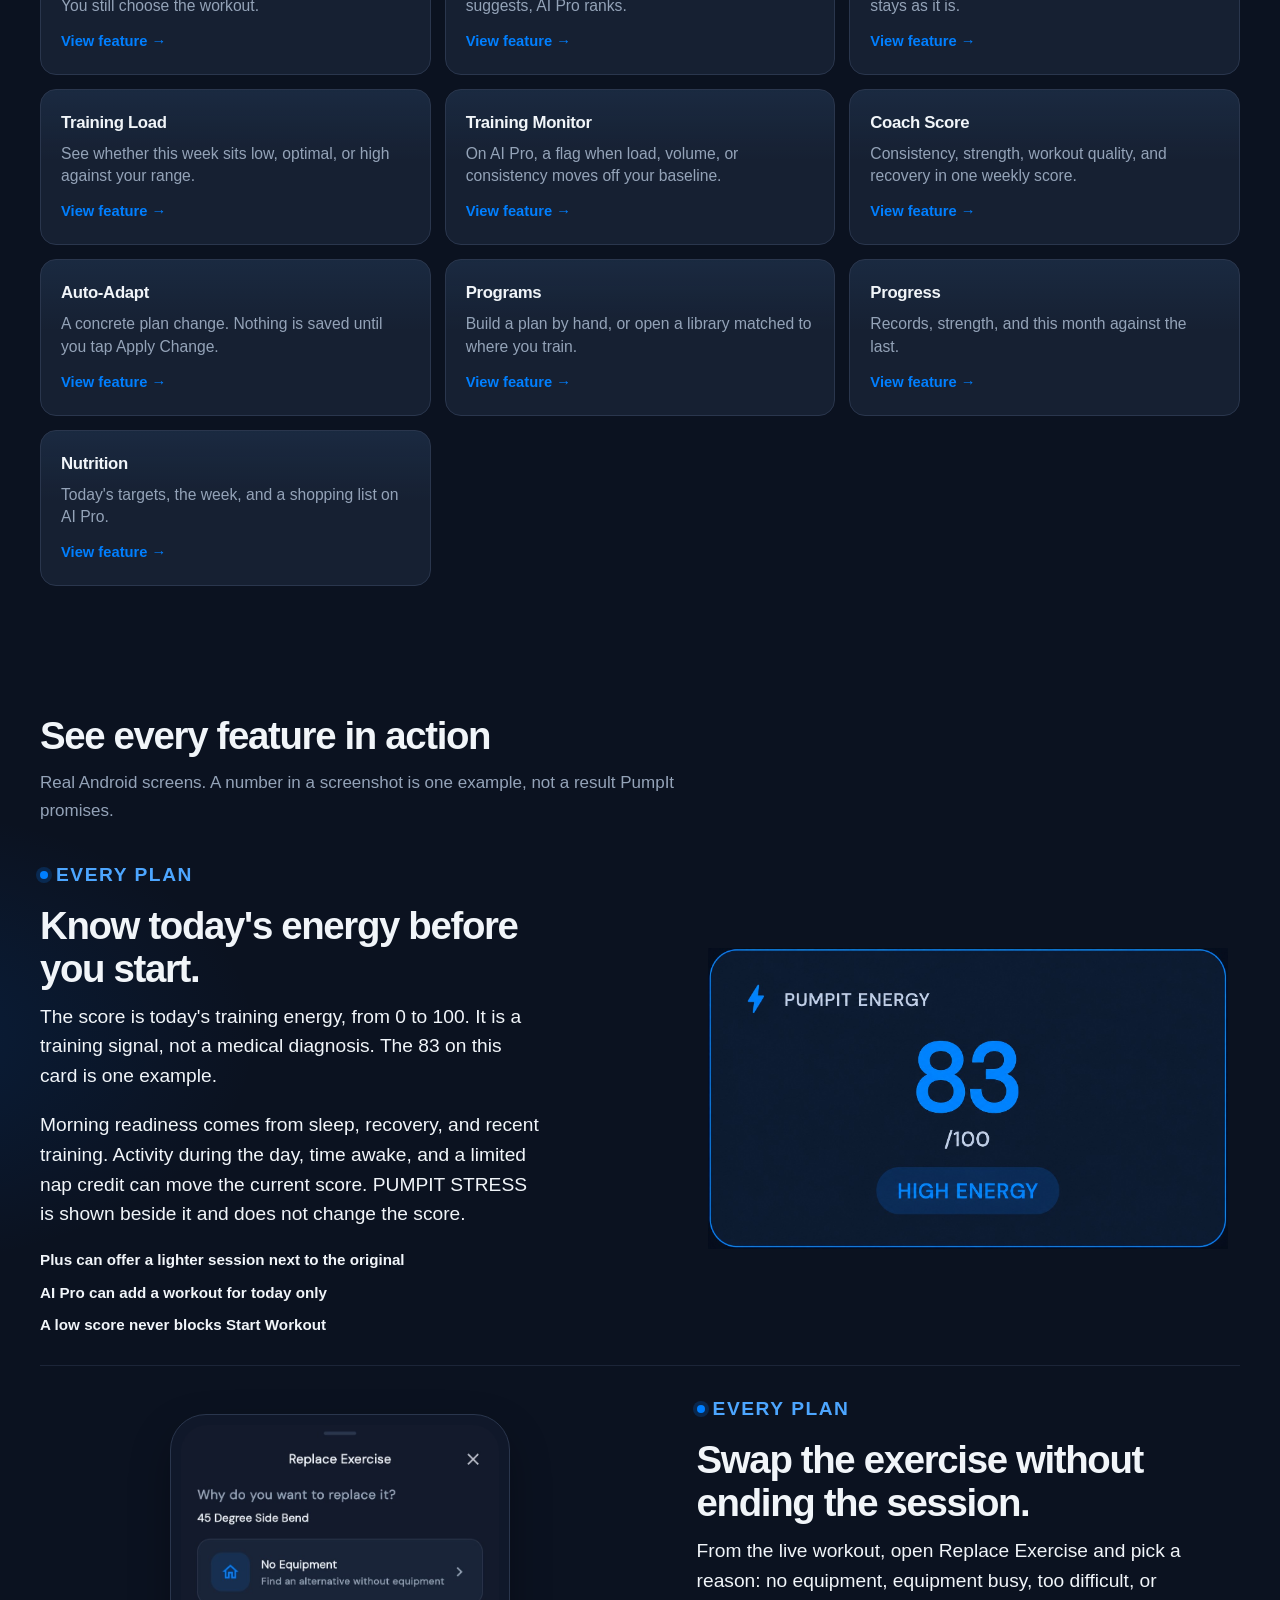
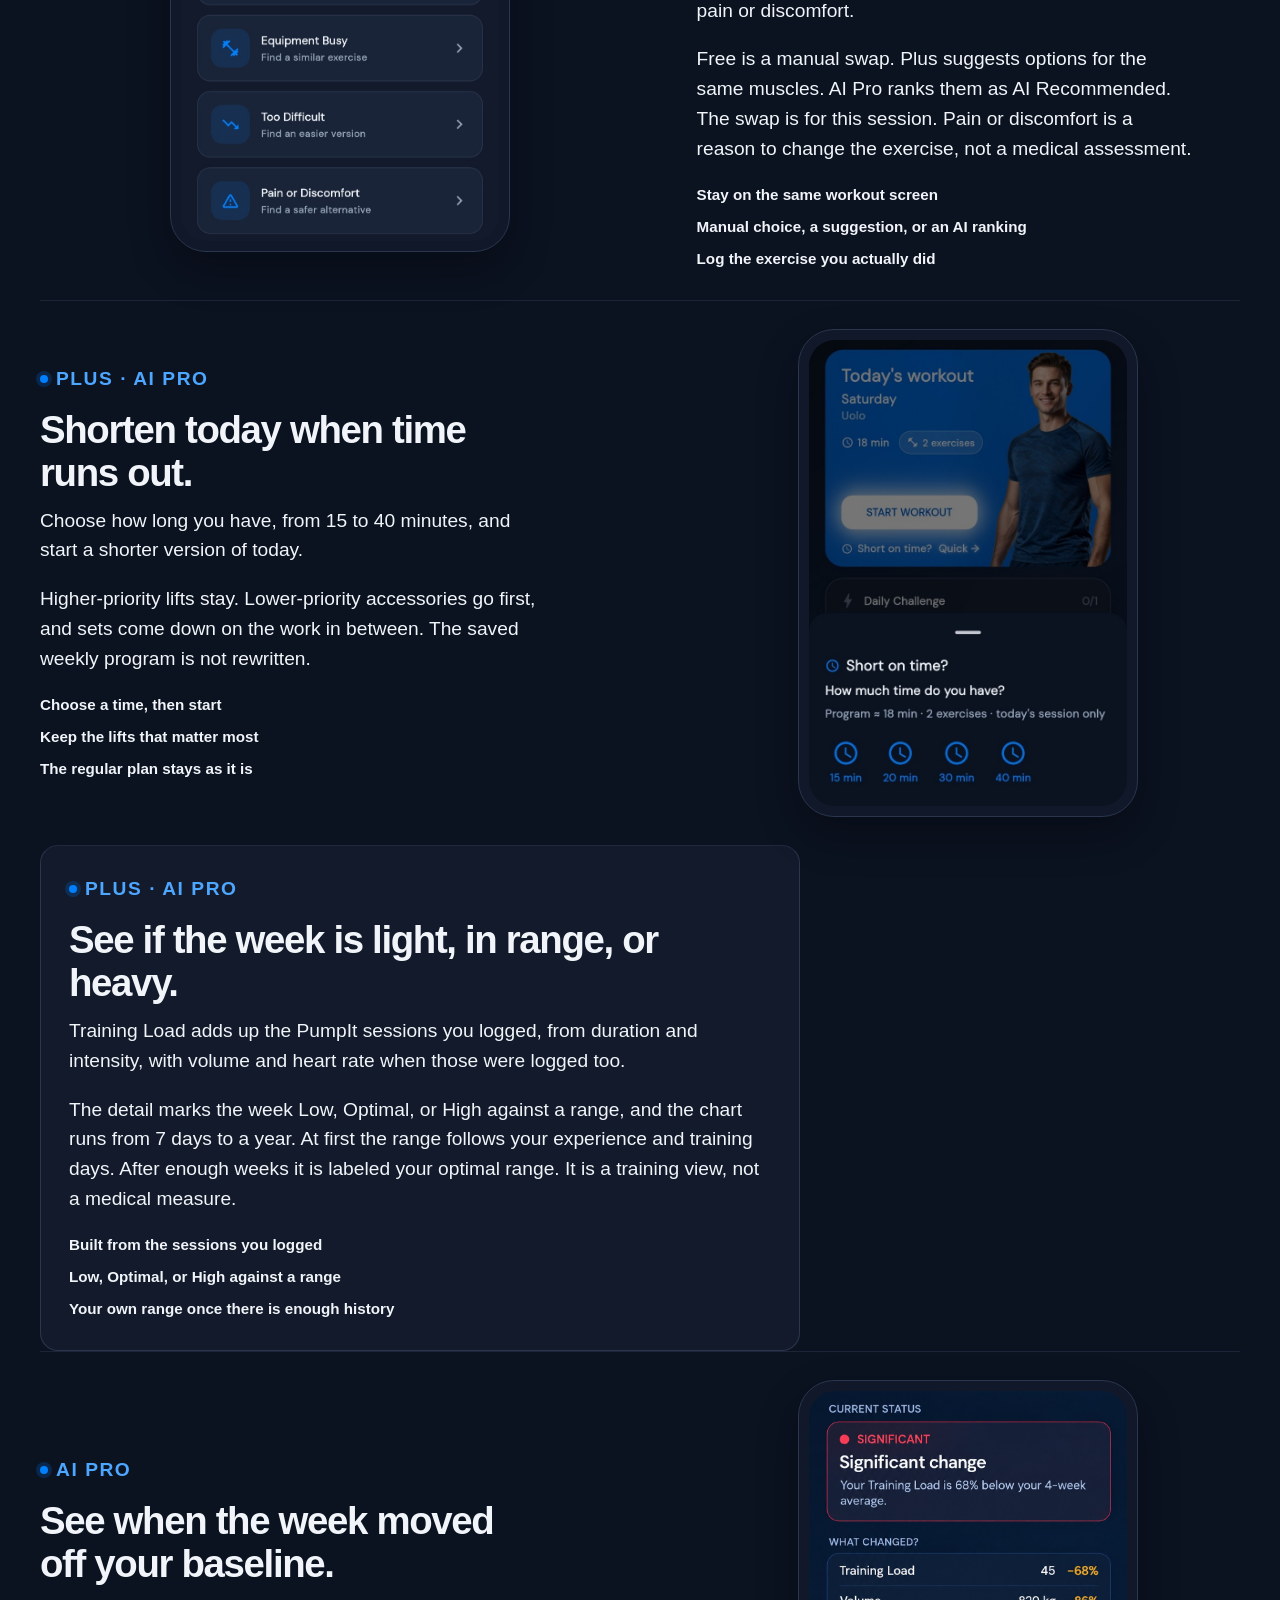
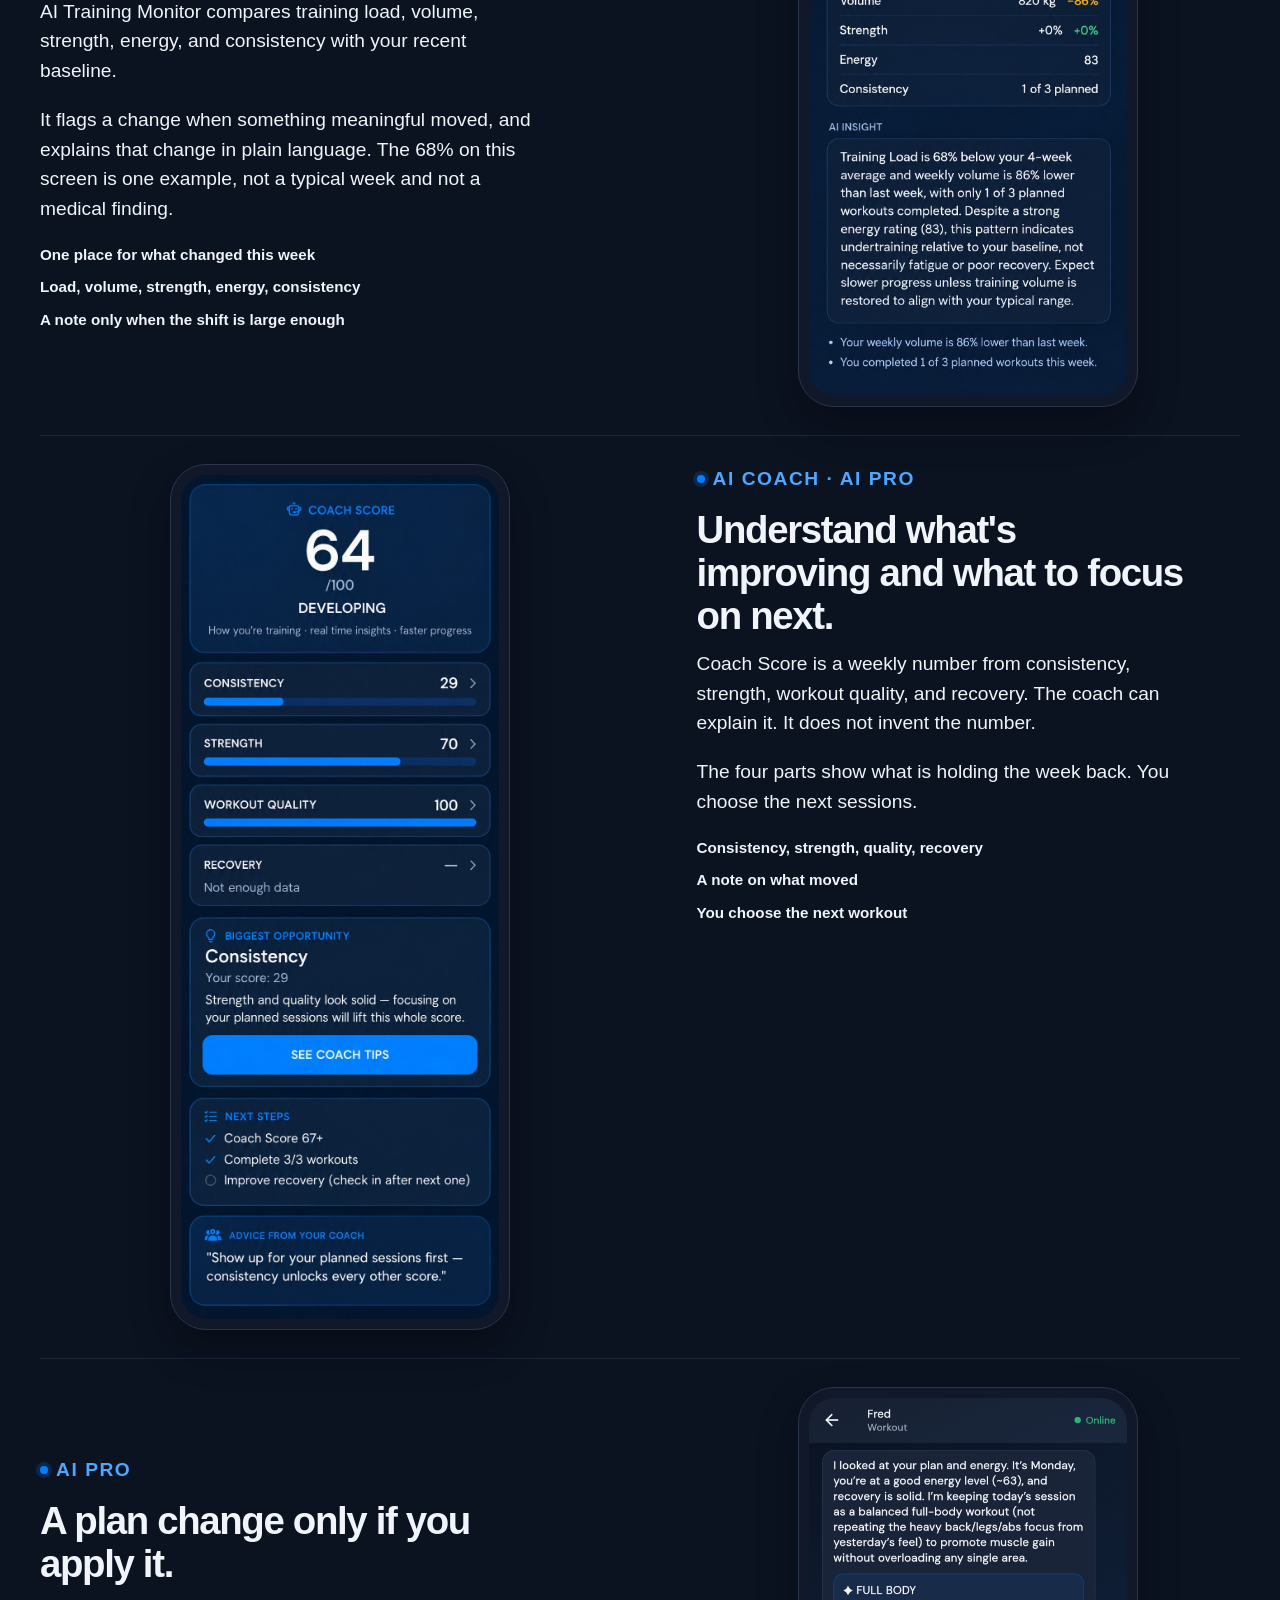
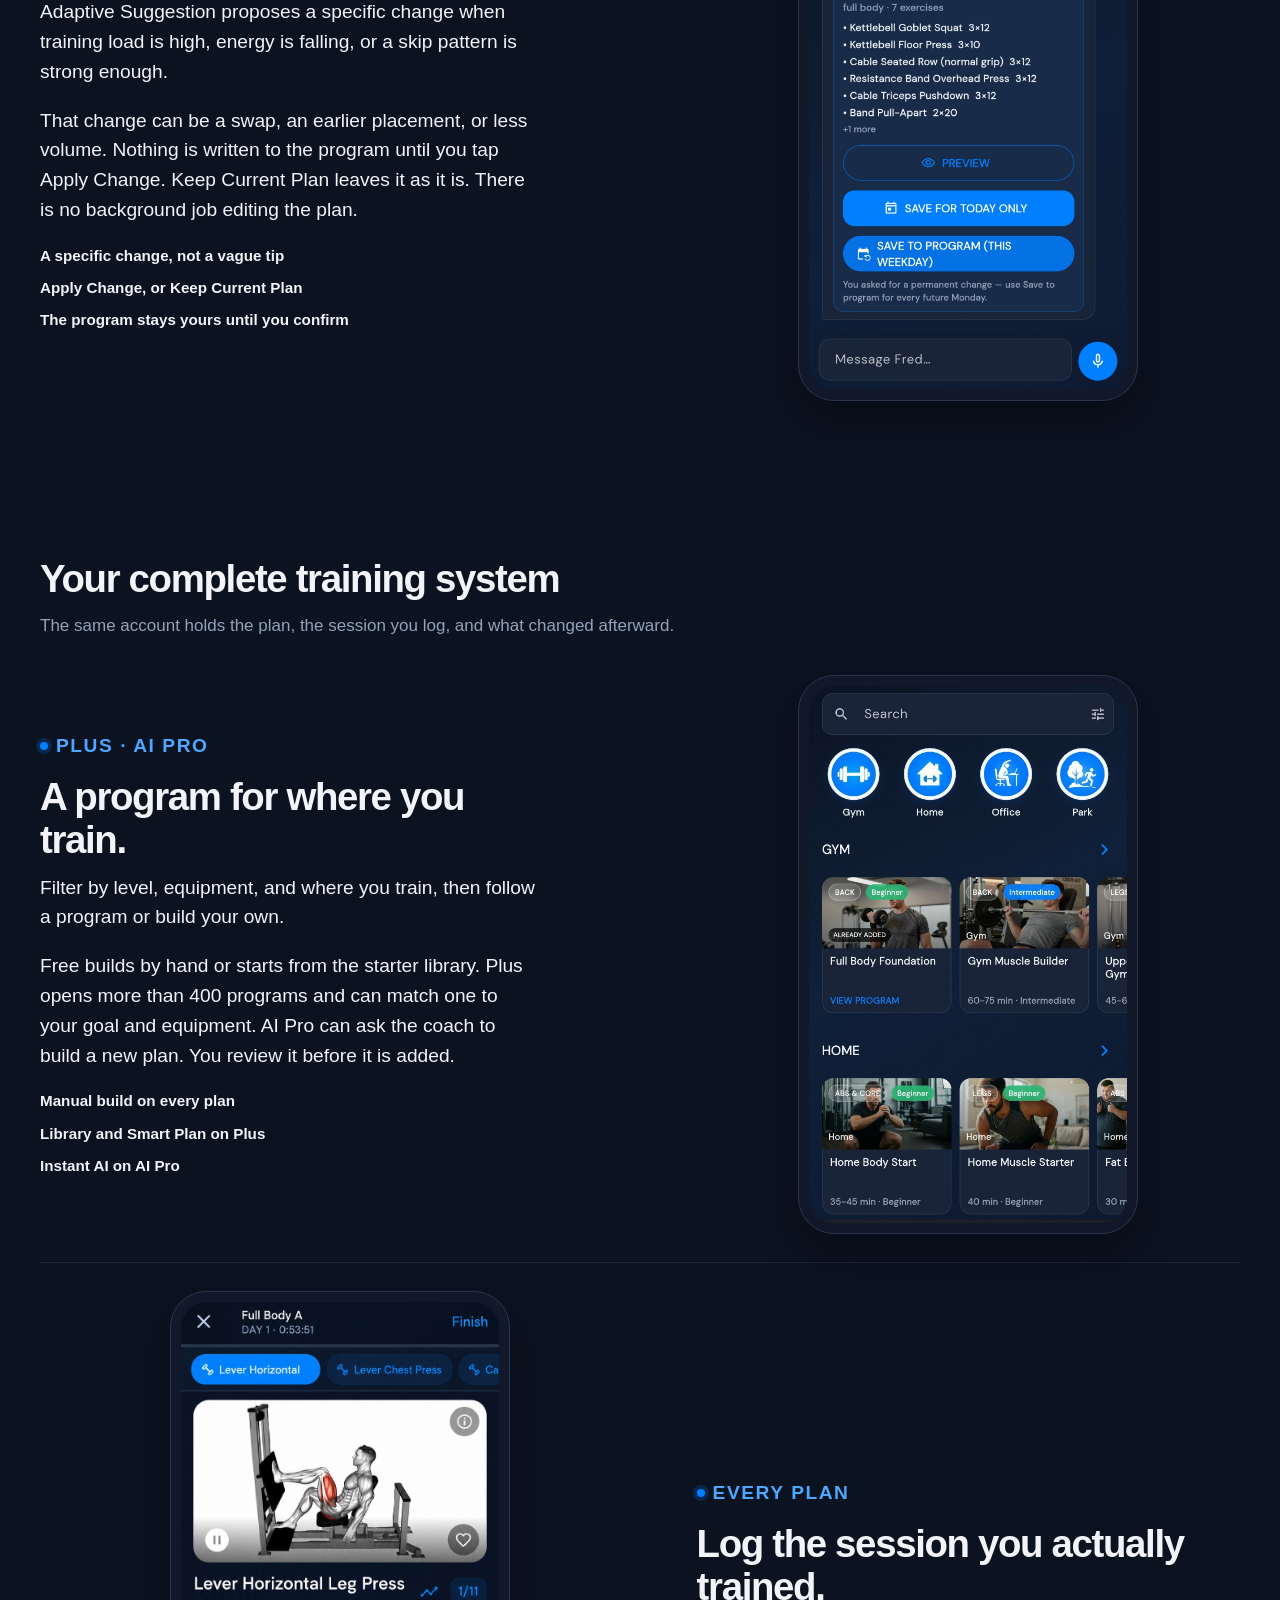
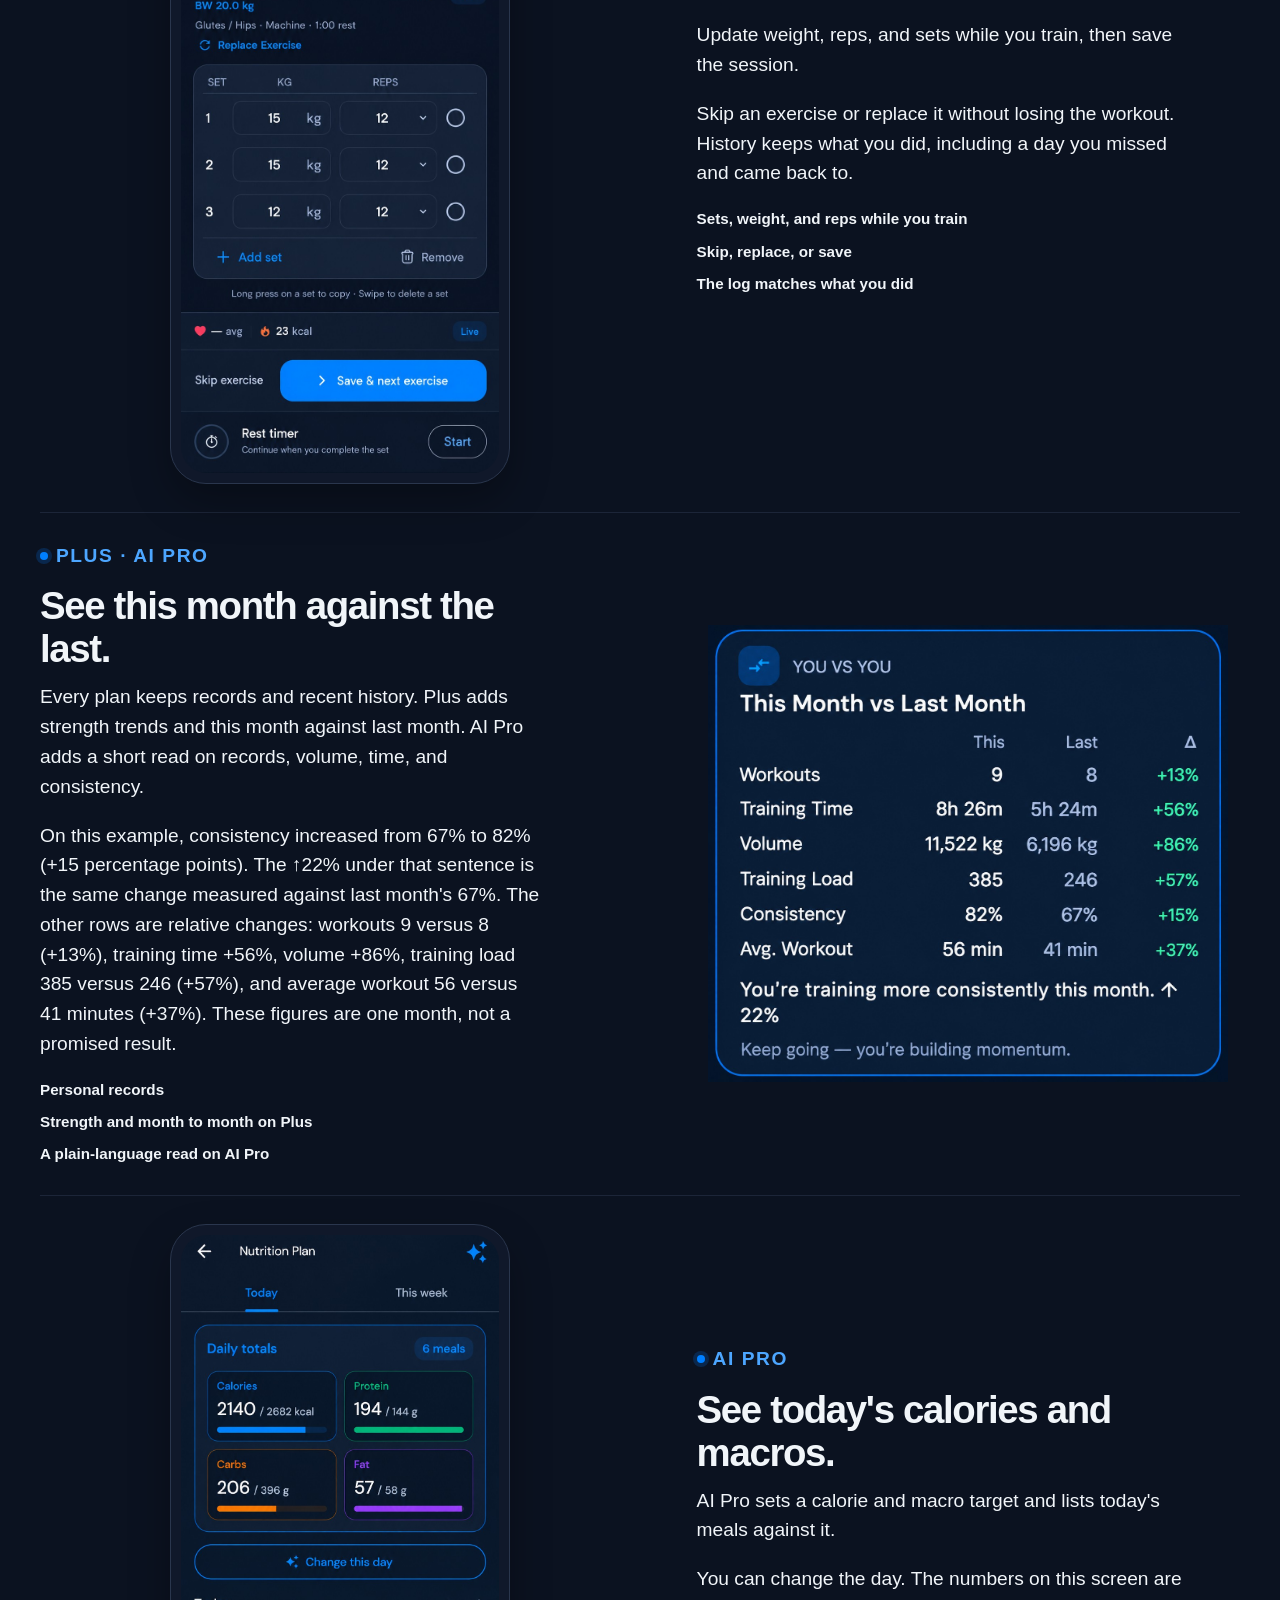
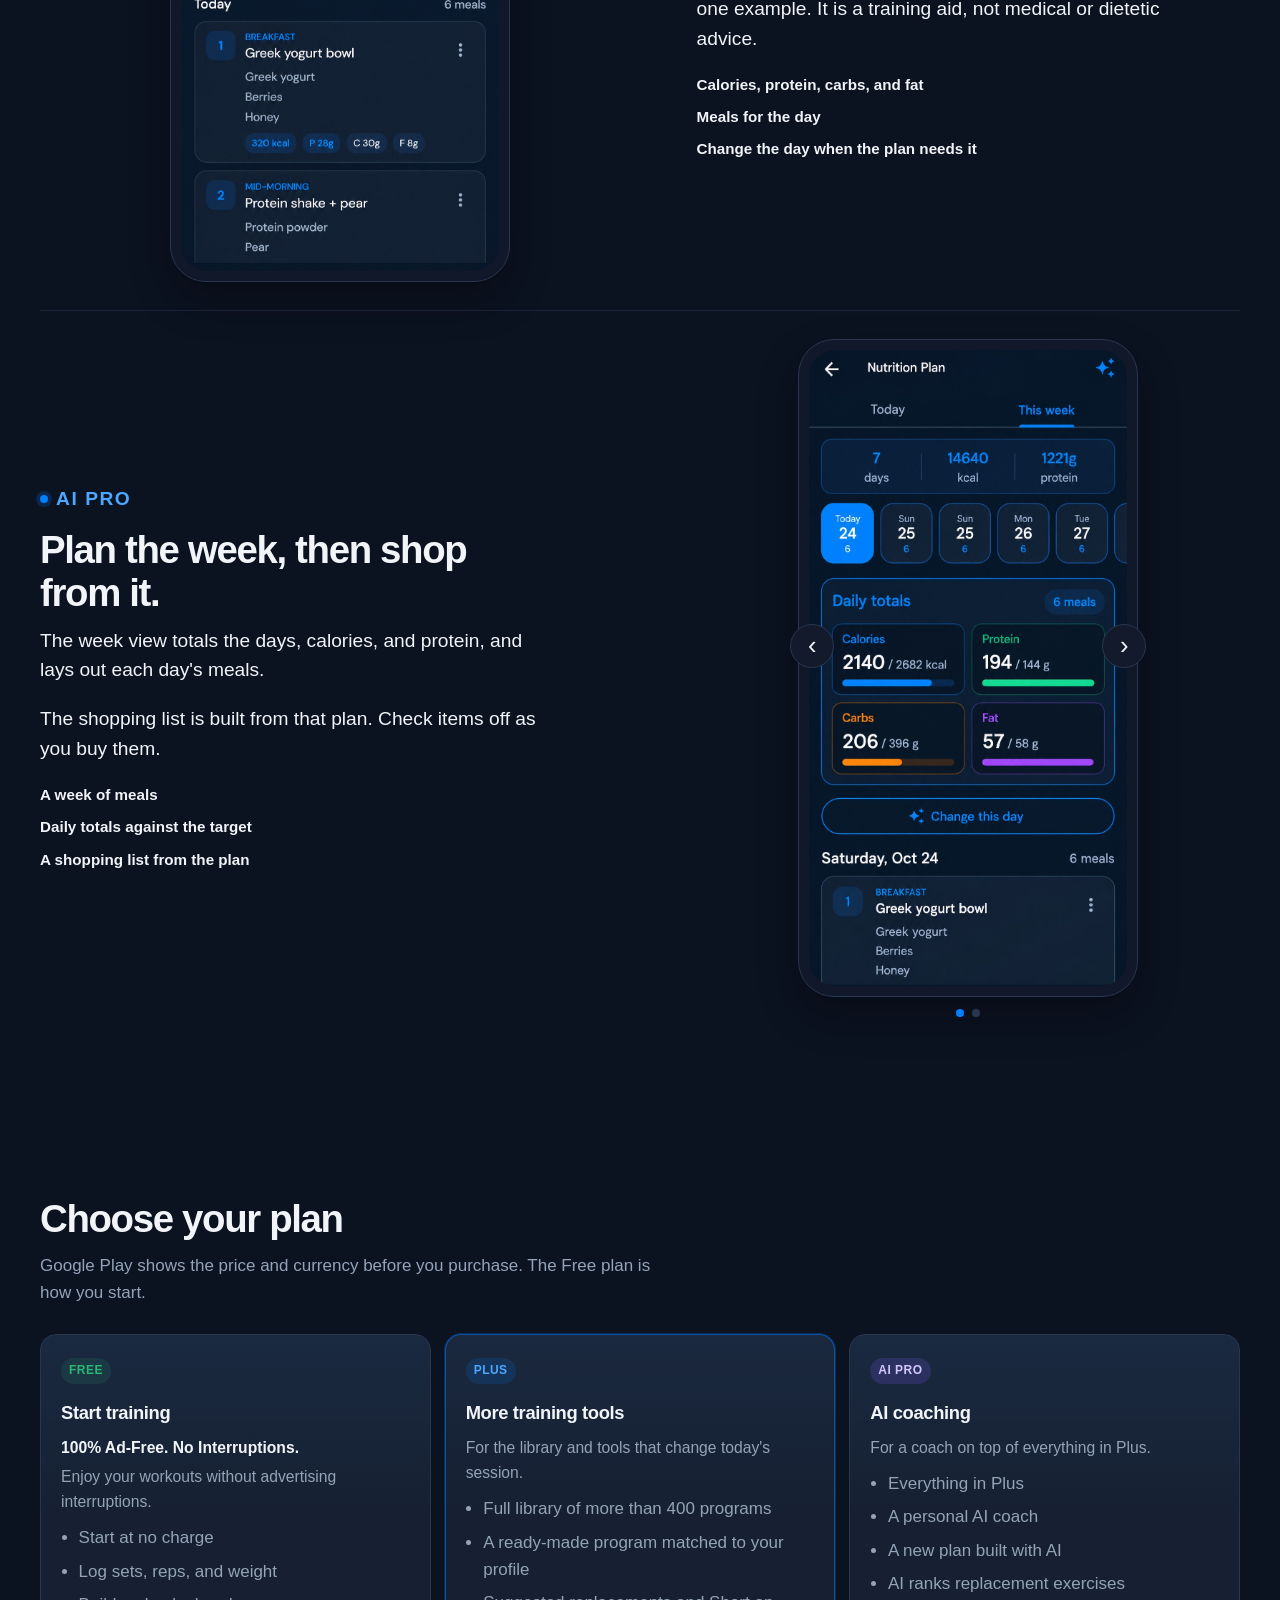
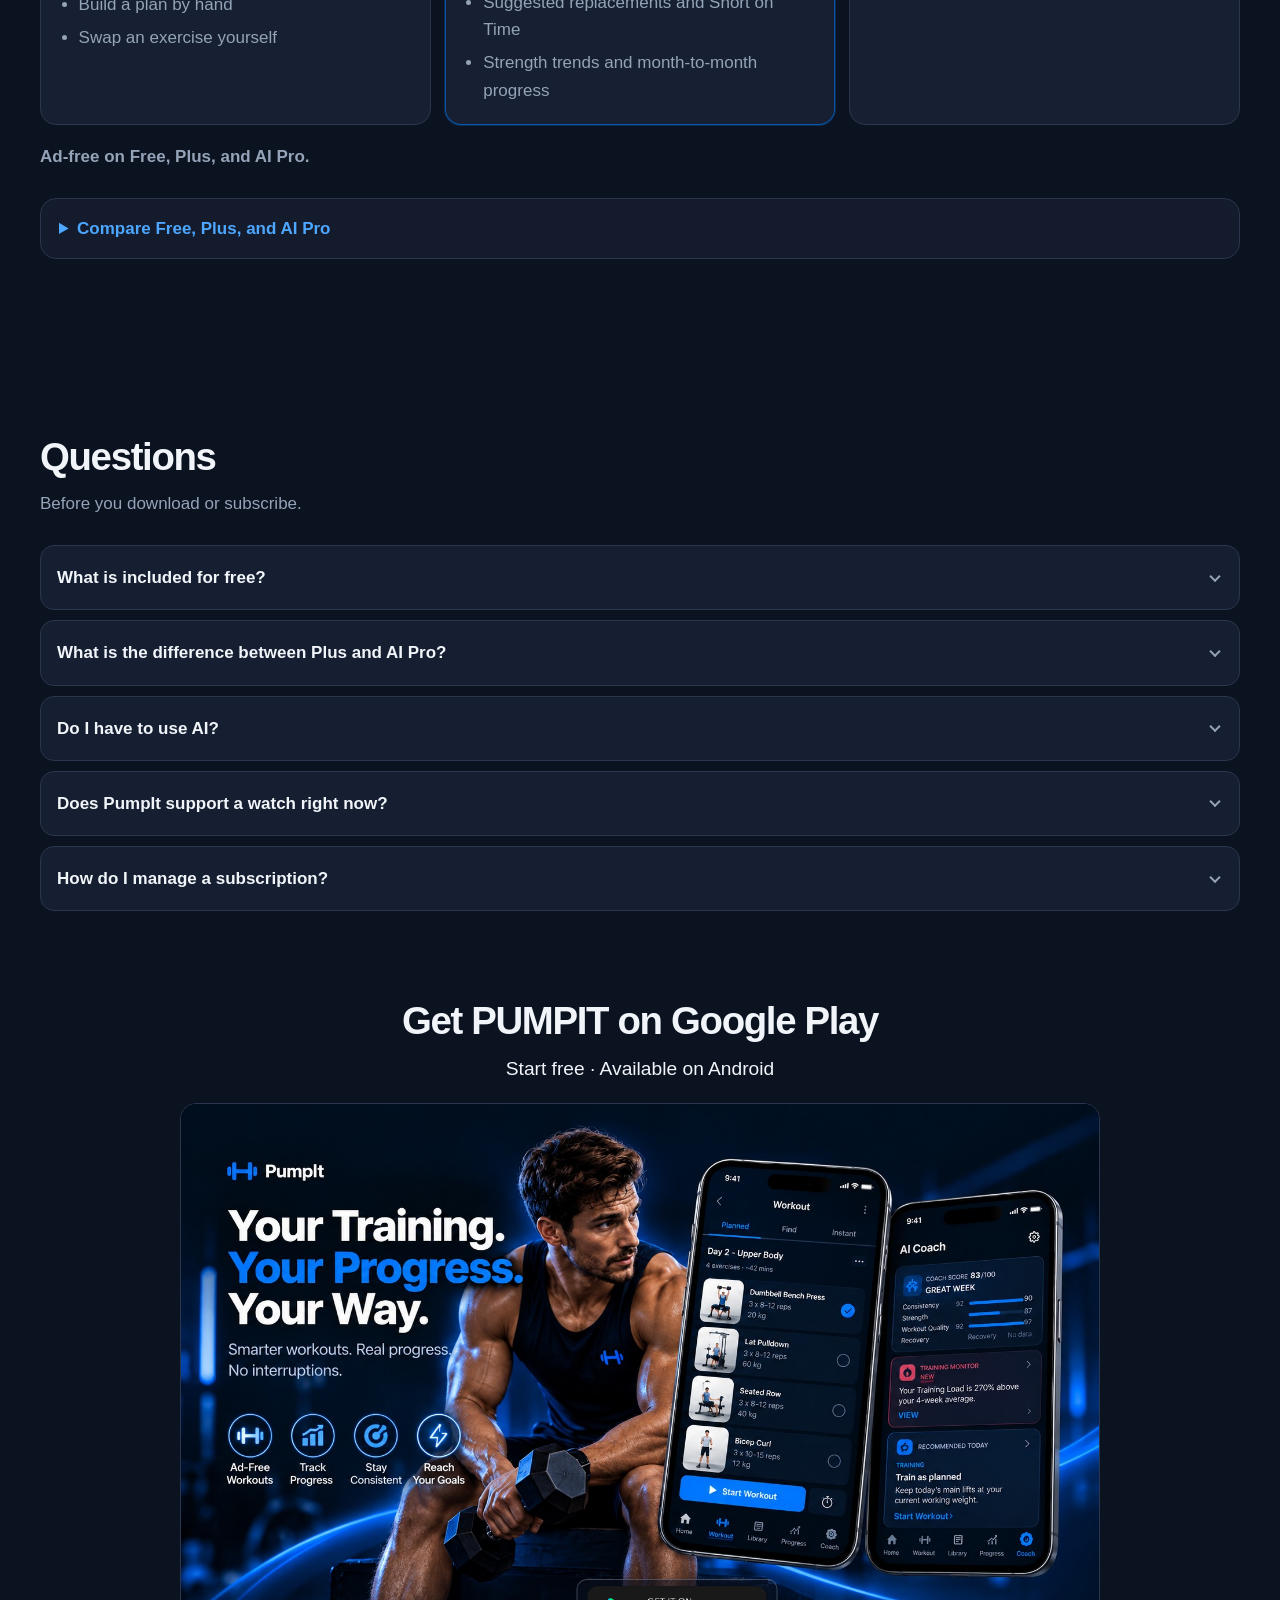
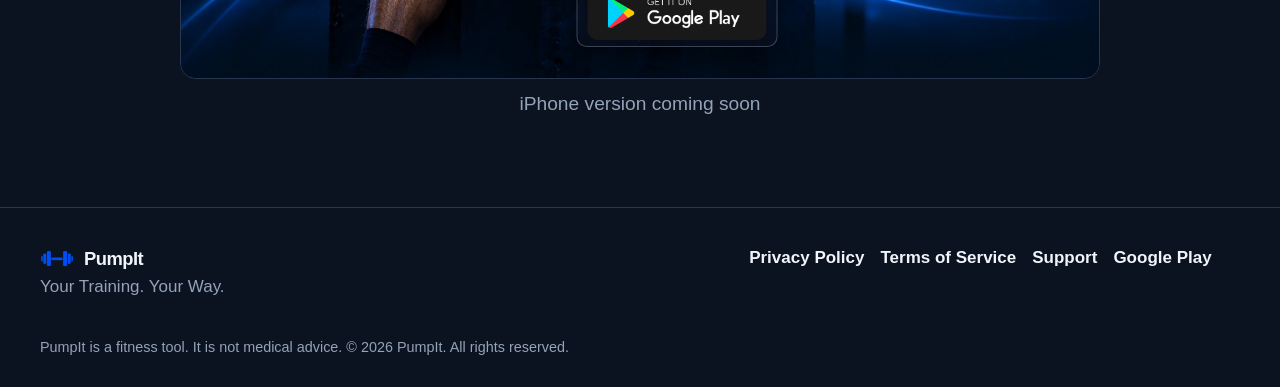
==== commit e11fd908: "v3" ====
--- a/index.html
+++ b/index.html
@@ -78,54 +78,56 @@
 
     <section class="why-row" aria-labelledby="why-pumpit">
       <div class="wrap">
-        <h2 id="why-pumpit">Why PUMPIT?</h2>
-        <ul class="why-row-list">
-          <li>
-            <span class="why-icon" aria-hidden="true">
-              <svg viewBox="0 0 32 32" width="28" height="28"><rect x="5" y="8" width="22" height="16" rx="3" fill="none" stroke="currentColor" stroke-width="2"/><path d="M8 24 L24 8" stroke="currentColor" stroke-width="2" stroke-linecap="round"/></svg>
-            </span>
-            <h3>Ad-Free Workouts</h3>
-            <p>Train without interruptions.</p>
-          </li>
-          <li>
-            <a href="#energy">
+        <h2 id="why-pumpit" class="visually-hidden">Why PUMPIT?</h2>
+        <div class="discover-stage">
+          <img class="discover-art" src="assets/shots/discover.png" width="1586" height="992" alt="" decoding="async" loading="lazy">
+          <ul class="why-row-list why-on-discover">
+            <li>
               <span class="why-icon" aria-hidden="true">
-                <svg viewBox="0 0 32 32" width="28" height="28"><path d="M17 4 L8 18 h7 l-1 10 11-16 h-7 z" fill="none" stroke="currentColor" stroke-width="2" stroke-linejoin="round"/></svg>
+                <svg viewBox="0 0 32 32" width="28" height="28"><rect x="5" y="8" width="22" height="16" rx="3" fill="none" stroke="currentColor" stroke-width="2"/><path d="M8 24 L24 8" stroke="currentColor" stroke-width="2" stroke-linecap="round"/></svg>
               </span>
-              <h3>PUMPIT ENERGY</h3>
-              <p>Understand your daily energy score.</p>
-            </a>
-          </li>
-          <li>
-            <a href="#shorten">
-              <span class="why-icon" aria-hidden="true">
-                <svg viewBox="0 0 32 32" width="28" height="28"><circle cx="16" cy="16" r="10" fill="none" stroke="currentColor" stroke-width="2"/><path d="M16 10 v6 l4 3" fill="none" stroke="currentColor" stroke-width="2" stroke-linecap="round"/></svg>
-              </span>
-              <h3>Short on Time?</h3>
-              <p>Fit your session into your day.</p>
-            </a>
-          </li>
-          <li class="why-ai">
-            <a href="#ai-coach">
-              <span class="why-icon" aria-hidden="true">
-                <svg viewBox="0 0 32 32" width="28" height="28"><path d="M16 5 l1.6 5.2 L23 12 l-5.4 1.8 L16 19 l-1.6-5.2 L9 12 l5.4-1.8 Z" fill="currentColor"/><path d="M24 17 l.8 2.4 L27 20 l-2.2.8 L24 23 l-.8-2.2 L21 20 l2.2-.6 Z" fill="currentColor"/></svg>
-              </span>
-              <span class="why-ai-label">AI PRO</span>
-              <h3>AI Coach</h3>
-              <p>Turn your training data into smarter next steps.</p>
-              <span class="view-feature">Explore AI Coach →</span>
-            </a>
-          </li>
-        </ul>
+              <h3>Ad-Free Workouts</h3>
+              <p>Train without interruptions.</p>
+            </li>
+            <li>
+              <a href="#energy">
+                <span class="why-icon" aria-hidden="true">
+                  <svg viewBox="0 0 32 32" width="28" height="28"><path d="M17 4 L8 18 h7 l-1 10 11-16 h-7 z" fill="none" stroke="currentColor" stroke-width="2" stroke-linejoin="round"/></svg>
+                </span>
+                <h3>PUMPIT ENERGY</h3>
+                <p>Understand your daily energy score.</p>
+              </a>
+            </li>
+            <li>
+              <a href="#shorten">
+                <span class="why-icon" aria-hidden="true">
+                  <svg viewBox="0 0 32 32" width="28" height="28"><circle cx="16" cy="16" r="10" fill="none" stroke="currentColor" stroke-width="2"/><path d="M16 10 v6 l4 3" fill="none" stroke="currentColor" stroke-width="2" stroke-linecap="round"/></svg>
+                </span>
+                <h3>Short on Time?</h3>
+                <p>Fit your session into your day.</p>
+              </a>
+            </li>
+            <li class="why-ai">
+              <a href="#ai-coach">
+                <span class="why-ai-head">
+                  <span class="why-icon" aria-hidden="true">
+                    <svg viewBox="0 0 32 32" width="28" height="28"><path d="M16 5 l1.6 5.2 L23 12 l-5.4 1.8 L16 19 l-1.6-5.2 L9 12 l5.4-1.8 Z" fill="currentColor"/><path d="M24 17 l.8 2.4 L27 20 l-2.2.8 L24 23 l-.8-2.2 L21 20 l2.2-.6 Z" fill="currentColor"/></svg>
+                  </span>
+                  <span class="why-ai-label">AI PRO</span>
+                </span>
+                <h3>AI Coach</h3>
+                <p>Turn your training data into smarter next steps.</p>
+              </a>
+            </li>
+          </ul>
+          <a class="discover-all-screens" href="features/index.html" aria-label="All screens"></a>
+        </div>
       </div>
     </section>
 
     <section class="block" id="discover">
       <div class="wrap">
-        <div class="section-head">
-          <h2>Discover what makes PumpIt different</h2>
-          <p>The tools that change a session. Each card opens that feature below. <a href="features/index.html">All screens</a>.</p>
-        </div>
+        <h2 class="visually-hidden">Discover what makes PumpIt different</h2>
         <div class="discover-grid">
           <a class="card discover-card" href="#energy"><h3>PUMPIT Energy</h3><p>Today's score from sleep, recovery, and training. You still choose the workout.</p><span class="view-feature">View feature →</span></a>
           <a class="card discover-card" href="#replace"><h3>Replace Exercise</h3><p>Swap a lift during the workout. Free chooses, Plus suggests, AI Pro ranks.</p><span class="view-feature">View feature →</span></a>
@@ -201,7 +203,7 @@
 
         <article class="band band-note" id="load">
           <div class="band-copy">
-            <p class="eyebrow">Plus</p>
+            <p class="eyebrow">Plus · AI Pro</p>
             <h2>See if the week is light, in range, or heavy.</h2>
             <p>Training Load adds up the PumpIt sessions you logged, from duration and intensity, with volume and heart rate when those were logged too.</p>
             <p>The detail marks the week Low, Optimal, or High against a range, and the chart runs from 7 days to a year. At first the range follows your experience and training days. After enough weeks it is labeled your optimal range. It is a training view, not a medical measure.</p>
@@ -309,7 +311,7 @@
 
         <article class="band" id="progress">
           <div class="band-copy">
-            <p class="eyebrow">Plus goes further</p>
+            <p class="eyebrow">Plus · AI Pro</p>
             <h2>See this month against the last.</h2>
             <p>Every plan keeps records and recent history. Plus adds strength trends and this month against last month. AI Pro adds a short read on records, volume, time, and consistency.</p>
             <p>On this example, consistency increased from 67% to 82% (+15 percentage points). The ↑22% under that sentence is the same change measured against last month's 67%. The other rows are relative changes: workouts 9 versus 8 (+13%), training time +56%, volume +86%, training load 385 versus 246 (+57%), and average workout 56 versus 41 minutes (+37%). These figures are one month, not a promised result.</p>
@@ -695,11 +697,12 @@
       <div class="wrap">
         <h2>Get PUMPIT on Google Play</h2>
         <p>Start free · Available on Android</p>
-        <p class="hero-download">
-          <a class="store-link" href="https://play.google.com/store/apps/details?id=com.pumpit.fitness" aria-label="Get PUMPIT on Google Play">
+        <figure class="get-app-shot">
+          <img src="assets/shots/get_the_app.jpg" width="1586" height="992" alt="Your Training. Your Progress. Your Way. Get the App on Google Play." decoding="async" loading="lazy">
+          <a class="get-app-play store-link" href="https://play.google.com/store/apps/details?id=com.pumpit.fitness" aria-label="Get PUMPIT on Google Play">
             <img src="assets/google-play-badge.png" width="646" height="250" alt="" decoding="async">
           </a>
-        </p>
+        </figure>
         <p class="hero-soon">iPhone version coming soon</p>
         
       </div>
--- a/css/styles.css
+++ b/css/styles.css
@@ -381,19 +381,16 @@
 .store-link {
   display: inline-flex;
   line-height: 0;
-  padding: 6px 10px;
-  border: 1px solid rgba(255, 255, 255, 0.14);
-  border-radius: 10px;
-  background: rgba(8, 14, 26, 0.35);
-  transition: border-color 0.2s ease, box-shadow 0.2s ease;
+  padding: 5px 8px;
+  border: 1px solid rgba(160, 170, 185, 0.35);
+  border-radius: 8px;
+  background: rgba(140, 150, 165, 0.14);
+  transition: border-color 0.2s ease;
 }
 
 .store-link:hover,
 .store-link:focus-visible {
   border-color: var(--azure);
-  box-shadow:
-    0 0 0 1px rgba(0, 127, 255, 0.45),
-    0 0 18px rgba(0, 127, 255, 0.35);
   outline: none;
 }
 
@@ -1564,11 +1561,11 @@
 }
 
 .why-row {
-  padding: 22px 0 8px;
+  padding: 18px 0 0;
 }
 
 .why-row h2 {
-  margin: 0 0 14px;
+  margin: 0 0 10px;
   font-size: 1.15rem;
   letter-spacing: 0.01em;
   text-align: center;
@@ -1580,7 +1577,7 @@
   padding: 0;
   display: grid;
   grid-template-columns: 1fr;
-  gap: 12px;
+  gap: 10px;
 }
 
 .why-row-list li,
@@ -1595,9 +1592,9 @@
 }
 
 .why-row-list li {
-  padding: 16px 12px;
+  padding: 12px 10px;
   border: 1px solid var(--border);
-  border-radius: 16px;
+  border-radius: 14px;
   background: #121a2b;
   transition: border-color 0.2s ease, box-shadow 0.2s ease;
 }
@@ -1618,23 +1615,23 @@
 .why-icon {
   display: grid;
   place-items: center;
-  width: 40px;
-  height: 40px;
-  border-radius: 12px;
+  width: 34px;
+  height: 34px;
+  border-radius: 10px;
   color: var(--azure);
   background: rgba(0, 127, 255, 0.12);
 }
 
 .why-row-list h3 {
-  margin: 10px 0 4px;
-  font-size: 1rem;
+  margin: 8px 0 2px;
+  font-size: 0.95rem;
 }
 
 .why-row-list p {
   margin: 0;
   color: var(--muted);
-  font-size: 0.92rem;
-  line-height: 1.4;
+  font-size: 0.86rem;
+  line-height: 1.35;
 }
 
 .why-row-list li.why-ai {
@@ -1650,18 +1647,20 @@
     0 0 22px rgba(0, 127, 255, 0.32);
 }
 
+.why-ai-head {
+  display: flex;
+  align-items: center;
+  justify-content: center;
+  gap: 8px;
+}
+
 .why-ai-label {
   display: inline-block;
-  margin: 10px 0 0;
+  margin: 0;
   color: var(--azure-light);
-  font-size: 0.72rem;
+  font-size: 0.68rem;
   font-weight: 800;
   letter-spacing: 0.08em;
-}
-
-.why-ai .view-feature {
-  margin-top: auto;
-  padding-top: 10px;
 }
 
 .plan-card p.ad-free-kicker {
@@ -1756,6 +1755,7 @@
   right: 22px;
   bottom: 18px;
   z-index: 2;
+  padding: 4px 6px;
 }
 
 .hero-play img {
@@ -1808,6 +1808,41 @@
 .band-points li {
   font-weight: 700;
   font-size: 0.95rem;
+}
+
+.discover-stage {
+  position: relative;
+  display: grid;
+  grid-template-columns: 1fr;
+  margin-top: 6px;
+}
+
+.discover-art {
+  grid-row: 1;
+  grid-column: 1;
+  z-index: 0;
+  display: block;
+  width: 100%;
+  height: auto;
+}
+
+.discover-stage .why-on-discover {
+  grid-row: 1;
+  grid-column: 1;
+  z-index: 2;
+  align-self: start;
+  width: 100%;
+  margin: 0;
+  padding: clamp(10px, 1.4vw, 18px) clamp(12px, 2.2vw, 26px) 0;
+  box-sizing: border-box;
+  pointer-events: auto;
+}
+
+@media (max-width: 719px) {
+  .discover-stage .why-on-discover {
+    grid-template-columns: repeat(2, 1fr);
+    gap: 8px;
+  }
 }
 
 .discover-grid {
@@ -1832,6 +1867,29 @@
   color: var(--muted);
   font-size: 0.98rem;
   line-height: 1.45;
+}
+
+.discover-all-screens {
+  position: absolute;
+  left: 50%;
+  top: 91%;
+  z-index: 3;
+  transform: translateX(-50%);
+  width: clamp(100px, 14vw, 148px);
+  height: clamp(26px, 3.6vw, 34px);
+  border-radius: 4px;
+  background: transparent;
+  text-decoration: none;
+  cursor: pointer;
+}
+
+.discover-all-screens:hover {
+  background: rgba(0, 127, 255, 0.14);
+}
+
+.discover-all-screens:focus-visible {
+  outline: 2px solid var(--azure-light);
+  outline-offset: 2px;
 }
 
 .shot-wide {
@@ -1862,6 +1920,10 @@
 #features-detail,
 #system {
   padding: 64px 0;
+}
+
+#discover {
+  padding-top: 36px;
 }
 
 #discover,
@@ -1932,6 +1994,50 @@
   font-size: 0.82rem;
 }
 
+.get-app-shot {
+  position: relative;
+  margin: 18px auto 10px;
+  max-width: 920px;
+  border-radius: 16px;
+  overflow: hidden;
+  border: 1px solid var(--border);
+}
+
+.get-app-shot > img {
+  display: block;
+  width: 100%;
+  height: auto;
+}
+
+.get-app-play {
+  position: absolute;
+  left: 54%;
+  bottom: 5.5%;
+  z-index: 2;
+  transform: translateX(-50%);
+  padding: 6px 10px;
+  border-radius: 10px;
+  background: rgba(11, 18, 32, 0.55);
+  box-shadow: 0 8px 24px rgba(0, 0, 0, 0.35);
+}
+
+.get-app-play img {
+  height: clamp(38px, 5.2vw, 54px);
+  width: auto;
+}
+
+@media (max-width: 640px) {
+  .get-app-play {
+    left: 50%;
+    bottom: 4.5%;
+    padding: 5px 8px;
+  }
+
+  .get-app-play img {
+    height: 34px;
+  }
+}
+
 .hero-download img {
   height: 52px;
   width: auto;
